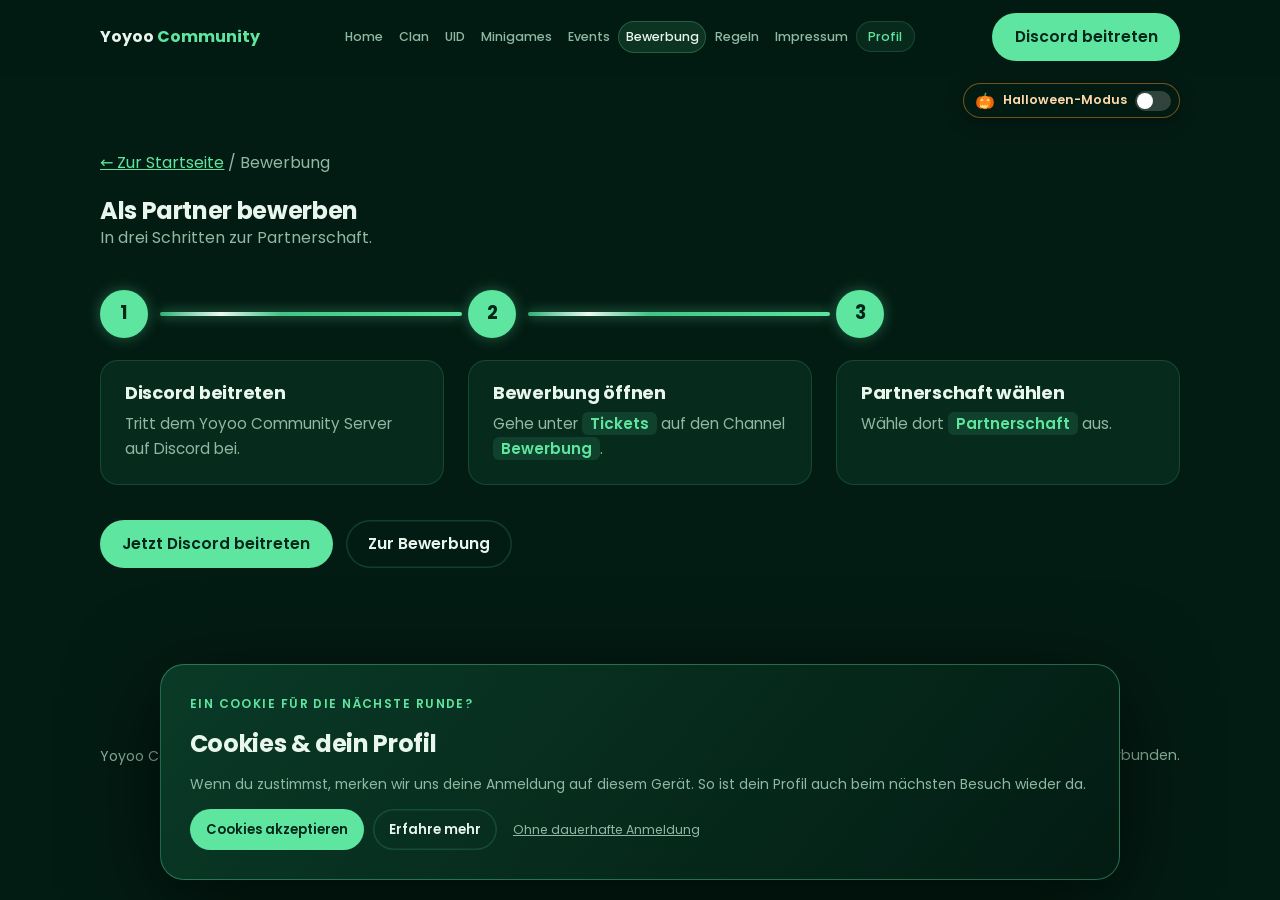
==== bewerbung.html @ ca68e42a "Add files via upload" ====
<!DOCTYPE html>
<html lang="de">
<head>
<meta charset="utf-8">
<meta name="viewport" content="width=device-width, initial-scale=1, viewport-fit=cover">
<title>Bewerbung – Yoyoo Community</title>
<meta name="description" content="Die deutsche Call of Duty: Mobile Community auf Discord. Spielersuche, Spieleabende, Events, Yoyoo Bot, VIP und Premium.">
<link rel="icon" type="image/png" sizes="32x32" href="[data-uri]">
<link rel="icon" type="image/png" sizes="64x64" href="[data-uri]">
<link rel="icon" type="image/png" sizes="192x192" href="[data-uri]">
<link rel="shortcut icon" type="image/x-icon" href="[data-uri]">
<link rel="apple-touch-icon" sizes="180x180" href="[data-uri]">
<meta name="theme-color" content="#031c13">
<script>
  document.documentElement.className = "js";
  /* Failsafe: Läuft das Skript nicht sauber durch, bleiben alle Inhalte sichtbar. */
  setTimeout(function () { if (!window.__ready) document.documentElement.classList.remove("js"); }, 2500);
</script>
<link rel="preconnect" href="https://fonts.googleapis.com">
<link rel="preconnect" href="https://fonts.gstatic.com" crossorigin>
<link href="https://fonts.googleapis.com/css2?family=Poppins:wght@400;500;600;700&display=swap" rel="stylesheet">
<link rel="stylesheet" href="website.css?v=20261025-cookie-mobile-1">
<style id="compact-header-critical">@media(max-width:1119px){header.nav .brand,header.nav .discord-link,header.nav .site-legal{display:none!important}header.nav .wrap{padding-block:.45rem!important;gap:0!important}header.nav .wrap>nav{flex:1 1 100%;order:0;min-width:0}header.nav ul{display:flex!important;margin:0;padding:.1rem 0;gap:.2rem;overflow-x:auto}header.nav ul a,header.nav ul .account-nav{white-space:nowrap;font-size:.8rem;padding:.4rem .6rem}}.season-control{position:relative!important;display:flex;justify-content:flex-end;align-items:center;padding:.6rem 0;margin-block:0;min-height:52px;z-index:16}.season-control #hwToggle{position:static!important;inset:auto!important;margin:0!important;transform:none!important;translate:none!important;opacity:1!important;pointer-events:auto!important;max-width:100%}</style><link rel="stylesheet" href="uid.css"></head><body><div class="progress" id="progress" aria-hidden="true"></div><header class="nav"><div class="wrap"><a class="brand" href="index.html">Yoyoo <b>Community</b></a><nav aria-label="Hauptnavigation"><ul><li><a href="index.html">Home</a></li><li><a href="clan.html">Clan</a></li><li><a href="uid.html">UID</a></li><li><a href="minigames.html">Minigames</a></li><li><a href="events.html">Events</a></li><li><a href="bewerbung.html" class="on" aria-current="page">Bewerbung</a></li><li><a href="regeln.html">Regeln</a></li><li><a href="impressum.html">Impressum</a></li><li><button type="button" class="account-nav" id="account-open" aria-haspopup="dialog" aria-controls="account-dialog">Profil</button></li></ul></nav><a class="btn discord-link" href="https://discord.gg/yoyoo-codm" target="_blank" rel="noopener">Discord beitreten</a></div></header><div class="season-control wrap" aria-label="Halloween-Special"><button type="button" class="hw-toggle" id="hwToggle" role="switch" aria-checked="false" hidden><svg viewBox="0 0 120 110" aria-hidden="true"><path d="M56 22c0-9 3-15 9-19l5 6c-4 3-5 7-5 13z" fill="#6aa83a"/><ellipse cx="34" cy="64" rx="28" ry="38" fill="#e8650a"/><ellipse cx="86" cy="64" rx="28" ry="38" fill="#e8650a"/><ellipse cx="60" cy="64" rx="34" ry="42" fill="#ff8a1f"/><path d="M30 55l11-17 11 17zM68 55l11-17 11 17z" fill="#ffe27a"/><path d="M28 74l10 11 8-8 7 10 7-10 8 8 10-11-3 17q-22 12-44 0z" fill="#ffe27a"/></svg><span>Halloween-Modus</span><span class="hw-sw" aria-hidden="true"><i></i></span></button></div><main id="top"><div class="subpage-intro wrap"><p><a href="index.html">← Zur Startseite</a> / Bewerbung</p></div><section id="bewerbung"><div class="wrap"><div class="how-head">
        <h1 class="rv" data-rv="blur">Als Partner bewerben</h1>
        <p class="rv" style="--d:100ms">In drei Schritten zur Partnerschaft.</p>
      </div>
      <div class="partner-steps" id="steps">
        <div class="st">
          <span class="node">1</span>
          <span class="line" aria-hidden="true"><i></i></span>
          <div class="box spot"><h4>Discord beitreten</h4><p>Tritt dem Yoyoo Community Server auf Discord bei.</p></div>
        </div>
        <div class="st">
          <span class="node">2</span>
          <span class="line" aria-hidden="true"><i></i></span>
          <div class="box spot"><h4>Bewerbung öffnen</h4><p>Gehe unter <em class="ch">Tickets</em> auf den Channel <a class="ch" href="https://discord.com/channels/1466880593013772339/1500163504689119354" target="_blank" rel="noopener">Bewerbung</a>.</p></div>
        </div>
        <div class="st">
          <span class="node">3</span>
          <span class="line" aria-hidden="true"><i></i></span>
          <div class="box spot"><h4>Partnerschaft wählen</h4><p>Wähle dort <em class="ch">Partnerschaft</em> aus.</p></div>
        </div>
      </div>
      <div class="how-cta rv" data-rv="scale"><a class="btn discord-link" href="https://discord.gg/yoyoo-codm" target="_blank" rel="noopener">Jetzt Discord beitreten</a> <a class="btn ghost" href="https://discord.com/channels/1466880593013772339/1500163504689119354" target="_blank" rel="noopener">Zur Bewerbung</a></div>
    </div>
  </section></main><footer><div class="wrap"><span>Yoyoo Community · <a href="index.html">Home</a> · <a href="impressum.html">Impressum</a> · <button class="cookie-settings" type="button">Cookie-Einstellungen</button></span><span>Nicht mit Activision oder Call of Duty: Mobile verbunden.</span></div></footer><script src="website.js" defer></script><script src="halloween.js" defer></script><dialog class="account-dialog" id="account-dialog" aria-labelledby="account-title">
<button class="account-close" type="button" id="account-close" aria-label="Schließen">×</button>
<h2 id="account-title">Dein Community-Profil</h2>
<div id="account-entry"><h3 class="profile-entry-title">Account erstellen / anmelden</h3><p>Neu dabei? Mit deiner bestätigten E-Mail-Adresse wird dein Konto aktiviert. Du hast schon eines? Melde dich genauso per Code an – ganz ohne Passwort.</p>
<button class="btn" type="button" id="account-discord-login">Mit Discord registrieren / anmelden</button><p>Oder nutze deine E-Mail-Adresse:</p><form id="account-email-form"><label for="account-email">E-Mail-Adresse</label><input id="account-email" type="email" autocomplete="email" maxlength="254" required placeholder="du@beispiel.de"><button class="btn" type="submit">Anmelden per E-Mail-Code</button><p class="account-mail-hint">Keine E-Mail erhalten? Schau bitte auch in deinem Spam-Ordner nach.</p></form></div>
<form id="account-code-form" hidden><p>Prüfe dein Postfach und den Spam-Ordner. Gib den Code aus der E-Mail ein.</p><label for="account-code">Bestätigungscode</label><input id="account-code" type="text" inputmode="numeric" autocomplete="one-time-code" pattern="[0-9]{6,10}" minlength="6" maxlength="10" required><button class="btn" type="submit">Code bestätigen</button><button class="btn ghost" type="button" id="account-resend">Code erneut senden</button><button class="btn ghost" type="button" id="account-change">E-Mail ändern</button></form>
<div id="account-profile" hidden><h3 id="account-greeting">Willkommen in deinem Profil!</h3><form id="account-username-form"><label for="account-username">Benutzername</label><input id="account-username" autocomplete="nickname" minlength="3" maxlength="24" required aria-describedby="username-hint"><p id="username-hint">3–24 Zeichen. Dein Anzeigename muss nicht einzigartig sein.</p><button class="btn" type="submit">Benutzernamen speichern</button></form><p>Du bist angemeldet als <strong id="account-email-display"></strong>.</p><p id="account-discord-status"></p><button class="btn" type="button" id="account-discord-link">Discord verbinden</button><p><a href="uid.html">Meine CODM-UID verwalten</a></p><button class="btn ghost" type="button" id="account-logout">Abmelden</button><p id="account-delete-note">Das Löschen entfernt dein Konto und deinen UID-Eintrag dauerhaft.</p><button class="btn ghost account-delete-btn" type="button" id="account-delete" aria-describedby="account-delete-note">Konto dauerhaft löschen</button></div>
<p id="account-status" role="status" aria-live="polite"></p>
</dialog><script src="cookies.js"></script><script src="account-config.js"></script><script src="supabase.min.js"></script><script src="account.js?v=discord-role-20261025"></script><aside class="cookie-banner" id="cookie-banner" aria-labelledby="cookie-heading" hidden><img src="cookie-soldat.png" alt="Ein Soldat hält einen Teller mit Cookies" class="cookie-character" width="1024" height="1536"><div class="cookie-copy"><span class="community-eyebrow">Ein Cookie für die nächste Runde?</span><h2 id="cookie-heading">Cookies &amp; dein Profil</h2><p>Wenn du zustimmst, merken wir uns deine Anmeldung auf diesem Gerät. So ist dein Profil auch beim nächsten Besuch wieder da.</p><div class="cookie-buttons"><button type="button" class="btn" id="cookie-accept">Cookies akzeptieren</button><button type="button" class="btn ghost" id="cookie-more" aria-controls="cookie-details" aria-expanded="false">Erfahre mehr</button><button type="button" class="cookie-session-only" id="cookie-decline">Ohne dauerhafte Anmeldung</button></div><div id="cookie-details" hidden><h3>Welche Daten speichern wir?</h3><p>Ein Cookie merkt sich deine Auswahl für 180 Tage. Nach deiner Zustimmung speichern wir die Anmeldeschlüssel und deren Ablaufzeit im lokalen Browserspeicher (Local Storage), damit deine Sitzung erneuert werden kann. Deine E-Mail-Adresse und dein Benutzername werden als Teil des Profils zwischengespeichert. Es wird kein Passwort gespeichert.</p><p>Dein Benutzername wird außerdem in deinem Supabase-Konto gespeichert. Ohne Zustimmung bleibt die Anmeldung nur in diesem Tab bis zum Schließen des Tabs erhalten. Für die Discord-Anmeldung werden kurzlebige PKCE-Zwischendaten im Tab-Speicher und lokalen Browserspeicher sowie als SameSite-Cookie auf yoyoo-community.com abgelegt. Die Cookie-Kopie läuft nach fünf Minuten ab und wird nach dem Rücksprung entfernt. Nach Verknüpfung wird auch deine Discord-Identität im Profil angezeigt. Bei Veröffentlichung deiner UID werden Discord-Benutzername und UID öffentlich in der UID-Liste gespeichert. Die Website verwendet hierfür keine Werbe- oder Tracking-Cookies. Der Halloween-Modus und gefangene Geister werden für diesen Browser-Tab im Sitzungsspeicher gemerkt. Für die dreistündige Spielpause wird außerdem der Abschlusszeitpunkt lokal gespeichert.</p><p>Über „Cookie-Einstellungen“ im Footer kannst du deine Auswahl jederzeit ändern. Beim Abmelden löschen wir die gespeicherte Anmeldung auf diesem Gerät. Bei einem Widerruf wird die dauerhafte Speicherung gelöscht; die aktuelle Sitzung bleibt bis zum Neuladen bestehen. Nach dem Schließen des Tabs oder auf anderen Geräten ist eine neue Anmeldung nötig.</p><a href="impressum.html">Kontakt &amp; Impressum</a></div></div></aside><script src="profile-uid.js?v=profile-options-1"></script><script src="minigames.js?v=20261026-boardfx-3" defer></script></body></html>
---- website.css ----
:root {
    color-scheme: dark;
    --bg: #031c13;
    --bg-2: #062a1c;
    --bg-3: #0a3a27;
    --line: rgba(94,230,160,.16);
    --mint: #5ee6a0;
    --mint-d: #2fae78;
    --text: #e8f6ee;
    --muted: #8fb9a3;
    --gold: #e6bd45;
    --warn: #f0b429;
    --orange: #ff9650;
    --danger: #ff6b6b;
    --font: "Poppins", "Segoe UI", system-ui, -apple-system, Arial, sans-serif;
    --ease: cubic-bezier(.22,.8,.24,1);
    --ease-b: cubic-bezier(.3,1.5,.5,1);
    box-sizing: border-box;
    padding-top: env(safe-area-inset-top, 0px);
    padding-bottom: env(safe-area-inset-bottom, 0px);
  }
  html { scroll-padding-top: calc(env(safe-area-inset-top, 0px) + 4.5rem); scroll-behavior: smooth; }
  *, *::before, *::after { box-sizing: border-box; }
  body { margin: 0; background: var(--bg); color: var(--text); font-family: var(--font); font-size: 1rem; line-height: 1.65; overflow-x: hidden; }
  main { overflow-x: clip; }
  a { color: inherit; }
  :focus-visible { outline: 3px solid var(--mint); outline-offset: 3px; }
  .wrap { width: min(1080px, 100% - 2.5rem); margin-inline: auto; }
  h1, h2, h3, h4 { font-weight: 700; line-height: 1.1; margin: 0; letter-spacing: -.015em; }
  .sr { position: absolute; width: 1px; height: 1px; overflow: hidden; clip: rect(0 0 0 0); white-space: nowrap; }

  /* ===== Scroll-Fortschritt ===== */
  .progress { position: fixed; top: 0; left: 0; right: 0; height: 3px; z-index: 30; background: linear-gradient(90deg, var(--mint-d), var(--mint)); transform-origin: 0 50%; transform: scaleX(0); box-shadow: 0 0 12px var(--mint); pointer-events: none; }

  /* ===== Navigation ===== */
  header.nav { position: sticky; top: env(safe-area-inset-top, 0px); z-index: 20; background: rgba(3,28,19,.78); backdrop-filter: blur(10px); -webkit-backdrop-filter: blur(10px); animation: dropIn .8s var(--ease) both; }
  .nav .wrap { display: flex; align-items: center; justify-content: space-between; gap: 1rem; padding-block: .8rem; }
  .brand { font-weight: 700; font-size: 1.1rem; text-decoration: none; }
  .brand b { color: var(--mint); font-weight: 700; }
  .nav ul { display: flex; gap: .4rem; list-style: none; margin: 0; padding: 0; }
  .nav ul a { display: block; text-decoration: none; color: var(--muted); font-size: .92rem; font-weight: 500; padding: .35rem .8rem; border-radius: 99px; transition: color .25s, background .25s, box-shadow .25s; }
  .nav ul a.on { color: var(--text); background: rgba(94,230,160,.12); box-shadow: inset 0 0 0 1px rgba(94,230,160,.25); }
  .nav ul { gap: .1rem; }
  .nav ul a { font-size: .82rem; padding: .35rem .55rem; white-space: nowrap; }
  /* Mobile/Tablet: obere Leiste aus, Inhaltsverzeichnis unter dem Hero sichtbar */
  @media (max-width: 1100px) { .nav ul { display: none; } }
  /* Desktop: nur die obere Leiste, kein zweites Inhaltsverzeichnis */
  @media (min-width: 1101px) { .chapters { display: none; } }
  .nav .wrap > .btn { flex: none; white-space: nowrap; }
  .brand { min-width: 0; white-space: nowrap; overflow: hidden; text-overflow: ellipsis; }
  @media (max-width: 520px) { .nav .wrap { gap: .6rem; } .brand { font-size: .98rem; } .nav .btn { padding: .55rem 1rem; font-size: .86rem; } }
  @media (max-width: 400px) { .brand { font-size: .88rem; } .nav .btn { padding: .5rem .85rem; font-size: .8rem; } }

  /* ===== Buttons ===== */
  .btn { position: relative; display: inline-block; text-decoration: none; cursor: pointer; font-family: var(--font); font-weight: 600; font-size: .98rem; background: var(--mint); color: #03271a; padding: .7rem 1.4rem; border-radius: 99px; border: 0; overflow: hidden; transition: transform .25s var(--ease), box-shadow .3s, background .3s, color .3s; -webkit-tap-highlight-color: transparent; }
  .btn::after { content: ""; position: absolute; top: 0; bottom: 0; width: 40%; left: -60%; background: linear-gradient(100deg, transparent, rgba(255,255,255,.55), transparent); transform: skewX(-20deg); animation: shine 4.2s ease-in-out infinite; pointer-events: none; }
  .btn:active { transform: scale(.95); transition-duration: .1s; }
  .btn:focus-visible { outline: none; box-shadow: 0 0 0 3px var(--bg), 0 0 0 6px var(--mint), 0 0 24px rgba(94,230,160,.5); }
  .btn.big { font-size: 1.1rem; padding: 1rem 2.1rem; }
  .btn.ghost { background: transparent; color: var(--text); box-shadow: inset 0 0 0 1.5px var(--line); }
  .btn.ghost::after { display: none; }
  .ripple { position: absolute; width: 20px; height: 20px; margin: -10px 0 0 -10px; border-radius: 50%; background: rgba(255,255,255,.5); transform: scale(0); animation: ripple .6s ease-out forwards; pointer-events: none; }
  .btn.ghost .ripple { background: rgba(94,230,160,.35); }
  @media (hover: hover) and (pointer: fine) {
    .btn:hover { transform: translateY(-2px) scale(1.03); box-shadow: 0 8px 30px rgba(94,230,160,.45); }
    .btn:active { transform: scale(.95); }
    .btn.ghost:hover { box-shadow: inset 0 0 0 1.5px var(--mint), 0 8px 26px rgba(94,230,160,.2); }
  }

  /* ===== Reveal-System (beide Scrollrichtungen, nur mit JS aktiv) =====
     Reveals nutzen die Einzel-Eigenschaften translate/scale/rotate, damit sie nicht mit Hover-"transform" kollidieren. */
  .js .rv { opacity: 0; translate: 0 30px; transition: opacity .45s ease, translate .45s ease, scale .45s ease, rotate .45s ease, filter .45s ease, transform .3s var(--ease), border-color .3s, box-shadow .3s; }
  .js .rv[data-rv="blur"]  { translate: 0 18px; filter: blur(10px); }
  .js .rv[data-rv="left"]  { translate: -46px 0; }
  .js .rv[data-rv="right"] { translate: 46px 0; }
  .js .rv[data-rv="scale"] { translate: none; scale: .86; }
  .js .rv[data-rv="pop"]   { translate: 0 36px; scale: .55; }
  .js .rv[data-rv="rot"]   { translate: 0 28px; rotate: -3deg; scale: .96; }
  .js .rv.in { opacity: 1; translate: none; scale: none; rotate: none; filter: none;
    transition: opacity .9s var(--d, 0ms) var(--ease), translate .9s var(--d, 0ms) var(--ease), scale .9s var(--d, 0ms) var(--ease), rotate .9s var(--d, 0ms) var(--ease), filter .9s var(--d, 0ms) var(--ease), transform .3s var(--ease), border-color .3s, box-shadow .3s; }

  /* ===== Hero ===== */
  .hero { position: relative; overflow: hidden; background: radial-gradient(70% 90% at 82% 95%, #1f9164 0%, #076a42 30%, #035838 55%, #012d1e 80%, #021a11 100%); }
  .hero::after { content: ""; position: absolute; left: 0; right: 0; bottom: 0; height: 110px; background: linear-gradient(to bottom, rgba(3,28,19,0), rgba(3,28,19,.92)); pointer-events: none; z-index: 2; }
  .hero canvas { position: absolute; inset: 0; width: 100%; height: 100%; pointer-events: none; }
  .hero .grid-bg { position: absolute; inset: -60px 0 0; pointer-events: none; background-image: linear-gradient(rgba(94,230,160,.06) 1px, transparent 1px), linear-gradient(90deg, rgba(94,230,160,.06) 1px, transparent 1px); background-size: 56px 56px; -webkit-mask-image: radial-gradient(60% 70% at 70% 70%, #000, transparent 75%); mask-image: radial-gradient(60% 70% at 70% 70%, #000, transparent 75%); animation: gridMove 14s linear infinite; translate: 0 var(--py, 0px); }
  .hero .wrap { position: relative; display: grid; grid-template-columns: 1.05fr .95fr; gap: 1rem; align-items: end; min-height: min(740px, 92vh); }
  .copy { align-self: center; padding: 4rem 0; }
  .dash { display: block; width: 0; height: 3px; background: var(--mint); border-radius: 2px; margin-bottom: 1.2rem; box-shadow: 0 0 12px var(--mint); animation: grow .9s .2s var(--ease) forwards; }
  .hero h1 { font-size: clamp(2.5rem, 7.4vw, 5rem); line-height: 1.02; margin-bottom: 1.2rem; }
  .hero h1 .l { display: block; overflow: hidden; padding-bottom: .08em; }
  .hero h1 .l > span { display: inline-block; transform: translateY(110%); animation: rise .9s var(--ease) forwards; }
  .hero h1 .l:nth-child(1) > span { animation-delay: .3s; }
  .hero h1 .l:nth-child(2) > span { animation-delay: .5s; }
  .hero h1 .l > .shim { background: linear-gradient(100deg, #e6fff3 20%, #5ee6a0 45%, #e6fff3 70%); background-size: 220% 100%; -webkit-background-clip: text; background-clip: text; color: transparent; animation-name: rise, shimmer; animation-duration: .9s, 5s; animation-timing-function: var(--ease), linear; animation-iteration-count: 1, infinite; animation-fill-mode: forwards, none; }
  .badge { display: inline-block; font-weight: 700; font-size: .78rem; letter-spacing: .04em; background: #3fdc97; color: #03271a; padding: .2rem .7rem; border-radius: 6px; margin-bottom: 1.4rem; animation: pop .6s .9s var(--ease-b) both; }
  .lead { max-width: 31rem; color: #cfeadc; font-size: 1.1rem; margin: 0 0 2rem; animation: fadeUp .8s 1.05s both; }
  .actions { display: flex; flex-wrap: wrap; gap: .9rem; align-items: center; animation: fadeUp .8s 1.2s both; }
  .hero .btn.big { animation: pulse 2.8s 2.2s ease-out 3; }

  .stage { position: relative; align-self: end; display: flex; justify-content: center; }
  .ring { position: absolute; left: 50%; bottom: 10%; width: min(105%, 470px); aspect-ratio: 1; transform: translateX(-50%); animation: spin 38s linear infinite; opacity: .9; translate: calc(var(--hx, 0) * -8px) var(--py, 0px); transition: translate .6s ease-out; }
  .ring.r2 { width: min(80%, 360px); animation-duration: 26s; animation-direction: reverse; opacity: .7; translate: calc(var(--hx, 0) * -14px) var(--py, 0px); }
  .glow { position: absolute; left: 50%; bottom: 16%; width: 70%; aspect-ratio: 1; transform: translateX(-50%); border-radius: 50%; background: radial-gradient(closest-side, rgba(94,230,160,.55), transparent); filter: blur(10px); animation: breathe 5s ease-in-out infinite; translate: 0 var(--py, 0px); }
  .soldier-wrap { position: relative; margin-bottom: -90px; width: min(100%, 380px); animation: soldierIn 1.2s .5s var(--ease) both; translate: calc(var(--hx, 0) * 16px) calc(var(--hy, 0) * 9px + var(--py, 0px)); transition: translate .6s ease-out; }
  .soldier { display: block; width: 100%; height: auto; filter: drop-shadow(0 18px 30px rgba(0,0,0,.55)); animation: floaty 7s ease-in-out infinite; }
  .tag { position: absolute; font-size: .72rem; font-weight: 600; background: rgba(3,28,19,.7); border: 1px solid var(--line); padding: .25rem .7rem; border-radius: 99px; backdrop-filter: blur(6px); -webkit-backdrop-filter: blur(6px); white-space: nowrap; animation: floaty 5s ease-in-out infinite, fadeUp .8s both; z-index: 1; }
  .tag i { display: inline-block; width: 7px; height: 7px; border-radius: 50%; background: var(--mint); margin-right: .45rem; box-shadow: 0 0 8px var(--mint); animation: blink 2s infinite; }
  .tag.t1 { top: 18%; left: -2%; animation-delay: .3s, 1.6s; }
  .tag.t2 { top: 42%; right: -4%; animation-delay: 1.2s, 1.9s; }
  .tag.t3 { bottom: 20%; left: -6%; animation-delay: 2s, 2.2s; }
  @media (max-width: 860px) {
    .hero .wrap { grid-template-columns: 1fr; min-height: 0; }
    .copy { padding: 3rem 0 1rem; }
    .soldier-wrap { width: min(62%, 280px); }
    .tag.t1 { left: 4%; } .tag.t2 { right: 2%; } .tag.t3 { left: 0; }
  }

  /* ===== Ticker ===== */
  .ticker { background: var(--mint); color: #03271a; overflow: hidden; white-space: nowrap; }
  .ticker .track { display: inline-flex; animation: marquee 30s linear infinite; }
  .ticker span { font-weight: 700; font-size: .95rem; padding: .6rem 1.4rem; }
  .ticker span::after { content: "◆"; margin-left: 2.8rem; opacity: .5; font-size: .7rem; }
  @media (hover: hover) { .ticker:hover .track { animation-play-state: paused; } }

  /* ===== Sektionen ===== */
  section { padding: clamp(4rem, 9vw, 7rem) 0; position: relative; }
  h2 { font-size: clamp(1.9rem, 4.4vw, 2.9rem); margin-bottom: .8rem; }
  .intro { color: var(--muted); max-width: 36rem; margin: 0 0 2.75rem; }
  .alt { background: linear-gradient(180deg, var(--bg) 0, var(--bg-2) 6rem, var(--bg-2) calc(100% - 6rem), var(--bg) 100%); }

  /* ===== Karten mit mitlaufendem Licht ===== */
  .spot { position: relative; background: var(--bg-2); border: 1px solid var(--line); border-radius: 18px; overflow: hidden; transition: transform .35s var(--ease), border-color .3s, box-shadow .35s; }
  .spot::before { content: ""; position: absolute; inset: 0; background: radial-gradient(260px circle at var(--mx, 50%) var(--my, 0%), rgba(94,230,160,.17), transparent 70%); opacity: 0; transition: opacity .3s; pointer-events: none; }
  .alt .spot { background: var(--bg); }
  @media (hover: hover) and (pointer: fine) {
    .spot:hover { transform: translateY(-5px) scale(1.012); border-color: rgba(94,230,160,.5); box-shadow: 0 18px 40px -18px rgba(94,230,160,.35), 0 0 0 1px rgba(94,230,160,.08); }
    .spot:hover::before { opacity: 1; }
  }

  /* Features */
  .features { display: grid; grid-template-columns: repeat(3, 1fr); gap: 1.1rem; }
  .feature { padding: 1.8rem; }
  .feature .ic { width: 46px; height: 46px; border-radius: 14px; display: grid; place-items: center; background: rgba(94,230,160,.12); margin-bottom: 1.1rem; transition: rotate .45s var(--ease-b), scale .45s var(--ease-b), box-shadow .4s, background .3s; }
  @media (hover: hover) and (pointer: fine) { .feature:hover .ic { rotate: -8deg; scale: 1.14; background: rgba(94,230,160,.2); box-shadow: 0 0 24px rgba(94,230,160,.4); } }
  .feature .ic svg { width: 24px; height: 24px; stroke: var(--mint); fill: none; stroke-width: 1.8; stroke-linecap: round; stroke-linejoin: round; }
  .feature h3 { font-size: 1.2rem; margin-bottom: .45rem; }
  .feature p { margin: 0; color: var(--muted); font-size: .96rem; }
  @media (max-width: 860px) { .features { grid-template-columns: 1fr 1fr; } }
  @media (max-width: 560px) { .features { grid-template-columns: 1fr; } }

  /* Events */
  .events-lead { font-size: clamp(1.5rem, 3.4vw, 2.1rem); font-weight: 600; max-width: 26rem; line-height: 1.2; margin: 0 0 2rem; }
  .chips { display: flex; flex-wrap: wrap; gap: .75rem; }
  .chip { font-weight: 500; padding: .65rem 1.2rem; border-radius: 99px; background: var(--bg); border: 1px solid var(--line); }
  @media (hover: hover) and (pointer: fine) { .chip:hover { background: var(--mint); color: #03271a; transform: scale(1.08) rotate(-2deg); box-shadow: 0 8px 24px rgba(94,230,160,.3); } }

  /* VIP / Premium */
  .tiers { display: grid; grid-template-columns: 1fr 1fr; gap: 1.1rem; }
  .tier { padding: 2rem; }
  .tier::after { content: ""; position: absolute; top: -40%; bottom: -40%; left: -60%; width: 40%; background: linear-gradient(100deg, transparent, rgba(var(--tc), .16), transparent); transform: skewX(-18deg); animation: sheen 9s ease-in-out infinite; pointer-events: none; }
  .tier.premium::after { animation-delay: 3.5s; }
  .tier h3 { font-size: 1.7rem; margin-bottom: .2rem; }
  .tier .how { color: var(--muted); margin: 0 0 1.25rem; font-size: .95rem; }
  .tier.vip { --tc: 230,189,69; border-color: rgba(230,189,69,.4); box-shadow: 0 0 46px -22px rgba(230,189,69,.4); }
  .tier.premium { --tc: 94,230,160; box-shadow: 0 0 46px -22px rgba(94,230,160,.4); }
  .tier.vip h3 { color: var(--gold); }
  .tier.premium h3 { color: var(--mint); }
  .tier ul { margin: 0; padding: 0; list-style: none; }
  .tier li { padding: .3rem 0 .3rem 1.5rem; position: relative; }
  .tier li::before { content: ""; position: absolute; left: 0; top: .85rem; width: 8px; height: 8px; border-radius: 50%; background: currentColor; opacity: .8; }
  .tier.vip li::before { color: var(--gold); } .tier.premium li::before { color: var(--mint); }
  .tier h4 { margin: 1.2rem 0 .3rem; font-size: .95rem; color: var(--muted); font-weight: 600; }
  @media (hover: hover) and (pointer: fine) {
    .tier.vip:hover { border-color: rgba(230,189,69,.75); box-shadow: 0 22px 46px -18px rgba(230,189,69,.4); }
    .tier.vip::before { background: radial-gradient(260px circle at var(--mx, 50%) var(--my, 0%), rgba(230,189,69,.16), transparent 70%); }
  }
  @media (max-width: 760px) { .tiers { grid-template-columns: 1fr; } }

  /* Regeln */
  .js .rule.rv.in { transition: opacity .45s var(--d, 0ms) ease, translate .8s var(--d, 0ms) var(--ease-b), scale .8s var(--d, 0ms) var(--ease-b), transform .3s var(--ease), border-color .3s, box-shadow .3s; }
  .rules { display: grid; grid-template-columns: repeat(3, 1fr); gap: 1rem; }
  .rule { padding: 1.6rem 1.5rem 1.4rem; display: flex; flex-direction: column; }
  .rule::after { content: ""; position: absolute; left: 0; top: 0; height: 3px; width: 100%; background: linear-gradient(90deg, var(--mint), transparent); transform: scaleX(0); transform-origin: left; }
  .js .rule.in::after { animation: barIn 1s calc(var(--d, 0ms) + .5s) var(--ease) forwards; }
  html:not(.js) .rule::after { transform: none; }
  .rule .num { position: absolute; top: .55rem; right: 1rem; font-size: 3.4rem; font-weight: 700; color: rgba(94,230,160,.18); line-height: 1; transition: color .3s, scale .4s var(--ease-b); }
  .js .rule.in .num { animation: dropNum 1.1s calc(var(--d, 0ms) + .3s) var(--ease-b) both; }
  @media (hover: hover) and (pointer: fine) { .rule:hover .num { color: rgba(94,230,160,.4); scale: 1.18; } }
  .rule h3 { font-size: 1.06rem; margin-bottom: .5rem; padding-right: 2.6rem; position: relative; }
  .rule p { margin: 0 0 1.1rem; color: var(--muted); font-size: .92rem; flex: 1; position: relative; }
  .pen { align-self: flex-start; font-size: .76rem; font-weight: 600; padding: .25rem .75rem; border-radius: 99px; position: relative; }
  .pen.w1 { background: rgba(240,180,41,.14); color: var(--warn); }
  .pen.w2 { background: rgba(255,150,80,.15); color: var(--orange); }
  .pen.ban { background: rgba(255,107,107,.16); color: var(--danger); }
  .pen.var { background: rgba(143,185,163,.15); color: var(--muted); }
  @media (max-width: 900px) { .rules { grid-template-columns: 1fr 1fr; } }
  @media (max-width: 580px) { .rules { grid-template-columns: 1fr; } }

  .penalties { margin-top: 4rem; }
  .penalties h2 { font-size: clamp(1.6rem, 3.4vw, 2.2rem); }
  .chain { display: flex; flex-wrap: wrap; align-items: center; gap: .7rem; margin: 1.6rem 0 1.4rem; }
  .step { font-weight: 600; padding: .7rem 1.2rem; border-radius: 14px; background: var(--bg-2); border: 1px solid var(--line); }
  .arrow { color: var(--mint); font-weight: 700; }
  .js .chain .step, .js .chain .arrow { opacity: .22; }
  .js .chain.in .step, .js .chain.in .arrow { animation: lightUp .7s forwards; }
  .js .chain.in .step { animation-name: lightUp, stepGlow; animation-duration: .7s, 1.2s; animation-fill-mode: forwards, none; }
  .chain.in > :nth-child(1) { animation-delay: .15s; } .chain.in > :nth-child(2) { animation-delay: .45s; } .chain.in > :nth-child(3) { animation-delay: .75s; } .chain.in > :nth-child(4) { animation-delay: 1.05s; } .chain.in > :nth-child(5) { animation-delay: 1.35s; } .chain.in > :nth-child(6) { animation-delay: 1.65s; } .chain.in > :nth-child(7) { animation-delay: 1.95s; }
  .step.last { background: rgba(255,107,107,.14); border-color: rgba(255,107,107,.5); color: var(--danger); }
  .penalties p { color: var(--muted); max-width: 40rem; margin: 0 0 .7rem; }
  .accept { margin-top: 1.6rem; font-weight: 600; }

  /* Partner */
  .partners { display: grid; grid-template-columns: 1fr 1fr; gap: 1.1rem; }
  .partner { padding: 2rem; display: flex; flex-direction: column; }
  .partner .kicker { font-size: .78rem; font-weight: 600; color: var(--mint); margin-bottom: .6rem; }
  .partner h3 { font-size: 1.45rem; margin-bottom: .8rem; }
  .partner p { margin: 0 0 1rem; color: var(--muted); font-size: .95rem; }
  .partner ul { list-style: none; margin: 0 0 1.1rem; padding: 0; }
  .partner li { padding: .25rem 0 .25rem 1.4rem; position: relative; font-size: .95rem; }
  .partner li::before { content: "✓"; position: absolute; left: 0; color: var(--mint); font-weight: 700; }
  .partner .note { font-size: .86rem; background: rgba(94,230,160,.08); border-radius: 12px; padding: .7rem .9rem; color: var(--text); }
  .partner .slogan { font-weight: 600; color: var(--text); }
  .partner .links { margin-top: auto; padding-top: 1.2rem; display: flex; flex-wrap: wrap; gap: .6rem; }
  .partner .btn { font-size: .88rem; padding: .55rem 1.1rem; }
  @media (max-width: 860px) { .partners { grid-template-columns: 1fr; } }

  /* Schrittleiste "Wie werde ich Partner?" – scrollgesteuert (JS setzt .on und --f) */
  .how-head { margin: 5rem 0 2.4rem; }
  .how-head h3 { font-size: clamp(1.7rem, 3.6vw, 2.4rem); margin-bottom: .6rem; }
  .how-head p { margin: 0; color: var(--muted); max-width: 34rem; }
  .partner-steps { display: grid; grid-template-columns: repeat(3, 1fr); gap: 1.5rem; }
  .st { position: relative; padding-top: 4.4rem; display: flex; flex-direction: column; }
  .st .node { position: absolute; top: 0; left: 0; width: 48px; height: 48px; border-radius: 50%; display: grid; place-items: center; font-weight: 700; font-size: 1.15rem; background: var(--mint); color: #03271a; z-index: 1; box-shadow: 0 0 14px rgba(94,230,160,.35); }
  .js .st .node { opacity: 0; scale: .2; transition: opacity .25s, scale .25s; }
  .js .st.on .node { opacity: 1; scale: 1; transition: opacity .3s, scale .7s var(--ease-b); animation: nodeGlow 1.1s ease-out, ringPulse 2.6s 1.1s ease-out 2; }
  .line { position: absolute; top: 22px; left: 60px; right: -1.1rem; height: 4px; border-radius: 4px; background: var(--line); }
  .line i { display: block; position: relative; height: 100%; border-radius: 4px; overflow: hidden; background: linear-gradient(90deg, var(--mint-d), var(--mint)); transform-origin: left; transform: scaleX(var(--f, 0)); }
  .line i::after { content: ""; position: absolute; top: 0; bottom: 0; left: 0; width: 40%; background: linear-gradient(90deg, transparent, rgba(255,255,255,.9), transparent); opacity: 0; }
  .st.on .line { filter: drop-shadow(0 0 6px rgba(94,230,160,.6)); }
  .st.on .line i::after { opacity: 1; animation: lineShine 2.4s linear infinite; }
  .st:last-child .line { display: none; }
  .st .box { padding: 1.4rem 1.5rem; flex: 1; }
  .js .st .box { opacity: 0; translate: 0 26px; scale: .95; transition: opacity .3s, translate .3s, scale .3s, transform .35s var(--ease), border-color .3s, box-shadow .35s; }
  .js .st.on .box { opacity: 1; translate: none; scale: none; transition: opacity .8s .2s var(--ease), translate .8s .2s var(--ease), scale .8s .2s var(--ease), transform .35s var(--ease), border-color .3s, box-shadow .35s; }
  .st .box h4 { margin: 0 0 .5rem; font-size: 1.12rem; }
  .st .box p { margin: 0; color: var(--muted); font-size: .95rem; }
  .flink { color: var(--mint); font-weight: 600; text-underline-offset: 4px; transition: color .2s; }
  .flink:hover { color: #b8ffd9; }
  a.ch { text-decoration: none; transition: background .25s, color .25s; }
  a.ch:hover { background: var(--mint); color: #03271a; }
  .how-cta { display: flex; flex-wrap: wrap; gap: .8rem; }
  .ch { font-style: normal; font-weight: 600; color: var(--mint); background: rgba(94,230,160,.12); padding: .05rem .5rem; border-radius: 6px; white-space: nowrap; }
  .how-cta { margin-top: 2.2rem; }
  @media (max-width: 760px) {
    .partner-steps { grid-template-columns: 1fr; gap: 0; }
    .st { padding: 0 0 2rem 4.2rem; }
    .st:last-child { padding-bottom: 0; }
    .line { top: 54px; bottom: -6px; left: 22px; right: auto; width: 4px; height: auto; }
    .line i { transform-origin: top; transform: scaleY(var(--f, 0)); }
    .line i::after { left: 0; right: 0; top: 0; bottom: auto; width: auto; height: 40%; background: linear-gradient(180deg, transparent, rgba(255,255,255,.9), transparent); }
    .st.on .line i::after { animation-name: lineShineY; }
  }

  /* Abschluss */
  .join { overflow: hidden; text-align: center; padding-block: clamp(5rem, 11vw, 8rem); background: linear-gradient(to bottom, var(--bg) 0%, rgba(3,28,19,0) 28%, rgba(3,28,19,0) 62%, var(--bg) 100%), radial-gradient(70% 80% at 50% 55%, #1f9164 0%, #076a42 38%, #031c13 82%); -webkit-mask-image: linear-gradient(to bottom, transparent 0, #000 14%, #000 86%, transparent 100%); mask-image: linear-gradient(to bottom, transparent 0, #000 14%, #000 86%, transparent 100%); }
  .join h2 { font-size: clamp(2rem, 5.4vw, 3.4rem); margin-bottom: 1rem; }
  .join p { color: #cfeadc; max-width: 28rem; margin: 0 auto 2rem; }
  .join .wrap { position: relative; z-index: 1; }
  .orb { position: absolute; border-radius: 50%; background: radial-gradient(closest-side, rgba(94,230,160,.35), transparent); filter: blur(6px); animation: drift 14s ease-in-out infinite; pointer-events: none; translate: 0 var(--py, 0px); }
  .orb.o1 { width: 300px; height: 300px; left: 3%; top: 16%; }
  .orb.o2 { width: 240px; height: 240px; right: 4%; bottom: 20%; animation-delay: -6s; }

  /* Kapitel-Leiste */
  .chapters { padding: 1.1rem 1.25rem; border-bottom: 1px solid var(--line); }
  .chapters h2 { margin: 0 0 .45rem; text-align: center; font-size: .72rem; font-weight: 600; letter-spacing: .16em; text-transform: uppercase; color: var(--mint); }
  .chapters ul { display: flex; flex-wrap: wrap; justify-content: center; gap: .25rem 1.25rem; list-style: none; margin: 0; padding: 0; }
  .chapters a { position: relative; display: inline-block; padding: .3rem 0; font-size: .76rem; font-weight: 500; letter-spacing: .08em; text-transform: uppercase; text-decoration: none; color: var(--muted); transition: color .25s; }
  .chapters a::after { content: ""; position: absolute; left: 0; right: 0; bottom: 0; height: 1px; background: var(--mint); transform: scaleX(0); transform-origin: left; transition: transform .35s var(--ease); }
  .chapters a:hover, .chapters a:focus-visible { color: var(--text); }
  .chapters a:hover::after, .chapters a:focus-visible::after { transform: scaleX(1); }

  /* Info-Bereich unter dem Hero */
  /* Clan */
  .clan-sec { text-align: center; }
  .clan-sec .intro { margin-inline: auto; margin-bottom: 2rem; max-width: 30rem; }
  section.compact { padding: clamp(2.5rem, 5vw, 4rem) 0; }
  .infobox { display: flex; align-items: center; gap: 1.6rem; padding: 1.8rem 2rem; border-color: rgba(94,230,160,.35); background: linear-gradient(120deg, var(--bg-3), var(--bg-2)); box-shadow: 0 0 46px -24px rgba(94,230,160,.5); }
  .ib-ic { flex: none; width: 60px; height: 60px; border-radius: 18px; display: grid; place-items: center; background: rgba(94,230,160,.14); box-shadow: 0 0 24px rgba(94,230,160,.25); }
  .ib-ic svg { width: 30px; height: 30px; stroke: var(--mint); fill: none; stroke-width: 1.8; stroke-linecap: round; stroke-linejoin: round; }
  .ib-tx { flex: 1; min-width: 0; }
  .ib-tx h2 { font-size: clamp(1.3rem, 2.8vw, 1.8rem); margin: 0 0 .35rem; }
  .ib-tx p { margin: 0; color: var(--muted); }
  .infobox .btn { flex: none; }
  @media (max-width: 720px) { .infobox { flex-direction: column; align-items: flex-start; gap: 1.1rem; padding: 1.5rem; } }

  /* Social Media */
  .socials { display: grid; grid-template-columns: repeat(3, 1fr); gap: 1.1rem; }
  .soc { display: flex; align-items: center; gap: 1rem; padding: 1.4rem 1.5rem; text-decoration: none; }
  .soc-ic { flex: none; width: 54px; height: 54px; border-radius: 16px; display: grid; place-items: center; background: rgba(94,230,160,.12); transition: rotate .45s var(--ease-b), scale .45s var(--ease-b), box-shadow .4s; }
  .soc-ic svg { width: 28px; height: 28px; stroke: var(--mint); fill: none; stroke-width: 1.8; stroke-linecap: round; stroke-linejoin: round; }
  .soc-tx { flex: 1; display: flex; flex-direction: column; line-height: 1.3; }
  .soc-tx b { font-size: 1.25rem; font-weight: 700; }
  .soc-tx em { font-style: normal; color: var(--muted); }
  .soc-go { font-size: 1.5rem; color: var(--mint); transition: translate .3s var(--ease); }
  @media (hover: hover) and (pointer: fine) {
    .soc:hover .soc-ic { rotate: -8deg; scale: 1.12; box-shadow: 0 0 24px rgba(94,230,160,.4); }
    .soc:hover .soc-go { translate: 6px 0; }
  }
  @media (max-width: 900px) { .socials { grid-template-columns: 1fr; } }

  /* Danke */
  .thanks { text-align: center; }
  .thanks .intro { margin-inline: auto; margin-bottom: 1.8rem; }
  .heart { display: inline-grid; place-items: center; width: 64px; height: 64px; border-radius: 50%; background: rgba(94,230,160,.12); margin-bottom: 1.2rem; box-shadow: 0 0 30px rgba(94,230,160,.25); }
  .heart svg { width: 30px; height: 30px; fill: var(--mint); stroke: none; }
  .js .heart.in svg { animation: heartbeat 1.4s .8s ease-in-out 3; }
  .names { display: flex; flex-wrap: wrap; justify-content: center; gap: .8rem; }
  .nm { display: inline-block; padding: .7rem 1.4rem; border-radius: 99px; background: var(--bg-2); border: 1px solid var(--line); font-weight: 600; font-size: 1.05rem; }
  .nm.team { margin-top: .3rem; padding: .85rem 1.8rem; font-size: 1.2rem; border-color: rgba(94,230,160,.55); background: linear-gradient(120deg, var(--bg-3), var(--bg-2)); box-shadow: 0 0 36px -14px rgba(94,230,160,.6); }
  .and { color: var(--muted); margin: 1.3rem 0 .8rem; }
  @media (hover: hover) and (pointer: fine) { .nm:hover { background: var(--mint); color: #03271a; transform: translateY(-3px) scale(1.06); box-shadow: 0 10px 26px rgba(94,230,160,.35); } }

  /* Impressum */
  .imp { display: grid; grid-template-columns: 1fr 1fr; gap: 1.1rem; }
  .imp-card { padding: 1.8rem; }
  .imp-card.wide { grid-column: 1 / -1; }
  .imp-card h3 { font-size: 1.15rem; color: var(--mint); margin-bottom: .8rem; }
  .imp-card p { margin: 0 0 .8rem; color: var(--muted); }
  .imp-card p:last-child { margin-bottom: 0; }
  .imp-card .name { color: var(--text); font-size: 1.25rem; font-weight: 600; }
  .imp-card address { font-style: normal; color: var(--muted); }
  .imp-card address strong { display: block; color: var(--text); font-size: 1.25rem; font-weight: 600; margin-bottom: .25rem; }
  .imp-card a:not(.btn) { color: var(--mint); text-underline-offset: 4px; font-weight: 600; transition: color .2s; }
  .imp-card a:not(.btn):hover { color: #b8ffd9; }
  .imp-card .btn { margin-top: .4rem; }
  @media (max-width: 760px) { .imp { grid-template-columns: 1fr; } .imp-card.wide { grid-column: auto; } }

  footer { padding: 2rem 0 2.4rem; color: var(--muted); font-size: .88rem; }
  footer .wrap { display: flex; justify-content: space-between; flex-wrap: wrap; gap: .5rem 1.5rem; }
  footer a { color: var(--muted); text-underline-offset: 4px; transition: color .2s; }
  footer a:hover { color: var(--mint); }

  /* ===== Keyframes ===== */
  @keyframes dropIn { from { transform: translateY(-100%); opacity: 0; } to { transform: none; opacity: 1; } }
  @keyframes rise { to { transform: translateY(0); } }
  @keyframes grow { to { width: 38px; } }
  @keyframes fadeUp { from { opacity: 0; transform: translateY(20px); } to { opacity: 1; transform: none; } }
  @keyframes pop { from { opacity: 0; transform: scale(.3); } to { opacity: 1; transform: scale(1); } }
  @keyframes shimmer { to { background-position: -220% 0; } }
  @keyframes shine { 0%, 55% { left: -60%; } 100% { left: 130%; } }
  @keyframes pulse { 0% { box-shadow: 0 0 0 0 rgba(94,230,160,.55); } 70%, 100% { box-shadow: 0 0 0 20px rgba(94,230,160,0); } }
  @keyframes spin { to { transform: translateX(-50%) rotate(360deg); } }
  @keyframes breathe { 0%, 100% { opacity: .55; transform: translateX(-50%) scale(.94); } 50% { opacity: 1; transform: translateX(-50%) scale(1.06); } }
  @keyframes floaty { 0%, 100% { transform: translateY(0); } 50% { transform: translateY(-12px); } }
  @keyframes soldierIn { from { opacity: 0; transform: translateX(80px) scale(.92); } to { opacity: 1; transform: none; } }
  @keyframes blink { 50% { opacity: .25; } }
  @keyframes gridMove { to { background-position: 56px 56px, 56px 56px; } }
  @keyframes marquee { to { transform: translateX(-50%); } }
  @keyframes lightUp { to { opacity: 1; } }
  @keyframes stepGlow { 0% { box-shadow: 0 0 0 0 rgba(94,230,160,0); } 40% { box-shadow: 0 0 22px 2px rgba(94,230,160,.45); } 100% { box-shadow: 0 0 0 0 rgba(94,230,160,0); } }
  @keyframes drift { 0%, 100% { transform: translate(0, 0); } 50% { transform: translate(40px, 30px); } }
  @keyframes dropNum {
    0% { opacity: 0; transform: translateY(-170%) scale(.8); }
    50% { opacity: 1; transform: translateY(6%) scale(1.14); color: rgba(94,230,160,.95); text-shadow: 0 0 24px rgba(94,230,160,.9); }
    72% { transform: translateY(-3%) scale(1); }
    100% { opacity: 1; transform: none; }
  }
  @keyframes barIn { to { transform: scaleX(1); } }
  @keyframes nodeGlow { 0% { box-shadow: 0 0 0 0 rgba(94,230,160,.9); } 35% { box-shadow: 0 0 36px 10px rgba(94,230,160,.75); } 100% { box-shadow: 0 0 14px rgba(94,230,160,.35); } }
  @keyframes ringPulse { 0% { box-shadow: 0 0 0 0 rgba(94,230,160,.5); } 70%, 100% { box-shadow: 0 0 0 16px rgba(94,230,160,0); } }
  @keyframes lineShine { from { translate: -100% 0; } to { translate: 320% 0; } }
  @keyframes lineShineY { from { translate: 0 -100%; } to { translate: 0 320%; } }
  @keyframes sheen { 0%, 62% { translate: 0 0; } 100% { translate: 520% 0; } }
  @keyframes heartbeat { 0%, 40%, 100% { transform: scale(1); } 15% { transform: scale(1.25); } 30% { transform: scale(1.08); } }
  @keyframes ripple { to { transform: scale(14); opacity: 0; } }

  /* ===== Reduzierte Bewegung ===== */
  @media (prefers-reduced-motion: reduce) {
    *, *::before, *::after { animation: none !important; transition: none !important; scroll-behavior: auto !important; }
    .js .rv, .js .rv.in { opacity: 1 !important; translate: none !important; scale: none !important; rotate: none !important; filter: none !important; }
    .hero h1 .l > span, .hero h1 .l > .shim { transform: none !important; }
    .dash { width: 38px; }
    .soldier-wrap, .badge, .lead, .actions, .tag { opacity: 1 !important; }
    .js .chain .step, .js .chain .arrow { opacity: 1 !important; }
    .js .rule::after { transform: none; }
    .js .st .node, .js .st .box { opacity: 1 !important; scale: none !important; translate: none !important; }
    .hero canvas { display: none; }
  }

/* Gemeinsame Navigation und Unterseiten */
.mobile-pages{display:none}.mobile-pages summary{cursor:pointer;color:var(--mint);font-weight:600}.mobile-pages ul{list-style:none;padding:0;display:grid;grid-template-columns:repeat(2,minmax(0,1fr));gap:.5rem}.mobile-pages a{display:block;padding:.5rem;border-radius:8px;text-decoration:none}.mobile-pages a[aria-current="page"]{background:var(--bg-3);color:var(--mint)}.site-legal{color:var(--muted);font-size:.8rem;white-space:nowrap}.subpage-intro{padding:3rem 0 0}.subpage-intro p{color:var(--muted)}.subpage-intro a{color:var(--mint)}body:not(.home) main{min-height:65vh}footer{opacity:1!important;translate:none!important}footer a{color:var(--mint)}
@media(max-width:1119px){.mobile-pages{display:block;padding:.6rem 0}.nav .wrap{flex-wrap:wrap}.nav .site-legal{margin-left:auto}.nav .btn{font-size:.75rem;padding:.5rem .8rem}}
@media(min-width:1120px){.nav ul a{font-size:.78rem;padding:.35rem .45rem}.brand{font-size:1rem}.nav .wrap{gap:.6rem}}

/* Direkte Navigation auf allen Bildschirmgrößen, ohne zusätzliches Menü. */
@media(max-width:1119px){.nav .wrap>nav{order:4;flex:0 0 100%;min-width:0}.nav ul{display:flex;gap:.25rem;overflow-x:auto;overscroll-behavior-inline:contain;padding:.2rem 0 .5rem;scrollbar-width:thin;scrollbar-color:var(--mint-d) transparent}.nav ul li{flex:none}.nav ul a{white-space:nowrap;font-size:.8rem;padding:.4rem .65rem}.nav .wrap{gap:.45rem .7rem}.subpage-intro{padding-top:1.75rem}}
.rules-notice{padding:1.4rem 1.6rem;margin:1.5rem 0 2rem;border:1px solid var(--line);border-left:3px solid var(--mint);border-radius:16px;background:var(--bg-2)}.rules-notice h3{font-size:1.1rem}.rules-notice p{color:var(--muted);margin:.8rem 0 0}
/* Zusätzliche Bewegung auf Home und allen Unterseiten. */
@media(prefers-reduced-motion:no-preference){
main{animation:pageArrive .65s cubic-bezier(.22,.8,.24,1) both}.subpage-intro{animation:breadcrumbArrive .7s ease both}.nav ul a{transition:background .25s,color .25s,translate .25s,box-shadow .25s}.nav ul a:hover{translate:0 -2px;box-shadow:inset 0 -2px var(--mint)}.site-legal{transition:color .25s,text-shadow .25s}.site-legal:hover{color:var(--mint);text-shadow:0 0 15px #5ee6a066}.subpage-intro a{display:inline-block;transition:translate .25s}.subpage-intro a:hover{translate:-4px 0}footer a{display:inline-block;transition:color .25s,translate .25s}footer a:hover{translate:0 -2px;color:var(--text)}.rules-notice{animation:noticeGlow 6s ease-in-out infinite}.subpage-intro+section h2::after{content:"";display:block;width:48px;height:3px;background:var(--mint);border-radius:5px;margin-top:.8rem;transform-origin:left;animation:headingLine .9s .15s both}.spot{transition:transform .35s,border-color .35s,box-shadow .35s}
}
@keyframes pageArrive{from{opacity:0;transform:translateY(14px)}to{opacity:1;transform:none}}@keyframes breadcrumbArrive{from{opacity:0;translate:-12px 0}to{opacity:1;translate:0 0}}@keyframes headingLine{from{transform:scaleX(0)}to{transform:scaleX(1)}}@keyframes noticeGlow{0%,100%{box-shadow:0 0 0 transparent}50%{box-shadow:0 0 24px #5ee6a012}}
@media(prefers-reduced-motion:reduce){main,.subpage-intro,.rules-notice{animation:none!important}.nav ul a,.subpage-intro a,footer a{transition:none!important}}


.account-actions{display:flex;gap:.5rem;align-items:center}.account-actions .btn{font-size:.8rem;padding:.6rem .9rem}.account-dialog{width:min(460px,calc(100% - 2rem));max-height:90dvh;overflow:auto;background:var(--bg-2);color:var(--text);border:1px solid var(--line);border-radius:24px;padding:2rem;box-shadow:0 24px 100px #0009}.account-dialog::backdrop{background:#00170dcc;backdrop-filter:blur(8px)}.account-dialog h2{font-size:1.6rem;margin-bottom:1rem}.account-dialog p{color:var(--muted)}.account-dialog label{display:block;margin:.9rem 0 .35rem}.account-dialog input{display:block;width:100%;padding:.85rem 1rem;border:1px solid var(--line);border-radius:12px;background:var(--bg);color:var(--text);font:inherit}.account-dialog input:focus{outline:2px solid var(--mint)}.account-dialog .btn{margin-top:1rem}.account-dialog .account-close{float:right;background:transparent;color:var(--text);border:0;font-size:1.5rem;cursor:pointer}.account-dialog button:disabled{opacity:.55;cursor:wait}.account-dialog [hidden]{display:none!important}#account-status{min-height:1.5em;overflow-wrap:anywhere}#account-status.error{color:var(--danger)}#account-email-display{overflow-wrap:anywhere}@media(max-width:520px){.account-actions{gap:.3rem}.account-actions .btn{font-size:.7rem;padding:.5rem .6rem}.account-dialog{padding:1.4rem}.account-actions .discord-link{display:none}}

.nav ul .account-nav{display:block;border:1px solid var(--line);background:rgba(94,230,160,.08);color:var(--mint);font:500 .78rem var(--font);padding:.35rem .7rem;border-radius:99px;cursor:pointer;white-space:nowrap;transition:background .25s,box-shadow .25s}.nav ul .account-nav:hover{background:rgba(94,230,160,.2);box-shadow:0 0 18px #5ee6a026}@media(max-width:1119px){.nav ul .account-nav{font-size:.8rem;padding:.4rem .7rem}}@media(prefers-reduced-motion:no-preference){.account-dialog[open]{animation:accountAppear .25s ease both}@keyframes accountAppear{from{opacity:0;transform:translateY(12px) scale(.98)}to{opacity:1;transform:none}}}

.community-eyebrow{display:block;color:var(--mint);font-size:.75rem;font-weight:600;letter-spacing:.12em;text-transform:uppercase;margin-bottom:1rem}.community-feature-grid{display:grid;grid-template-columns:repeat(3,minmax(0,1fr));gap:1.1rem;margin:2rem 0}.community-feature{padding:1.6rem;text-align:left;background:var(--bg-2);border:1px solid var(--line);border-radius:20px}.community-feature h3{font-size:1.2rem;line-height:1.3;margin:.7rem 0}.community-feature p{color:var(--muted);font-size:.92rem}.community-feature-kicker{color:var(--mint);font-size:.73rem;font-weight:600;letter-spacing:.1em;text-transform:uppercase}.event-feature-grid{grid-template-columns:repeat(2,minmax(0,1fr));margin-top:2.5rem}.event-submit{border-color:rgba(94,230,160,.4);background:linear-gradient(135deg,var(--bg-3),var(--bg-2))}.community-smallprint{font-size:.76rem!important}.profile-entry-title{font-size:1rem;line-height:1.4;color:var(--mint)}@media(max-width:760px){.community-feature-grid{grid-template-columns:1fr}.community-feature{padding:1.3rem}}
/* Cookie-Hinweis mit eigenem Community-Motiv */
.cookie-banner[hidden],#cookie-details[hidden]{display:none!important}.cookie-banner{position:fixed;z-index:90;bottom:20px;left:50%;transform:translateX(-50%);width:min(960px,calc(100% - 32px));max-height:85dvh;overflow:auto;display:grid;grid-template-columns:200px 1fr;gap:1.5rem;padding:1.8rem;background:linear-gradient(130deg,#0a3a27,#031c13);border:1px solid #5ee6a05e;border-radius:24px;box-shadow:0 20px 90px #000a;color:var(--text)}.cookie-character{width:100%;height:280px;object-fit:contain;object-position:bottom;align-self:center}.cookie-copy h2{font-size:1.5rem;line-height:1.2}.cookie-copy p{color:var(--muted);font-size:.87rem;line-height:1.65}.cookie-buttons{display:flex;flex-wrap:wrap;gap:.6rem;align-items:center}.cookie-buttons .btn{font-size:.82rem;padding:.65rem 1rem}.cookie-session-only,.cookie-settings{background:none;border:0;color:var(--muted);font:inherit;text-decoration:underline;cursor:pointer}.cookie-session-only{font-size:.78rem}.cookie-settings{font-size:inherit}#cookie-details{margin-top:1.3rem;padding-top:1rem;border-top:1px solid var(--line)}#cookie-details h3{font-size:1rem}#cookie-details a{color:var(--mint)}#username-hint{font-size:.75rem}#account-greeting{color:var(--mint);font-size:1.1rem;line-height:1.4;margin-bottom:.8rem}.account-dialog{z-index:100}@media(max-width:640px){.cookie-banner{bottom:10px;grid-template-columns:76px 1fr;gap:.8rem;padding:1.1rem;width:calc(100% - 20px)}.cookie-character{height:140px;align-self:start}.cookie-copy h2{font-size:1.2rem}.cookie-copy .community-eyebrow{font-size:.6rem;letter-spacing:.04em}.cookie-buttons{flex-direction:column;align-items:stretch}.cookie-buttons .btn{text-align:center}}@media(prefers-reduced-motion:no-preference){.cookie-banner{animation:cookieSlide .5s ease both}@keyframes cookieSlide{from{opacity:0;translate:0 25px}to{opacity:1;translate:0 0}}}

/* Clan-Motiv: unbeschnitten, mit dezentem grünem Hintergrundlicht. */
.clan-showcase{display:grid;grid-template-columns:minmax(0,1.2fr) minmax(0,.8fr);gap:2rem;align-items:center;text-align:left;margin-bottom:1rem}.clan-showcase-copy .intro{text-align:left;margin-inline:0}.clan-showcase-art{position:relative;isolation:isolate;margin:0;display:flex;align-items:flex-end;justify-content:center;min-width:0}.clan-showcase-art::before{content:"";position:absolute;inset:14% -4% 5%;z-index:-1;background:radial-gradient(ellipse,rgba(94,230,160,.19),transparent 68%);border-radius:50%}.clan-showcase-art img{display:block;width:100%;height:auto;max-height:520px;object-fit:contain;filter:drop-shadow(0 16px 24px #0005)}@media(max-width:700px){.clan-showcase{grid-template-columns:1fr;gap:1rem}.clan-showcase-art{max-width:290px;width:75%;margin-inline:auto}.clan-showcase-art img{max-height:350px}}@media(prefers-reduced-motion:no-preference){.clan-showcase-art img{animation:none}@keyframes clanCharacterFloat{0%,100%{transform:translateY(0)}50%{transform:translateY(-9px)}}}

.home-greeting{font-size:clamp(1rem,2.2vw,1.4rem);font-weight:600;color:var(--mint);margin:.9rem 0 .6rem;line-height:1.5;overflow-wrap:anywhere}.home-greeting[hidden]{display:none!important}

/* Die Figur endet bündig an der Oberkante der grünen Karten. */
#clan .clan-showcase{align-items:end;margin-bottom:0;gap:0 2rem}
#clan .clan-showcase-copy{padding-bottom:2rem}
#clan .clan-showcase-art{align-self:end;margin:0;overflow:hidden;translate:none!important;transform:none!important;scale:none!important;filter:none!important}
#clan .clan-showcase-art img{animation:none!important;transform:none!important;translate:none!important;filter:none;margin-bottom:-1px}
#clan .clan-showcase+.community-feature-grid{margin-top:0;position:relative}
@media(max-width:700px){#clan .clan-showcase{gap:0}#clan .clan-showcase-art{margin:0 auto}#clan .clan-showcase-copy{padding-bottom:1.25rem}}

/* Kompakter Einstieg: Text oben, Figur weiterhin bündig auf den Karten. */
.subpage-intro:has(+ #clan){padding-top:1.25rem}
.subpage-intro:has(+ #clan) p{margin:.5rem 0}
#clan{padding-top:1.25rem}
#clan .clan-showcase-copy{align-self:start;padding-top:.75rem;padding-bottom:1.5rem}
#clan .clan-showcase-copy .community-eyebrow{margin-bottom:.7rem}
#clan .clan-showcase-art img{max-height:400px;width:auto;max-width:100%}
@media(max-width:700px){#clan{padding-top:.75rem}#clan .clan-showcase-copy{padding-top:0}#clan .clan-showcase-art img{max-height:300px}}

/* Kompakte Abstände auf Bewerbung, Regeln und Impressum. */
.subpage-intro:has(+ #bewerbung),.subpage-intro:has(+ #regeln),.subpage-intro:has(+ #impressum){padding-top:1rem}
.subpage-intro:has(+ #bewerbung) p,.subpage-intro:has(+ #regeln) p,.subpage-intro:has(+ #impressum) p{margin:.4rem 0}
#bewerbung,#regeln,#impressum{padding-top:1rem;padding-bottom:2.5rem}
#bewerbung .how-head{margin-top:0;padding-top:0}
#bewerbung .how-head h1{margin-top:0}
#regeln>.wrap>h2,#impressum>.wrap>h2{margin-top:0}
@media(max-width:600px){#bewerbung,#regeln,#impressum{padding-top:.75rem}}

/* ===== Halloween-Modus ===== */
.nav .wrap { position: relative; }
.hw-toggle { position: relative; right: auto; top: auto; z-index: 21; display: inline-flex; align-items: center; gap: .5rem; padding: .38rem .5rem .38rem .7rem; border-radius: 99px; border: 1px solid rgba(255,150,40,.45); background: rgba(3,28,19,.88); color: #ffd9a8; font: 600 .78rem/1 var(--font); cursor: pointer; -webkit-tap-highlight-color: transparent; touch-action: manipulation; transition: opacity .35s, transform .35s, box-shadow .3s, background .3s; box-shadow: 0 4px 18px rgba(0,0,0,.35); }
.hw-toggle[hidden] { display: none; }
.hw-toggle svg { width: 20px; height: 18px; flex: none; }
.hw-toggle .hw-sw { position: relative; width: 36px; height: 20px; border-radius: 99px; background: rgba(255,255,255,.18); transition: background .3s; flex: none; }
.hw-toggle .hw-sw i { position: absolute; top: 2px; left: 2px; width: 16px; height: 16px; border-radius: 50%; background: #fff; transition: transform .3s cubic-bezier(.3,1.5,.5,1); }
.hw-toggle[aria-checked="true"] { background: rgba(40,16,0,.92); box-shadow: 0 0 0 1px rgba(255,160,40,.6), 0 0 22px rgba(255,140,20,.55); }
.hw-toggle[aria-checked="true"] .hw-sw { background: linear-gradient(90deg,#ff7a00,#ffc02e); }
.hw-toggle[aria-checked="true"] .hw-sw i { transform: translateX(16px); }
.hw-toggle.away { opacity: 0; pointer-events: none; transform: translateY(-8px); }
.hw-toggle:focus-visible { outline: 2px solid #ffc02e; outline-offset: 2px; }
@media (max-width: 400px) { .hw-toggle { font-size: .72rem; padding: .34rem .42rem .34rem .6rem; gap: .4rem; } }

/* Farbwelt: grün -> orange/braun (Farbfilter auf den Seiteninhalt, Variablen vorkompensiert) */
html.hw { --gold: #63d7c5; --orange: #55c387; --danger: #54a148; --warn: #4ad7bb; }
html.hw body { background: #251400; }
html.hw main, html.hw footer, html.hw .progress, html.hw .nav .wrap > :not(.hw-toggle) { filter: hue-rotate(-114deg) saturate(1.4); }
html.hw header.nav { background: rgba(32,14,0,.82); }
html.hw .soldier { filter: drop-shadow(0 0 26px rgba(255,130,20,.35)); }

.hw-vignette { position: fixed; inset: 0; z-index: 12; pointer-events: none; display: none; background: radial-gradient(ellipse at 50% 40%, rgba(0,0,0,0) 45%, rgba(40,0,60,.38) 100%), linear-gradient(to top, rgba(255,120,0,.16), rgba(255,120,0,0) 28%); }
html.hw .hw-vignette { display: block; animation: hwFade .8s ease both; }
@keyframes hwFade { from { opacity: 0 } to { opacity: 1 } }

.hw-flash { position: fixed; inset: 0; z-index: 600; pointer-events: none; opacity: 0; background: radial-gradient(circle at 50% 45%, #fff3b0 0%, #ffd23f 24%, #ff9a1f 56%, #ff6a00 100%); }
.hw-flash.go { animation: hwFlash 1.8s ease-out forwards; }
@keyframes hwFlash { 0% { opacity: 0 } 16% { opacity: 1 } 38% { opacity: 1 } 100% { opacity: 0 } }

/* Ebene für Kürbisse und Geister (über dem Inhalt, unter dem Header) */
.hw-layer { position: absolute; left: 0; top: 0; width: 100%; height: 0; overflow: hidden; pointer-events: none; z-index: 15; display: none; }
html.hw .hw-layer { display: block; }
.hw-pump { position: absolute; width: var(--s); height: calc(var(--s) * .92); pointer-events: none; filter: drop-shadow(0 0 14px rgba(255,140,20,.65)); animation: hwPop .7s cubic-bezier(.3,1.5,.5,1) var(--d,0s) both, hwFlick 3.2s ease-in-out calc(var(--d,0s) + .7s) infinite; }
.hw-pump svg { width: 100%; height: 100%; display: block; }
@keyframes hwPop { from { transform: scale(0) rotate(var(--r)); } to { transform: scale(1) rotate(var(--r)); } }
@keyframes hwFlick { 0%,100% { filter: drop-shadow(0 0 12px rgba(255,140,20,.55)); } 45% { filter: drop-shadow(0 0 22px rgba(255,190,40,.95)); } 60% { filter: drop-shadow(0 0 14px rgba(255,140,20,.6)); } }

.hw-ghost { position: absolute; left: calc(var(--x) * 1%); top: calc(var(--y) * 1%); width: var(--s); height: calc(var(--s) * 1.2); margin: 0; padding: 0; border: 0; background: none; cursor: pointer; pointer-events: auto; opacity: var(--op, .85); color: var(--gc, #eaf2ff); touch-action: manipulation; -webkit-tap-highlight-color: transparent; filter: drop-shadow(0 0 10px rgba(190,230,255,.8)) drop-shadow(0 0 24px rgba(150,110,255,.5)); animation: hwFly var(--dur) ease-in-out var(--dl) infinite; }
.hw-ghost::before { content: ""; position: absolute; inset: -16px; }
.hw-ghost svg { width: 100%; height: 100%; display: block; transform-origin: 50% 20%; animation: hwWave .8s ease-in-out infinite alternate; }
.hw-ghost:hover { opacity: 1; }
.hw-ghost:focus-visible { outline: 2px solid #ffc02e; outline-offset: 4px; border-radius: 12px; }
@keyframes hwFly { 0% { transform: translate(0,0) rotate(-5deg); } 25% { transform: translate(var(--dx), calc(var(--dy) * -1)) rotate(4deg); } 50% { transform: translate(calc(var(--dx) * 2), var(--dy)) rotate(-3deg); } 75% { transform: translate(var(--dx), calc(var(--dy) * 1.6)) rotate(5deg); } 100% { transform: translate(0,0) rotate(-5deg); } }
@keyframes hwWave { from { transform: scaleX(.95) skewX(3deg); } to { transform: scaleX(1.04) skewX(-3deg); } }
.hw-ghost.caught { animation: none; pointer-events: none; }
.hw-ghost.caught svg { animation: hwPoof .55s ease-out forwards; }
@keyframes hwPoof { 0% { transform: scale(1); opacity: 1; } 35% { transform: scale(1.6) rotate(12deg); opacity: 1; } 100% { transform: scale(.1) rotate(-50deg); opacity: 0; } }

/* Zähler und Hinweis */
.hw-hud { position: fixed; left: 50%; bottom: calc(14px + env(safe-area-inset-bottom, 0px)); transform: translate(-50%, 0); z-index: 60; display: none; align-items: center; gap: .55rem; padding: .5rem 1rem; border-radius: 99px; background: rgba(24,10,0,.9); border: 1px solid rgba(255,160,40,.55); color: #ffe2b8; font: 700 .9rem/1 var(--font); box-shadow: 0 6px 26px rgba(0,0,0,.5), 0 0 22px rgba(255,130,20,.3); white-space: nowrap; }
html.hw .hw-hud { display: inline-flex; animation: hwHud .6s cubic-bezier(.3,1.5,.5,1) .5s both; }
@keyframes hwHud { from { opacity: 0; transform: translate(-50%, 30px); } to { opacity: 1; transform: translate(-50%, 0); } }
.hw-hud svg { width: 18px; height: 21px; }
.hw-hud.bump { animation: hwBump .35s ease; }
@keyframes hwBump { 50% { transform: translate(-50%, -6px) scale(1.12); } }
.hw-toast { position: fixed; left: 50%; bottom: calc(66px + env(safe-area-inset-bottom, 0px)); transform: translate(-50%, 10px); z-index: 60; max-width: min(92vw, 380px); text-align: center; padding: .6rem 1rem; border-radius: 16px; background: rgba(24,10,0,.92); border: 1px solid rgba(255,160,40,.5); color: #ffe2b8; font: 500 .88rem/1.4 var(--font); opacity: 0; pointer-events: none; transition: opacity .4s, transform .4s; }
.hw-toast.on { opacity: 1; transform: translate(-50%, 0); }

/* Jumpscare */
.hw-scare { position: fixed; inset: 0; z-index: 500; display: none; place-items: center; background: radial-gradient(circle at 50% 50%, #3a0000 0%, #000 70%); overflow: hidden; }
.hw-scare.on { display: grid; animation: hwScareBg 1.3s ease-out forwards; }
.hw-scare svg { width: min(88vw, 60vh); height: auto; filter: drop-shadow(0 0 40px rgba(255,255,255,.6)); animation: hwScareFace 1.3s cubic-bezier(.1,.9,.2,1) forwards; }
@keyframes hwScareBg { 0% { opacity: 0 } 6% { opacity: 1 } 80% { opacity: 1 } 100% { opacity: 0 } }
@keyframes hwScareFace { 0% { transform: scale(.15); } 12% { transform: scale(1.1) translate(-6px, 4px); } 20% { transform: scale(1.18) translate(7px, -5px); } 30% { transform: scale(1.12) translate(-5px, -3px); } 45% { transform: scale(1.2) translate(4px, 5px); } 100% { transform: scale(1.4); } }

/* Abschluss-Popup */
.hw-modal { position: fixed; inset: 0; z-index: 400; display: none; place-items: center; padding: 1rem; background: rgba(10,3,0,.78); backdrop-filter: blur(6px); -webkit-backdrop-filter: blur(6px); overflow-y: auto; }
.hw-modal.on { display: grid; animation: hwFade .35s ease both; }
.hw-card { position: relative; width: min(460px, 100%); padding: 1.8rem 1.4rem 1.5rem; border-radius: 24px; text-align: center; color: #fff1dc; background: linear-gradient(160deg, #2a1200, #170a00); border: 1px solid rgba(255,160,40,.55); box-shadow: 0 0 60px rgba(255,130,20,.35), 0 20px 60px rgba(0,0,0,.6); animation: hwCard .6s cubic-bezier(.3,1.4,.5,1) both; }
@keyframes hwCard { from { opacity: 0; transform: translateY(30px) scale(.9); } to { opacity: 1; transform: none; } }
.hw-card .hw-big { width: 84px; margin: -4.2rem auto .6rem; filter: drop-shadow(0 0 22px rgba(255,150,30,.8)); animation: hwFlick 2.4s ease-in-out infinite; }
.hw-card .hw-big svg { width: 100%; display: block; }
.hw-card h2 { margin: 0 0 .4rem; font-size: 1.55rem; line-height: 1.2; color: #ffb347; }
.hw-card p { margin: .4rem 0; color: #f3d9b8; font-size: .96rem; }
.hw-code { display: flex; align-items: center; gap: .5rem; margin: 1rem 0 1.1rem; padding: .5rem .5rem .5rem .9rem; border-radius: 14px; background: #0d0500; border: 1px dashed rgba(255,170,50,.6); }
.hw-code code { flex: 1; min-width: 0; text-align: left; font: 600 1rem/1.3 ui-monospace, SFMono-Regular, Menlo, Consolas, monospace; color: #ffd27a; word-break: break-all; user-select: all; -webkit-user-select: all; }
.hw-b { display: inline-block; text-decoration: none; cursor: pointer; font: 700 .92rem/1 var(--font); padding: .75rem 1.2rem; border-radius: 99px; border: 0; color: #2a1000; background: linear-gradient(135deg, #ffc02e, #ff8a00); box-shadow: 0 6px 22px rgba(255,130,0,.4); transition: transform .2s, box-shadow .2s; -webkit-tap-highlight-color: transparent; }
.hw-b:hover { transform: translateY(-2px) scale(1.03); }
.hw-b.ghost { background: transparent; color: #ffd9a8; box-shadow: inset 0 0 0 1px rgba(255,170,50,.5); }
.hw-code .hw-b { padding: .6rem .9rem; font-size: .82rem; flex: none; }
.hw-actions { display: flex; flex-wrap: wrap; gap: .6rem; justify-content: center; }

@media (prefers-reduced-motion: reduce) {
  .hw-ghost, .hw-ghost svg, .hw-pump { animation: none !important; }
  .hw-scare svg { animation: none !important; transform: scale(1.1); }
}


/* Der Schalter sitzt im normalen Kopfbereich und verdeckt keinen Inhalt. */
.nav .wrap{flex-wrap:wrap}.nav .hw-toggle{position:relative;top:auto;right:auto;flex:none;order:5;margin-left:auto}.hw-toggle.away{opacity:1;pointer-events:auto;transform:none}
html.hw .community-feature,html.hw .rules-notice,html.hw .account-dialog{border-color:rgba(255,160,40,.4)}
html.hw .account-dialog{background:#221000;color:#fff1dc;--mint:#ffb347;--muted:#d4b48f;--bg:#170a00;--line:rgba(255,160,40,.3);--danger:#ff8888}
html.hw .cookie-banner{background:linear-gradient(130deg,#3a1b00,#170a00);border-color:#ff9d3a80;--mint:#ffb347;--muted:#d4b48f;--line:rgba(255,160,40,.3)}
@media(max-width:600px){.nav .hw-toggle{font-size:.72rem;padding:.35rem .5rem}}

/* Seitenwechsel ohne Intro-Blitz; sanftes Ausschalten. */
html.hw-restored .hw-flash{display:none!important}html.hw-restored .hw-vignette,html.hw-restored .hw-hud{animation:none!important}
.hw-layer,.hw-vignette,.hw-hud{opacity:1;transition:opacity .65s ease}
html.hw-exiting .hw-layer,html.hw-exiting .hw-vignette,html.hw-exiting .hw-hud{opacity:0;pointer-events:none;animation:none!important}
body,header.nav{transition:background-color .7s ease}
main,footer,.progress,.nav .wrap>:not(.hw-toggle){transition:filter .7s ease}
@media(prefers-reduced-motion:reduce){.hw-layer,.hw-vignette,.hw-hud,body,header.nav,main,footer,.progress,.nav .wrap>:not(.hw-toggle){transition:none!important}}

.signup-card[hidden]{display:none!important}.signup-card{display:flex;align-items:center;justify-content:space-between;gap:1.5rem;margin:1.5rem 0 0;padding:1.6rem 1.8rem;border:1px solid var(--line);border-radius:20px;background:linear-gradient(135deg,var(--bg-3),var(--bg-2))}.signup-card h2{font-size:clamp(1.2rem,3vw,1.65rem);line-height:1.3;margin:.5rem 0}.signup-card p{color:var(--muted);margin:.5rem 0 0;max-width:40rem;font-size:.9rem}.signup-card>.btn{flex:none;text-align:center}.profile-page{padding-top:1.5rem}.profile-page p{color:var(--muted);max-width:42rem}.profile-page h1{font-size:clamp(1.8rem,5vw,3rem)}@media(max-width:700px){.signup-card{flex-direction:column;align-items:stretch;padding:1.25rem}.signup-card>.btn{align-self:flex-start}}

/* Kompakte Handy-Navigation: nur die Seitenlinks, keine zusätzliche Marken-/Discord-Zeile. */
@media(max-width:700px){
 header.nav .brand,header.nav .discord-link,header.nav .site-legal{display:none!important}
 header.nav .wrap{padding-block:.45rem;gap:0}
 header.nav .wrap>nav{order:0;flex:1 1 100%;width:100%;min-width:0}
 header.nav ul{margin:0;padding:.1rem 0;gap:.2rem;align-items:center}
 header.nav ul a,header.nav ul .account-nav{font-size:.8rem;padding:.4rem .6rem}
}

/* Saison-Schalter außerhalb der angehefteten Navigation. */
.season-control{display:flex;justify-content:flex-end;padding-block:.7rem;position:relative;z-index:16}
.season-control .hw-toggle{position:relative;inset:auto;margin:0;order:0;flex:none}
.season-control .hw-toggle.away{opacity:1;pointer-events:auto;transform:none}
@media(max-width:700px){.season-control{padding-block:.6rem}.season-control .hw-toggle{font-size:.75rem;padding:.45rem .65rem}}

/* Kompakter Event-Einstieg mit bündigem Charakterbild. */
.subpage-intro:has(+ #events){padding-top:1.25rem}.subpage-intro:has(+ #events) p{margin:.5rem 0}
#events{padding-top:1rem}
.events-showcase{display:grid;grid-template-columns:minmax(0,1fr) minmax(0,.8fr);gap:1.5rem;align-items:end;overflow:hidden;border-bottom:1px solid var(--line);margin-bottom:1.2rem}
.events-showcase-copy{align-self:start;text-align:left;padding:1.5rem 0}
.events-short-intro{font-size:clamp(1.05rem,2.2vw,1.35rem);font-weight:500;line-height:1.6;color:var(--muted);max-width:28rem;margin:1rem 0}
.events-showcase-art{margin:0;align-self:end;display:flex;justify-content:center;align-items:flex-end;overflow:hidden;background:radial-gradient(ellipse at bottom,#5ee6a018,transparent 68%)}
.events-showcase-art img{display:block;width:auto;max-width:100%;height:auto;max-height:380px;object-fit:contain;animation:none!important;transform:none!important;margin-bottom:-1px}
@media(max-width:700px){.events-showcase{grid-template-columns:1fr;gap:0}.events-showcase-copy{padding:.5rem 0 .8rem}.events-short-intro{font-size:1.05rem;max-width:26rem;margin:.65rem 0}.events-showcase-art{width:min(280px,80%);margin:0 auto}.events-showcase-art img{max-height:310px}}

/* Cookie banner and mobile legal layout, 2026-10-25. */
.cookie-banner { grid-template-columns: minmax(0, 1fr); }
.cookie-character { display: none; }
.cookie-copy { min-width: 0; }
#impressum .wrap, #datenschutz .wrap { min-width: 0; }
#impressum h2, #datenschutz h2 { overflow-wrap: anywhere; hyphens: auto; }
#impressum .spot, #datenschutz .spot { min-width: 0; overflow-wrap: anywhere; }
@media (max-width: 640px) {
  #impressum h2, #datenschutz h2 { font-size: clamp(1.45rem, 6vw, 1.9rem); line-height: 1.2; }
  #impressum h3, #datenschutz h3 { overflow-wrap: anywhere; hyphens: auto; }
  .cookie-banner { grid-template-columns: minmax(0, 1fr); }
}
---- uid.css ----
.uid-main{padding:60px 0;min-height:70vh}.uid-main h1{font-size:clamp(2.5rem,7vw,4rem);color:var(--mint)}.uid-lead{max-width:660px;color:var(--muted);margin:22px 0 32px}.uid-panel{padding:26px;background:var(--bg-2);border:1px solid var(--line);border-radius:18px;margin:25px 0}.uid-panel h2{font-size:1.4rem}.uid-panel .btn{margin:8px 8px 8px 0}.uid-panel label{display:block;margin:12px 0}.uid-panel input{display:block;width:100%;max-width:440px;padding:13px;border:1px solid var(--line);border-radius:9px;background:var(--bg);color:var(--text);font:inherit}.uid-scroll{overflow:auto}.uid-table{border-collapse:collapse;width:100%;text-align:left}.uid-table th,.uid-table td{padding:17px;border-bottom:1px solid var(--line)}.uid-table td:last-child{font-family:monospace;font-size:1rem}.uid-status{color:var(--mint);min-height:1.7em}.uid-panel small{color:var(--muted)}#account-discord-login,#account-discord-link{background:#5865f2;color:white;border-color:#5865f2;margin-block:12px}#account-discord-status{color:var(--mint)}[hidden]{display:none!important}

.profile-uid-panel{margin:24px 0;padding:22px 0;border-top:1px solid var(--line);border-bottom:1px solid var(--line)}.profile-uid-panel h3{margin-bottom:16px}.profile-uid-panel form p{font-size:.85rem;color:var(--muted)}#profile-login-method,#profile-signup-method{font-weight:600;color:var(--mint)}#profile-uid-current{overflow-wrap:anywhere}

.uid-discord-profile{color:var(--mint);text-decoration:underline;text-underline-offset:.2em}.uid-discord-profile:hover{color:var(--text)}.uid-discord-profile:focus-visible{outline:2px solid var(--mint);outline-offset:4px;border-radius:2px}

.uid-main .uid-list{padding-block:0}.uid-status:empty{display:none}

.uid-main h1::after{content:"";display:block;width:48px;height:3px;background:var(--mint);border-radius:5px;margin-top:.8rem;transform-origin:left}@media(prefers-reduced-motion:no-preference){.uid-main h1.rv.in::after{animation:headingLine .9s .15s both}}

.uid-search{display:flex;align-items:center;gap:.75rem;width:100%;margin:1.25rem 0;padding:.9rem 1rem;background:var(--bg-2);border:1px solid var(--line);border-radius:12px;color:var(--muted)}.uid-search svg{width:21px;height:21px;flex:none}.uid-search input{flex:1;min-width:0;width:100%;padding:0;border:0;outline:none;background:transparent;color:var(--text);font:inherit}.uid-search input::placeholder{color:var(--muted);opacity:1}.uid-search:focus-within{border-color:var(--mint);box-shadow:0 0 0 2px rgba(94,230,160,.15)}

.uid-notice{display:flex;flex-wrap:wrap;align-items:center;gap:.65rem 1rem;margin:20px 0;padding:12px 16px;border:1px solid var(--line);border-radius:12px;background:var(--bg-2)}.uid-notice p{flex:1 1 210px;margin:0;color:var(--muted);font-size:.85rem;line-height:1.5}.uid-notice .btn{margin:0;padding:.5rem .85rem;font-size:.8rem}

/* Kleiner UID-Hinweis auf der Startseite; Dekoration bleibt am Rand. */
.home-uid-notice[hidden]{display:none!important}
.home-uid-notice{position:relative;isolation:isolate;display:flex;align-items:center;justify-content:space-between;flex-wrap:wrap;gap:.65rem 1rem;margin:1.25rem 0 0;padding:.8rem 1rem;border:1px solid rgba(94,230,160,.3);border-radius:14px;background:var(--bg-2)}
.home-uid-notice>p{position:relative;z-index:1;flex:1 1 220px;margin:0;font-size:.9rem;font-weight:600;line-height:1.5;color:var(--text)}
.home-uid-notice>.btn{position:relative;z-index:1;flex:none;margin:0;padding:.5rem .85rem;font-size:.8rem}
.home-uid-particles{position:absolute;inset:-5px;z-index:0;overflow:hidden;border-radius:19px;pointer-events:none}
.home-uid-particles>span{position:absolute;inset:5px;pointer-events:none}
.home-uid-particles>span::before{content:"";position:absolute;left:0;top:0;width:2px;height:2px;border-radius:50%;background:var(--mint);box-shadow:0 0 4px rgba(94,230,160,.65);opacity:.65;transform:translate(-50%,-50%)}
.home-uid-particles>span:nth-child(3n)::before{width:3px;height:3px}
.home-uid-particles>span:nth-child(4n)::before{width:4px;height:4px;border-radius:0;clip-path:polygon(50% 0,62% 38%,100% 50%,62% 62%,50% 100%,38% 62%,0 50%,38% 38%)}
@media(prefers-reduced-motion:no-preference){
.home-uid-particles>span{animation:homeUidOrbit 22s linear infinite;animation-delay:calc(var(--i)*-.611111s)}
.home-uid-particles>span::before{animation:homeUidTwinkle 2.6s ease-in-out infinite;animation-delay:calc(var(--i)*-.19s)}
}
@keyframes homeUidOrbit{
0%{transform:translate(14px,0)}
38%{transform:translate(calc(100% - 14px),0)}
40%{transform:translate(100%,14px)}
48%{transform:translate(100%,calc(100% - 14px))}
50%{transform:translate(calc(100% - 14px),100%)}
88%{transform:translate(14px,100%)}
90%{transform:translate(0,calc(100% - 14px))}
98%{transform:translate(0,14px)}
100%{transform:translate(14px,0)}
}
@keyframes homeUidTwinkle{0%,100%{opacity:.35}50%{opacity:.95}}
@media(prefers-reduced-motion:reduce){.home-uid-particles{display:none}}
/* Kompakter Discord-Link neben dem UID-Einleitungstext. */
.uid-intro{display:flex;align-items:center;flex-wrap:wrap;gap:1rem 1.5rem;margin:22px 0 32px}
.uid-intro .uid-lead{flex:1 1 360px;min-width:0;margin:0}
.uid-intro .uid-server-link{flex:none;display:inline-flex;align-items:center;justify-content:center;max-width:100%;margin:0;padding:.65rem 1rem;border:1px solid #8992ff;border-radius:10px;background:#5865f2;color:#fff;font-size:.85rem;font-weight:700;line-height:1.4;text-align:center;text-decoration:none;box-shadow:0 4px 16px #5865f233}
.uid-intro .uid-server-link:hover{background:#4752c4;border-color:#a5acff;color:#fff}
.uid-intro .uid-server-link:focus-visible{outline:3px solid var(--text);outline-offset:4px}
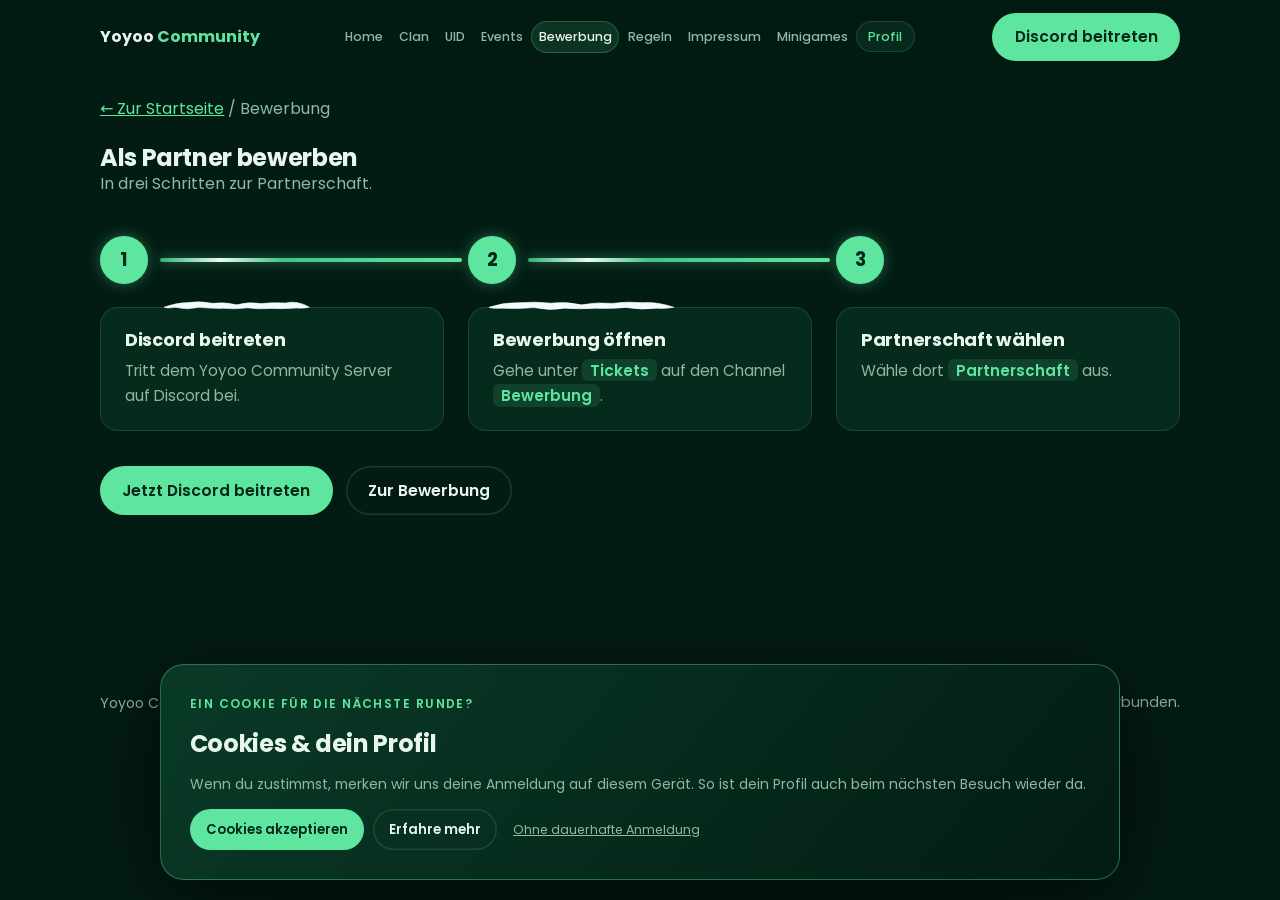
==== commit 2aa78fd0: "Add files via upload" ====
--- a/bewerbung.html
+++ b/bewerbung.html
@@ -20,7 +20,7 @@
 <link rel="preconnect" href="https://fonts.gstatic.com" crossorigin>
 <link href="https://fonts.googleapis.com/css2?family=Poppins:wght@400;500;600;700&display=swap" rel="stylesheet">
 <link rel="stylesheet" href="website.css?v=20261025-cookie-mobile-1">
-<style id="compact-header-critical">@media(max-width:1119px){header.nav .brand,header.nav .discord-link,header.nav .site-legal{display:none!important}header.nav .wrap{padding-block:.45rem!important;gap:0!important}header.nav .wrap>nav{flex:1 1 100%;order:0;min-width:0}header.nav ul{display:flex!important;margin:0;padding:.1rem 0;gap:.2rem;overflow-x:auto}header.nav ul a,header.nav ul .account-nav{white-space:nowrap;font-size:.8rem;padding:.4rem .6rem}}.season-control{position:relative!important;display:flex;justify-content:flex-end;align-items:center;padding:.6rem 0;margin-block:0;min-height:52px;z-index:16}.season-control #hwToggle{position:static!important;inset:auto!important;margin:0!important;transform:none!important;translate:none!important;opacity:1!important;pointer-events:auto!important;max-width:100%}</style><link rel="stylesheet" href="uid.css"></head><body><div class="progress" id="progress" aria-hidden="true"></div><header class="nav"><div class="wrap"><a class="brand" href="index.html">Yoyoo <b>Community</b></a><nav aria-label="Hauptnavigation"><ul><li><a href="index.html">Home</a></li><li><a href="clan.html">Clan</a></li><li><a href="uid.html">UID</a></li><li><a href="minigames.html">Minigames</a></li><li><a href="events.html">Events</a></li><li><a href="bewerbung.html" class="on" aria-current="page">Bewerbung</a></li><li><a href="regeln.html">Regeln</a></li><li><a href="impressum.html">Impressum</a></li><li><button type="button" class="account-nav" id="account-open" aria-haspopup="dialog" aria-controls="account-dialog">Profil</button></li></ul></nav><a class="btn discord-link" href="https://discord.gg/yoyoo-codm" target="_blank" rel="noopener">Discord beitreten</a></div></header><div class="season-control wrap" aria-label="Halloween-Special"><button type="button" class="hw-toggle" id="hwToggle" role="switch" aria-checked="false" hidden><svg viewBox="0 0 120 110" aria-hidden="true"><path d="M56 22c0-9 3-15 9-19l5 6c-4 3-5 7-5 13z" fill="#6aa83a"/><ellipse cx="34" cy="64" rx="28" ry="38" fill="#e8650a"/><ellipse cx="86" cy="64" rx="28" ry="38" fill="#e8650a"/><ellipse cx="60" cy="64" rx="34" ry="42" fill="#ff8a1f"/><path d="M30 55l11-17 11 17zM68 55l11-17 11 17z" fill="#ffe27a"/><path d="M28 74l10 11 8-8 7 10 7-10 8 8 10-11-3 17q-22 12-44 0z" fill="#ffe27a"/></svg><span>Halloween-Modus</span><span class="hw-sw" aria-hidden="true"><i></i></span></button></div><main id="top"><div class="subpage-intro wrap"><p><a href="index.html">← Zur Startseite</a> / Bewerbung</p></div><section id="bewerbung"><div class="wrap"><div class="how-head">
+<style id="compact-header-critical">@media(max-width:1119px){header.nav .brand,header.nav .discord-link,header.nav .site-legal{display:none!important}header.nav .wrap{padding-block:.45rem!important;gap:0!important}header.nav .wrap>nav{flex:1 1 100%;order:0;min-width:0}header.nav ul{display:flex!important;margin:0;padding:.1rem 0;gap:.2rem;overflow-x:auto}header.nav ul a,header.nav ul .account-nav{white-space:nowrap;font-size:.8rem;padding:.4rem .6rem}}.season-control{position:relative!important;display:flex;justify-content:flex-end;align-items:center;padding:.6rem 0;margin-block:0;min-height:52px;z-index:16}.season-control #hwToggle{position:static!important;inset:auto!important;margin:0!important;transform:none!important;translate:none!important;opacity:1!important;pointer-events:auto!important;max-width:100%}</style><link rel="stylesheet" href="uid.css"><link rel="stylesheet" href="winter.css?v=20261031-3"><script src="winter.js?v=20261031-3" defer></script></head><body><div class="progress" id="progress" aria-hidden="true"></div><header class="nav"><div class="wrap"><a class="brand" href="index.html">Yoyoo <b>Community</b></a><nav aria-label="Hauptnavigation"><ul><li><a href="index.html">Home</a></li><li><a href="clan.html">Clan</a></li><li><a href="uid.html">UID</a></li><li><a href="events.html">Events</a></li><li><a href="bewerbung.html" class="on" aria-current="page">Bewerbung</a></li><li><a href="regeln.html">Regeln</a></li><li><a href="impressum.html">Impressum</a></li><li><a href="minigames.html">Minigames</a></li><li><button type="button" class="account-nav" id="account-open" aria-haspopup="dialog" aria-controls="account-dialog">Profil</button></li></ul></nav><a class="btn discord-link" href="https://discord.gg/yoyoo-codm" target="_blank" rel="noopener">Discord beitreten</a></div></header><main id="top"><div class="subpage-intro wrap"><p><a href="index.html">← Zur Startseite</a> / Bewerbung</p></div><section id="bewerbung"><div class="wrap"><div class="how-head">
         <h1 class="rv" data-rv="blur">Als Partner bewerben</h1>
         <p class="rv" style="--d:100ms">In drei Schritten zur Partnerschaft.</p>
       </div>
@@ -43,7 +43,7 @@
       </div>
       <div class="how-cta rv" data-rv="scale"><a class="btn discord-link" href="https://discord.gg/yoyoo-codm" target="_blank" rel="noopener">Jetzt Discord beitreten</a> <a class="btn ghost" href="https://discord.com/channels/1466880593013772339/1500163504689119354" target="_blank" rel="noopener">Zur Bewerbung</a></div>
     </div>
-  </section></main><footer><div class="wrap"><span>Yoyoo Community · <a href="index.html">Home</a> · <a href="impressum.html">Impressum</a> · <button class="cookie-settings" type="button">Cookie-Einstellungen</button></span><span>Nicht mit Activision oder Call of Duty: Mobile verbunden.</span></div></footer><script src="website.js" defer></script><script src="halloween.js" defer></script><dialog class="account-dialog" id="account-dialog" aria-labelledby="account-title">
+  </section></main><footer><div class="wrap"><span>Yoyoo Community · <a href="index.html">Home</a> · <a href="impressum.html">Impressum</a> · <button class="cookie-settings" type="button">Cookie-Einstellungen</button></span><span>Nicht mit Activision oder Call of Duty: Mobile verbunden.</span></div></footer><script src="website.js" defer></script><dialog class="account-dialog" id="account-dialog" aria-labelledby="account-title">
 <button class="account-close" type="button" id="account-close" aria-label="Schließen">×</button>
 <h2 id="account-title">Dein Community-Profil</h2>
 <div id="account-entry"><h3 class="profile-entry-title">Account erstellen / anmelden</h3><p>Neu dabei? Mit deiner bestätigten E-Mail-Adresse wird dein Konto aktiviert. Du hast schon eines? Melde dich genauso per Code an – ganz ohne Passwort.</p>
@@ -51,4 +51,4 @@
 <form id="account-code-form" hidden><p>Prüfe dein Postfach und den Spam-Ordner. Gib den Code aus der E-Mail ein.</p><label for="account-code">Bestätigungscode</label><input id="account-code" type="text" inputmode="numeric" autocomplete="one-time-code" pattern="[0-9]{6,10}" minlength="6" maxlength="10" required><button class="btn" type="submit">Code bestätigen</button><button class="btn ghost" type="button" id="account-resend">Code erneut senden</button><button class="btn ghost" type="button" id="account-change">E-Mail ändern</button></form>
 <div id="account-profile" hidden><h3 id="account-greeting">Willkommen in deinem Profil!</h3><form id="account-username-form"><label for="account-username">Benutzername</label><input id="account-username" autocomplete="nickname" minlength="3" maxlength="24" required aria-describedby="username-hint"><p id="username-hint">3–24 Zeichen. Dein Anzeigename muss nicht einzigartig sein.</p><button class="btn" type="submit">Benutzernamen speichern</button></form><p>Du bist angemeldet als <strong id="account-email-display"></strong>.</p><p id="account-discord-status"></p><button class="btn" type="button" id="account-discord-link">Discord verbinden</button><p><a href="uid.html">Meine CODM-UID verwalten</a></p><button class="btn ghost" type="button" id="account-logout">Abmelden</button><p id="account-delete-note">Das Löschen entfernt dein Konto und deinen UID-Eintrag dauerhaft.</p><button class="btn ghost account-delete-btn" type="button" id="account-delete" aria-describedby="account-delete-note">Konto dauerhaft löschen</button></div>
 <p id="account-status" role="status" aria-live="polite"></p>
-</dialog><script src="cookies.js"></script><script src="account-config.js"></script><script src="supabase.min.js"></script><script src="account.js?v=discord-role-20261025"></script><aside class="cookie-banner" id="cookie-banner" aria-labelledby="cookie-heading" hidden><img src="cookie-soldat.png" alt="Ein Soldat hält einen Teller mit Cookies" class="cookie-character" width="1024" height="1536"><div class="cookie-copy"><span class="community-eyebrow">Ein Cookie für die nächste Runde?</span><h2 id="cookie-heading">Cookies &amp; dein Profil</h2><p>Wenn du zustimmst, merken wir uns deine Anmeldung auf diesem Gerät. So ist dein Profil auch beim nächsten Besuch wieder da.</p><div class="cookie-buttons"><button type="button" class="btn" id="cookie-accept">Cookies akzeptieren</button><button type="button" class="btn ghost" id="cookie-more" aria-controls="cookie-details" aria-expanded="false">Erfahre mehr</button><button type="button" class="cookie-session-only" id="cookie-decline">Ohne dauerhafte Anmeldung</button></div><div id="cookie-details" hidden><h3>Welche Daten speichern wir?</h3><p>Ein Cookie merkt sich deine Auswahl für 180 Tage. Nach deiner Zustimmung speichern wir die Anmeldeschlüssel und deren Ablaufzeit im lokalen Browserspeicher (Local Storage), damit deine Sitzung erneuert werden kann. Deine E-Mail-Adresse und dein Benutzername werden als Teil des Profils zwischengespeichert. Es wird kein Passwort gespeichert.</p><p>Dein Benutzername wird außerdem in deinem Supabase-Konto gespeichert. Ohne Zustimmung bleibt die Anmeldung nur in diesem Tab bis zum Schließen des Tabs erhalten. Für die Discord-Anmeldung werden kurzlebige PKCE-Zwischendaten im Tab-Speicher und lokalen Browserspeicher sowie als SameSite-Cookie auf yoyoo-community.com abgelegt. Die Cookie-Kopie läuft nach fünf Minuten ab und wird nach dem Rücksprung entfernt. Nach Verknüpfung wird auch deine Discord-Identität im Profil angezeigt. Bei Veröffentlichung deiner UID werden Discord-Benutzername und UID öffentlich in der UID-Liste gespeichert. Die Website verwendet hierfür keine Werbe- oder Tracking-Cookies. Der Halloween-Modus und gefangene Geister werden für diesen Browser-Tab im Sitzungsspeicher gemerkt. Für die dreistündige Spielpause wird außerdem der Abschlusszeitpunkt lokal gespeichert.</p><p>Über „Cookie-Einstellungen“ im Footer kannst du deine Auswahl jederzeit ändern. Beim Abmelden löschen wir die gespeicherte Anmeldung auf diesem Gerät. Bei einem Widerruf wird die dauerhafte Speicherung gelöscht; die aktuelle Sitzung bleibt bis zum Neuladen bestehen. Nach dem Schließen des Tabs oder auf anderen Geräten ist eine neue Anmeldung nötig.</p><a href="impressum.html">Kontakt &amp; Impressum</a></div></div></aside><script src="profile-uid.js?v=profile-options-1"></script><script src="minigames.js?v=20261026-boardfx-3" defer></script></body></html>+</dialog><script src="cookies.js"></script><script src="account-config.js"></script><script src="supabase.min.js"></script><script src="account.js?v=discord-role-20261025"></script><aside class="cookie-banner" id="cookie-banner" aria-labelledby="cookie-heading" hidden><img src="cookie-soldat.png" alt="Ein Soldat hält einen Teller mit Cookies" class="cookie-character" width="1024" height="1536"><div class="cookie-copy"><span class="community-eyebrow">Ein Cookie für die nächste Runde?</span><h2 id="cookie-heading">Cookies &amp; dein Profil</h2><p>Wenn du zustimmst, merken wir uns deine Anmeldung auf diesem Gerät. So ist dein Profil auch beim nächsten Besuch wieder da.</p><div class="cookie-buttons"><button type="button" class="btn" id="cookie-accept">Cookies akzeptieren</button><button type="button" class="btn ghost" id="cookie-more" aria-controls="cookie-details" aria-expanded="false">Erfahre mehr</button><button type="button" class="cookie-session-only" id="cookie-decline">Ohne dauerhafte Anmeldung</button></div><div id="cookie-details" hidden><h3>Welche Daten speichern wir?</h3><p>Ein Cookie merkt sich deine Auswahl für 180 Tage. Nach deiner Zustimmung speichern wir die Anmeldeschlüssel und deren Ablaufzeit im lokalen Browserspeicher (Local Storage), damit deine Sitzung erneuert werden kann. Deine E-Mail-Adresse und dein Benutzername werden als Teil des Profils zwischengespeichert. Es wird kein Passwort gespeichert.</p><p>Dein Benutzername wird außerdem in deinem Supabase-Konto gespeichert. Ohne Zustimmung bleibt die Anmeldung nur in diesem Tab bis zum Schließen des Tabs erhalten. Für die Discord-Anmeldung werden kurzlebige PKCE-Zwischendaten im Tab-Speicher und lokalen Browserspeicher sowie als SameSite-Cookie auf yoyoo-community.com abgelegt. Die Cookie-Kopie läuft nach fünf Minuten ab und wird nach dem Rücksprung entfernt. Nach Verknüpfung wird auch deine Discord-Identität im Profil angezeigt. Bei Veröffentlichung deiner UID werden Discord-Benutzername und UID öffentlich in der UID-Liste gespeichert. Die Website verwendet hierfür keine Werbe- oder Tracking-Cookies.</p><p>Über „Cookie-Einstellungen“ im Footer kannst du deine Auswahl jederzeit ändern. Beim Abmelden löschen wir die gespeicherte Anmeldung auf diesem Gerät. Bei einem Widerruf wird die dauerhafte Speicherung gelöscht; die aktuelle Sitzung bleibt bis zum Neuladen bestehen. Nach dem Schließen des Tabs oder auf anderen Geräten ist eine neue Anmeldung nötig.</p><a href="impressum.html">Kontakt &amp; Impressum</a></div></div></aside><script src="profile-uid.js?v=profile-options-1"></script><script src="minigames.js?v=20261026-boardfx-3" defer></script></body></html>
--- a/website.css
+++ b/website.css
@@ -444,109 +444,6 @@
 #regeln>.wrap>h2,#impressum>.wrap>h2{margin-top:0}
 @media(max-width:600px){#bewerbung,#regeln,#impressum{padding-top:.75rem}}
 
-/* ===== Halloween-Modus ===== */
-.nav .wrap { position: relative; }
-.hw-toggle { position: relative; right: auto; top: auto; z-index: 21; display: inline-flex; align-items: center; gap: .5rem; padding: .38rem .5rem .38rem .7rem; border-radius: 99px; border: 1px solid rgba(255,150,40,.45); background: rgba(3,28,19,.88); color: #ffd9a8; font: 600 .78rem/1 var(--font); cursor: pointer; -webkit-tap-highlight-color: transparent; touch-action: manipulation; transition: opacity .35s, transform .35s, box-shadow .3s, background .3s; box-shadow: 0 4px 18px rgba(0,0,0,.35); }
-.hw-toggle[hidden] { display: none; }
-.hw-toggle svg { width: 20px; height: 18px; flex: none; }
-.hw-toggle .hw-sw { position: relative; width: 36px; height: 20px; border-radius: 99px; background: rgba(255,255,255,.18); transition: background .3s; flex: none; }
-.hw-toggle .hw-sw i { position: absolute; top: 2px; left: 2px; width: 16px; height: 16px; border-radius: 50%; background: #fff; transition: transform .3s cubic-bezier(.3,1.5,.5,1); }
-.hw-toggle[aria-checked="true"] { background: rgba(40,16,0,.92); box-shadow: 0 0 0 1px rgba(255,160,40,.6), 0 0 22px rgba(255,140,20,.55); }
-.hw-toggle[aria-checked="true"] .hw-sw { background: linear-gradient(90deg,#ff7a00,#ffc02e); }
-.hw-toggle[aria-checked="true"] .hw-sw i { transform: translateX(16px); }
-.hw-toggle.away { opacity: 0; pointer-events: none; transform: translateY(-8px); }
-.hw-toggle:focus-visible { outline: 2px solid #ffc02e; outline-offset: 2px; }
-@media (max-width: 400px) { .hw-toggle { font-size: .72rem; padding: .34rem .42rem .34rem .6rem; gap: .4rem; } }
-
-/* Farbwelt: grün -> orange/braun (Farbfilter auf den Seiteninhalt, Variablen vorkompensiert) */
-html.hw { --gold: #63d7c5; --orange: #55c387; --danger: #54a148; --warn: #4ad7bb; }
-html.hw body { background: #251400; }
-html.hw main, html.hw footer, html.hw .progress, html.hw .nav .wrap > :not(.hw-toggle) { filter: hue-rotate(-114deg) saturate(1.4); }
-html.hw header.nav { background: rgba(32,14,0,.82); }
-html.hw .soldier { filter: drop-shadow(0 0 26px rgba(255,130,20,.35)); }
-
-.hw-vignette { position: fixed; inset: 0; z-index: 12; pointer-events: none; display: none; background: radial-gradient(ellipse at 50% 40%, rgba(0,0,0,0) 45%, rgba(40,0,60,.38) 100%), linear-gradient(to top, rgba(255,120,0,.16), rgba(255,120,0,0) 28%); }
-html.hw .hw-vignette { display: block; animation: hwFade .8s ease both; }
-@keyframes hwFade { from { opacity: 0 } to { opacity: 1 } }
-
-.hw-flash { position: fixed; inset: 0; z-index: 600; pointer-events: none; opacity: 0; background: radial-gradient(circle at 50% 45%, #fff3b0 0%, #ffd23f 24%, #ff9a1f 56%, #ff6a00 100%); }
-.hw-flash.go { animation: hwFlash 1.8s ease-out forwards; }
-@keyframes hwFlash { 0% { opacity: 0 } 16% { opacity: 1 } 38% { opacity: 1 } 100% { opacity: 0 } }
-
-/* Ebene für Kürbisse und Geister (über dem Inhalt, unter dem Header) */
-.hw-layer { position: absolute; left: 0; top: 0; width: 100%; height: 0; overflow: hidden; pointer-events: none; z-index: 15; display: none; }
-html.hw .hw-layer { display: block; }
-.hw-pump { position: absolute; width: var(--s); height: calc(var(--s) * .92); pointer-events: none; filter: drop-shadow(0 0 14px rgba(255,140,20,.65)); animation: hwPop .7s cubic-bezier(.3,1.5,.5,1) var(--d,0s) both, hwFlick 3.2s ease-in-out calc(var(--d,0s) + .7s) infinite; }
-.hw-pump svg { width: 100%; height: 100%; display: block; }
-@keyframes hwPop { from { transform: scale(0) rotate(var(--r)); } to { transform: scale(1) rotate(var(--r)); } }
-@keyframes hwFlick { 0%,100% { filter: drop-shadow(0 0 12px rgba(255,140,20,.55)); } 45% { filter: drop-shadow(0 0 22px rgba(255,190,40,.95)); } 60% { filter: drop-shadow(0 0 14px rgba(255,140,20,.6)); } }
-
-.hw-ghost { position: absolute; left: calc(var(--x) * 1%); top: calc(var(--y) * 1%); width: var(--s); height: calc(var(--s) * 1.2); margin: 0; padding: 0; border: 0; background: none; cursor: pointer; pointer-events: auto; opacity: var(--op, .85); color: var(--gc, #eaf2ff); touch-action: manipulation; -webkit-tap-highlight-color: transparent; filter: drop-shadow(0 0 10px rgba(190,230,255,.8)) drop-shadow(0 0 24px rgba(150,110,255,.5)); animation: hwFly var(--dur) ease-in-out var(--dl) infinite; }
-.hw-ghost::before { content: ""; position: absolute; inset: -16px; }
-.hw-ghost svg { width: 100%; height: 100%; display: block; transform-origin: 50% 20%; animation: hwWave .8s ease-in-out infinite alternate; }
-.hw-ghost:hover { opacity: 1; }
-.hw-ghost:focus-visible { outline: 2px solid #ffc02e; outline-offset: 4px; border-radius: 12px; }
-@keyframes hwFly { 0% { transform: translate(0,0) rotate(-5deg); } 25% { transform: translate(var(--dx), calc(var(--dy) * -1)) rotate(4deg); } 50% { transform: translate(calc(var(--dx) * 2), var(--dy)) rotate(-3deg); } 75% { transform: translate(var(--dx), calc(var(--dy) * 1.6)) rotate(5deg); } 100% { transform: translate(0,0) rotate(-5deg); } }
-@keyframes hwWave { from { transform: scaleX(.95) skewX(3deg); } to { transform: scaleX(1.04) skewX(-3deg); } }
-.hw-ghost.caught { animation: none; pointer-events: none; }
-.hw-ghost.caught svg { animation: hwPoof .55s ease-out forwards; }
-@keyframes hwPoof { 0% { transform: scale(1); opacity: 1; } 35% { transform: scale(1.6) rotate(12deg); opacity: 1; } 100% { transform: scale(.1) rotate(-50deg); opacity: 0; } }
-
-/* Zähler und Hinweis */
-.hw-hud { position: fixed; left: 50%; bottom: calc(14px + env(safe-area-inset-bottom, 0px)); transform: translate(-50%, 0); z-index: 60; display: none; align-items: center; gap: .55rem; padding: .5rem 1rem; border-radius: 99px; background: rgba(24,10,0,.9); border: 1px solid rgba(255,160,40,.55); color: #ffe2b8; font: 700 .9rem/1 var(--font); box-shadow: 0 6px 26px rgba(0,0,0,.5), 0 0 22px rgba(255,130,20,.3); white-space: nowrap; }
-html.hw .hw-hud { display: inline-flex; animation: hwHud .6s cubic-bezier(.3,1.5,.5,1) .5s both; }
-@keyframes hwHud { from { opacity: 0; transform: translate(-50%, 30px); } to { opacity: 1; transform: translate(-50%, 0); } }
-.hw-hud svg { width: 18px; height: 21px; }
-.hw-hud.bump { animation: hwBump .35s ease; }
-@keyframes hwBump { 50% { transform: translate(-50%, -6px) scale(1.12); } }
-.hw-toast { position: fixed; left: 50%; bottom: calc(66px + env(safe-area-inset-bottom, 0px)); transform: translate(-50%, 10px); z-index: 60; max-width: min(92vw, 380px); text-align: center; padding: .6rem 1rem; border-radius: 16px; background: rgba(24,10,0,.92); border: 1px solid rgba(255,160,40,.5); color: #ffe2b8; font: 500 .88rem/1.4 var(--font); opacity: 0; pointer-events: none; transition: opacity .4s, transform .4s; }
-.hw-toast.on { opacity: 1; transform: translate(-50%, 0); }
-
-/* Jumpscare */
-.hw-scare { position: fixed; inset: 0; z-index: 500; display: none; place-items: center; background: radial-gradient(circle at 50% 50%, #3a0000 0%, #000 70%); overflow: hidden; }
-.hw-scare.on { display: grid; animation: hwScareBg 1.3s ease-out forwards; }
-.hw-scare svg { width: min(88vw, 60vh); height: auto; filter: drop-shadow(0 0 40px rgba(255,255,255,.6)); animation: hwScareFace 1.3s cubic-bezier(.1,.9,.2,1) forwards; }
-@keyframes hwScareBg { 0% { opacity: 0 } 6% { opacity: 1 } 80% { opacity: 1 } 100% { opacity: 0 } }
-@keyframes hwScareFace { 0% { transform: scale(.15); } 12% { transform: scale(1.1) translate(-6px, 4px); } 20% { transform: scale(1.18) translate(7px, -5px); } 30% { transform: scale(1.12) translate(-5px, -3px); } 45% { transform: scale(1.2) translate(4px, 5px); } 100% { transform: scale(1.4); } }
-
-/* Abschluss-Popup */
-.hw-modal { position: fixed; inset: 0; z-index: 400; display: none; place-items: center; padding: 1rem; background: rgba(10,3,0,.78); backdrop-filter: blur(6px); -webkit-backdrop-filter: blur(6px); overflow-y: auto; }
-.hw-modal.on { display: grid; animation: hwFade .35s ease both; }
-.hw-card { position: relative; width: min(460px, 100%); padding: 1.8rem 1.4rem 1.5rem; border-radius: 24px; text-align: center; color: #fff1dc; background: linear-gradient(160deg, #2a1200, #170a00); border: 1px solid rgba(255,160,40,.55); box-shadow: 0 0 60px rgba(255,130,20,.35), 0 20px 60px rgba(0,0,0,.6); animation: hwCard .6s cubic-bezier(.3,1.4,.5,1) both; }
-@keyframes hwCard { from { opacity: 0; transform: translateY(30px) scale(.9); } to { opacity: 1; transform: none; } }
-.hw-card .hw-big { width: 84px; margin: -4.2rem auto .6rem; filter: drop-shadow(0 0 22px rgba(255,150,30,.8)); animation: hwFlick 2.4s ease-in-out infinite; }
-.hw-card .hw-big svg { width: 100%; display: block; }
-.hw-card h2 { margin: 0 0 .4rem; font-size: 1.55rem; line-height: 1.2; color: #ffb347; }
-.hw-card p { margin: .4rem 0; color: #f3d9b8; font-size: .96rem; }
-.hw-code { display: flex; align-items: center; gap: .5rem; margin: 1rem 0 1.1rem; padding: .5rem .5rem .5rem .9rem; border-radius: 14px; background: #0d0500; border: 1px dashed rgba(255,170,50,.6); }
-.hw-code code { flex: 1; min-width: 0; text-align: left; font: 600 1rem/1.3 ui-monospace, SFMono-Regular, Menlo, Consolas, monospace; color: #ffd27a; word-break: break-all; user-select: all; -webkit-user-select: all; }
-.hw-b { display: inline-block; text-decoration: none; cursor: pointer; font: 700 .92rem/1 var(--font); padding: .75rem 1.2rem; border-radius: 99px; border: 0; color: #2a1000; background: linear-gradient(135deg, #ffc02e, #ff8a00); box-shadow: 0 6px 22px rgba(255,130,0,.4); transition: transform .2s, box-shadow .2s; -webkit-tap-highlight-color: transparent; }
-.hw-b:hover { transform: translateY(-2px) scale(1.03); }
-.hw-b.ghost { background: transparent; color: #ffd9a8; box-shadow: inset 0 0 0 1px rgba(255,170,50,.5); }
-.hw-code .hw-b { padding: .6rem .9rem; font-size: .82rem; flex: none; }
-.hw-actions { display: flex; flex-wrap: wrap; gap: .6rem; justify-content: center; }
-
-@media (prefers-reduced-motion: reduce) {
-  .hw-ghost, .hw-ghost svg, .hw-pump { animation: none !important; }
-  .hw-scare svg { animation: none !important; transform: scale(1.1); }
-}
-
-
-/* Der Schalter sitzt im normalen Kopfbereich und verdeckt keinen Inhalt. */
-.nav .wrap{flex-wrap:wrap}.nav .hw-toggle{position:relative;top:auto;right:auto;flex:none;order:5;margin-left:auto}.hw-toggle.away{opacity:1;pointer-events:auto;transform:none}
-html.hw .community-feature,html.hw .rules-notice,html.hw .account-dialog{border-color:rgba(255,160,40,.4)}
-html.hw .account-dialog{background:#221000;color:#fff1dc;--mint:#ffb347;--muted:#d4b48f;--bg:#170a00;--line:rgba(255,160,40,.3);--danger:#ff8888}
-html.hw .cookie-banner{background:linear-gradient(130deg,#3a1b00,#170a00);border-color:#ff9d3a80;--mint:#ffb347;--muted:#d4b48f;--line:rgba(255,160,40,.3)}
-@media(max-width:600px){.nav .hw-toggle{font-size:.72rem;padding:.35rem .5rem}}
-
-/* Seitenwechsel ohne Intro-Blitz; sanftes Ausschalten. */
-html.hw-restored .hw-flash{display:none!important}html.hw-restored .hw-vignette,html.hw-restored .hw-hud{animation:none!important}
-.hw-layer,.hw-vignette,.hw-hud{opacity:1;transition:opacity .65s ease}
-html.hw-exiting .hw-layer,html.hw-exiting .hw-vignette,html.hw-exiting .hw-hud{opacity:0;pointer-events:none;animation:none!important}
-body,header.nav{transition:background-color .7s ease}
-main,footer,.progress,.nav .wrap>:not(.hw-toggle){transition:filter .7s ease}
-@media(prefers-reduced-motion:reduce){.hw-layer,.hw-vignette,.hw-hud,body,header.nav,main,footer,.progress,.nav .wrap>:not(.hw-toggle){transition:none!important}}
-
 .signup-card[hidden]{display:none!important}.signup-card{display:flex;align-items:center;justify-content:space-between;gap:1.5rem;margin:1.5rem 0 0;padding:1.6rem 1.8rem;border:1px solid var(--line);border-radius:20px;background:linear-gradient(135deg,var(--bg-3),var(--bg-2))}.signup-card h2{font-size:clamp(1.2rem,3vw,1.65rem);line-height:1.3;margin:.5rem 0}.signup-card p{color:var(--muted);margin:.5rem 0 0;max-width:40rem;font-size:.9rem}.signup-card>.btn{flex:none;text-align:center}.profile-page{padding-top:1.5rem}.profile-page p{color:var(--muted);max-width:42rem}.profile-page h1{font-size:clamp(1.8rem,5vw,3rem)}@media(max-width:700px){.signup-card{flex-direction:column;align-items:stretch;padding:1.25rem}.signup-card>.btn{align-self:flex-start}}
 
 /* Kompakte Handy-Navigation: nur die Seitenlinks, keine zusätzliche Marken-/Discord-Zeile. */
@@ -557,12 +454,6 @@
  header.nav ul{margin:0;padding:.1rem 0;gap:.2rem;align-items:center}
  header.nav ul a,header.nav ul .account-nav{font-size:.8rem;padding:.4rem .6rem}
 }
-
-/* Saison-Schalter außerhalb der angehefteten Navigation. */
-.season-control{display:flex;justify-content:flex-end;padding-block:.7rem;position:relative;z-index:16}
-.season-control .hw-toggle{position:relative;inset:auto;margin:0;order:0;flex:none}
-.season-control .hw-toggle.away{opacity:1;pointer-events:auto;transform:none}
-@media(max-width:700px){.season-control{padding-block:.6rem}.season-control .hw-toggle{font-size:.75rem;padding:.45rem .65rem}}
 
 /* Kompakter Event-Einstieg mit bündigem Charakterbild. */
 .subpage-intro:has(+ #events){padding-top:1.25rem}.subpage-intro:has(+ #events) p{margin:.5rem 0}
--- a/winter.css
+++ b/winter.css
@@ -0,0 +1,71 @@
+/* Winter decorations stay separate from the standard theme. */
+.winter-snow {
+  position: fixed;
+  inset: 0;
+  top: var(--winter-header-height, 64px);
+  z-index: 18;
+  overflow: hidden;
+  pointer-events: none;
+  user-select: none;
+}
+.winter-flake {
+  position: absolute;
+  top: -12px;
+  left: var(--left);
+  width: var(--size);
+  height: var(--size);
+  border-radius: 50%;
+  background: #effaff;
+  opacity: var(--opacity);
+  animation: winter-fall var(--duration) var(--delay) linear infinite;
+}
+@keyframes winter-fall {
+  from { transform: translate3d(0, -12px, 0); }
+  to { transform: translate3d(var(--drift), calc(100dvh + 24px), 0); }
+}
+/* The caps use their own element so the existing hover glow is preserved. */
+.winter-capped { position: relative; }
+.spot.winter-capped { overflow: visible; }
+.spot.winter-capped::before { border-radius: inherit; }
+/* Clip only the moving sheen, leaving the snow above the card visible. */
+.tier.winter-capped::after { content: none; }
+.winter-card-effects {
+  position: absolute;
+  inset: 0;
+  border-radius: inherit;
+  overflow: hidden;
+  pointer-events: none;
+}
+.winter-card-effects::after {
+  content: "";
+  position: absolute;
+  top: -40%;
+  bottom: -40%;
+  left: -60%;
+  width: 40%;
+  background: linear-gradient(100deg, transparent, rgba(var(--tc), .16), transparent);
+  transform: skewX(-18deg);
+  animation: sheen 9s ease-in-out infinite;
+}
+.premium > .winter-card-effects::after { animation-delay: 3.5s; }
+.winter-cap {
+  position: absolute;
+  z-index: 3;
+  top: calc(var(--cap-height) * -.65);
+  left: var(--cap-left);
+  width: var(--cap-width);
+  max-width: 360px;
+  height: var(--cap-height);
+  filter: drop-shadow(0 1px 1px #001d1926);
+  pointer-events: none;
+}
+.winter-cap svg { display: block; width: 100%; height: 100%; overflow: visible; }
+@media (max-width: 640px) {
+  .winter-flake:nth-child(n + 43) { display: none; }
+}
+@media (prefers-reduced-motion: reduce) {
+  .winter-snow { display: none; }
+}
+@media print {
+  .winter-snow, .winter-cap { display: none; }
+}
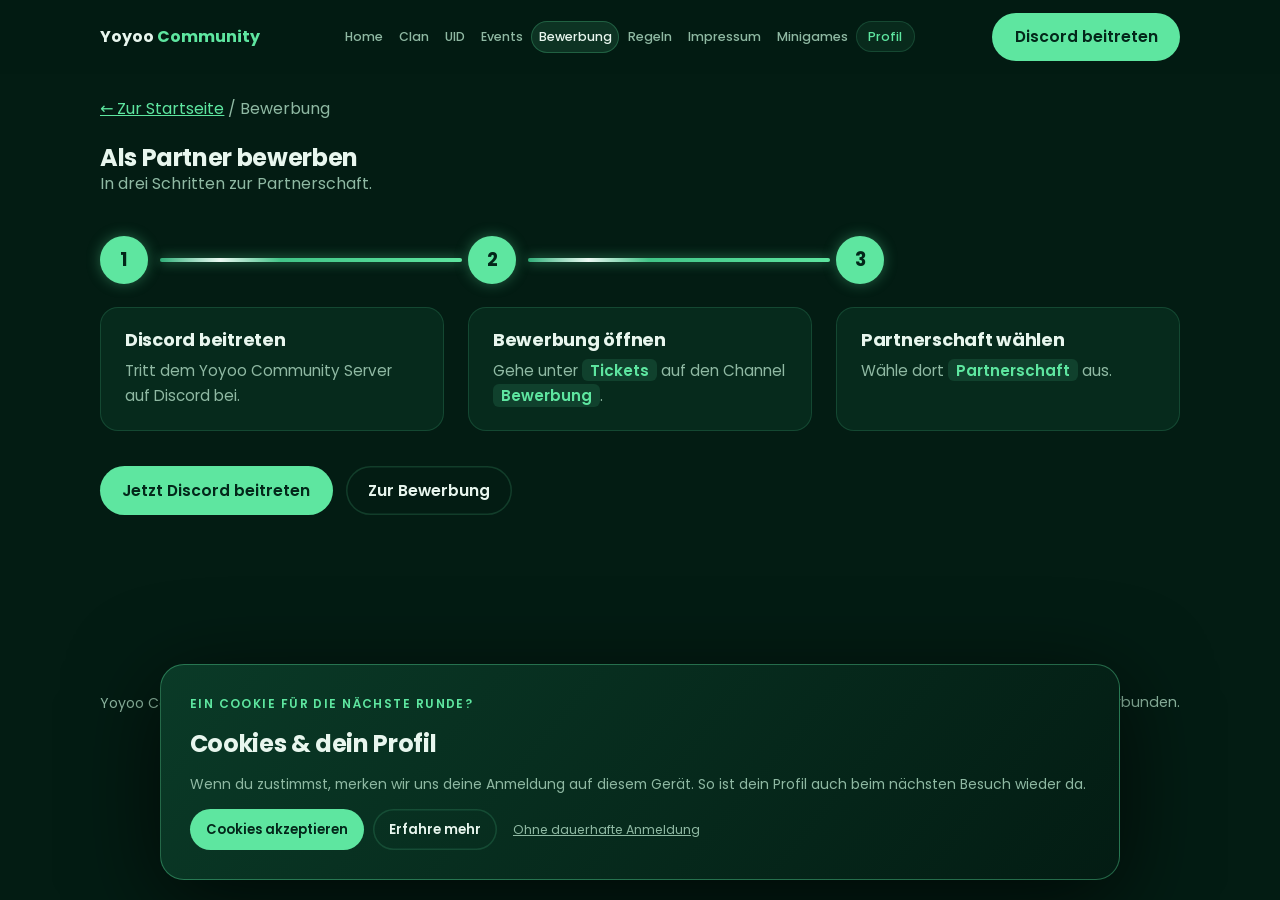
==== commit 4130624b: "Add files via upload" ====
--- a/bewerbung.html
+++ b/bewerbung.html
@@ -51,4 +51,4 @@
 <form id="account-code-form" hidden><p>Prüfe dein Postfach und den Spam-Ordner. Gib den Code aus der E-Mail ein.</p><label for="account-code">Bestätigungscode</label><input id="account-code" type="text" inputmode="numeric" autocomplete="one-time-code" pattern="[0-9]{6,10}" minlength="6" maxlength="10" required><button class="btn" type="submit">Code bestätigen</button><button class="btn ghost" type="button" id="account-resend">Code erneut senden</button><button class="btn ghost" type="button" id="account-change">E-Mail ändern</button></form>
 <div id="account-profile" hidden><h3 id="account-greeting">Willkommen in deinem Profil!</h3><form id="account-username-form"><label for="account-username">Benutzername</label><input id="account-username" autocomplete="nickname" minlength="3" maxlength="24" required aria-describedby="username-hint"><p id="username-hint">3–24 Zeichen. Dein Anzeigename muss nicht einzigartig sein.</p><button class="btn" type="submit">Benutzernamen speichern</button></form><p>Du bist angemeldet als <strong id="account-email-display"></strong>.</p><p id="account-discord-status"></p><button class="btn" type="button" id="account-discord-link">Discord verbinden</button><p><a href="uid.html">Meine CODM-UID verwalten</a></p><button class="btn ghost" type="button" id="account-logout">Abmelden</button><p id="account-delete-note">Das Löschen entfernt dein Konto und deinen UID-Eintrag dauerhaft.</p><button class="btn ghost account-delete-btn" type="button" id="account-delete" aria-describedby="account-delete-note">Konto dauerhaft löschen</button></div>
 <p id="account-status" role="status" aria-live="polite"></p>
-</dialog><script src="cookies.js"></script><script src="account-config.js"></script><script src="supabase.min.js"></script><script src="account.js?v=discord-role-20261025"></script><aside class="cookie-banner" id="cookie-banner" aria-labelledby="cookie-heading" hidden><img src="cookie-soldat.png" alt="Ein Soldat hält einen Teller mit Cookies" class="cookie-character" width="1024" height="1536"><div class="cookie-copy"><span class="community-eyebrow">Ein Cookie für die nächste Runde?</span><h2 id="cookie-heading">Cookies &amp; dein Profil</h2><p>Wenn du zustimmst, merken wir uns deine Anmeldung auf diesem Gerät. So ist dein Profil auch beim nächsten Besuch wieder da.</p><div class="cookie-buttons"><button type="button" class="btn" id="cookie-accept">Cookies akzeptieren</button><button type="button" class="btn ghost" id="cookie-more" aria-controls="cookie-details" aria-expanded="false">Erfahre mehr</button><button type="button" class="cookie-session-only" id="cookie-decline">Ohne dauerhafte Anmeldung</button></div><div id="cookie-details" hidden><h3>Welche Daten speichern wir?</h3><p>Ein Cookie merkt sich deine Auswahl für 180 Tage. Nach deiner Zustimmung speichern wir die Anmeldeschlüssel und deren Ablaufzeit im lokalen Browserspeicher (Local Storage), damit deine Sitzung erneuert werden kann. Deine E-Mail-Adresse und dein Benutzername werden als Teil des Profils zwischengespeichert. Es wird kein Passwort gespeichert.</p><p>Dein Benutzername wird außerdem in deinem Supabase-Konto gespeichert. Ohne Zustimmung bleibt die Anmeldung nur in diesem Tab bis zum Schließen des Tabs erhalten. Für die Discord-Anmeldung werden kurzlebige PKCE-Zwischendaten im Tab-Speicher und lokalen Browserspeicher sowie als SameSite-Cookie auf yoyoo-community.com abgelegt. Die Cookie-Kopie läuft nach fünf Minuten ab und wird nach dem Rücksprung entfernt. Nach Verknüpfung wird auch deine Discord-Identität im Profil angezeigt. Bei Veröffentlichung deiner UID werden Discord-Benutzername und UID öffentlich in der UID-Liste gespeichert. Die Website verwendet hierfür keine Werbe- oder Tracking-Cookies.</p><p>Über „Cookie-Einstellungen“ im Footer kannst du deine Auswahl jederzeit ändern. Beim Abmelden löschen wir die gespeicherte Anmeldung auf diesem Gerät. Bei einem Widerruf wird die dauerhafte Speicherung gelöscht; die aktuelle Sitzung bleibt bis zum Neuladen bestehen. Nach dem Schließen des Tabs oder auf anderen Geräten ist eine neue Anmeldung nötig.</p><a href="impressum.html">Kontakt &amp; Impressum</a></div></div></aside><script src="profile-uid.js?v=profile-options-1"></script><script src="minigames.js?v=20261026-boardfx-3" defer></script></body></html>+</dialog><script src="cookies.js"></script><script src="account-config.js"></script><script src="supabase.min.js"></script><script src="account.js?v=20261031-verifiziert-1"></script><aside class="cookie-banner" id="cookie-banner" aria-labelledby="cookie-heading" hidden><img src="cookie-soldat.png" alt="Ein Soldat hält einen Teller mit Cookies" class="cookie-character" width="1024" height="1536"><div class="cookie-copy"><span class="community-eyebrow">Ein Cookie für die nächste Runde?</span><h2 id="cookie-heading">Cookies &amp; dein Profil</h2><p>Wenn du zustimmst, merken wir uns deine Anmeldung auf diesem Gerät. So ist dein Profil auch beim nächsten Besuch wieder da.</p><div class="cookie-buttons"><button type="button" class="btn" id="cookie-accept">Cookies akzeptieren</button><button type="button" class="btn ghost" id="cookie-more" aria-controls="cookie-details" aria-expanded="false">Erfahre mehr</button><button type="button" class="cookie-session-only" id="cookie-decline">Ohne dauerhafte Anmeldung</button></div><div id="cookie-details" hidden><h3>Welche Daten speichern wir?</h3><p>Ein Cookie merkt sich deine Auswahl für 180 Tage. Nach deiner Zustimmung speichern wir die Anmeldeschlüssel und deren Ablaufzeit im lokalen Browserspeicher (Local Storage), damit deine Sitzung erneuert werden kann. Deine E-Mail-Adresse und dein Benutzername werden als Teil des Profils zwischengespeichert. Es wird kein Passwort gespeichert.</p><p>Dein Benutzername wird außerdem in deinem Supabase-Konto gespeichert. Ohne Zustimmung bleibt die Anmeldung nur in diesem Tab bis zum Schließen des Tabs erhalten. Für die Discord-Anmeldung werden kurzlebige PKCE-Zwischendaten im Tab-Speicher und lokalen Browserspeicher sowie als SameSite-Cookie auf yoyoo-community.com abgelegt. Die Cookie-Kopie läuft nach fünf Minuten ab und wird nach dem Rücksprung entfernt. Nach Verknüpfung wird auch deine Discord-Identität im Profil angezeigt. Bei Veröffentlichung deiner UID werden Discord-Benutzername und UID öffentlich in der UID-Liste gespeichert. Die Website verwendet hierfür keine Werbe- oder Tracking-Cookies.</p><p>Über „Cookie-Einstellungen“ im Footer kannst du deine Auswahl jederzeit ändern. Beim Abmelden löschen wir die gespeicherte Anmeldung auf diesem Gerät. Bei einem Widerruf wird die dauerhafte Speicherung gelöscht; die aktuelle Sitzung bleibt bis zum Neuladen bestehen. Nach dem Schließen des Tabs oder auf anderen Geräten ist eine neue Anmeldung nötig.</p><a href="impressum.html">Kontakt &amp; Impressum</a></div></div></aside><script src="profile-uid.js?v=profile-options-1"></script><script src="minigames.js?v=20261026-boardfx-3" defer></script></body></html>
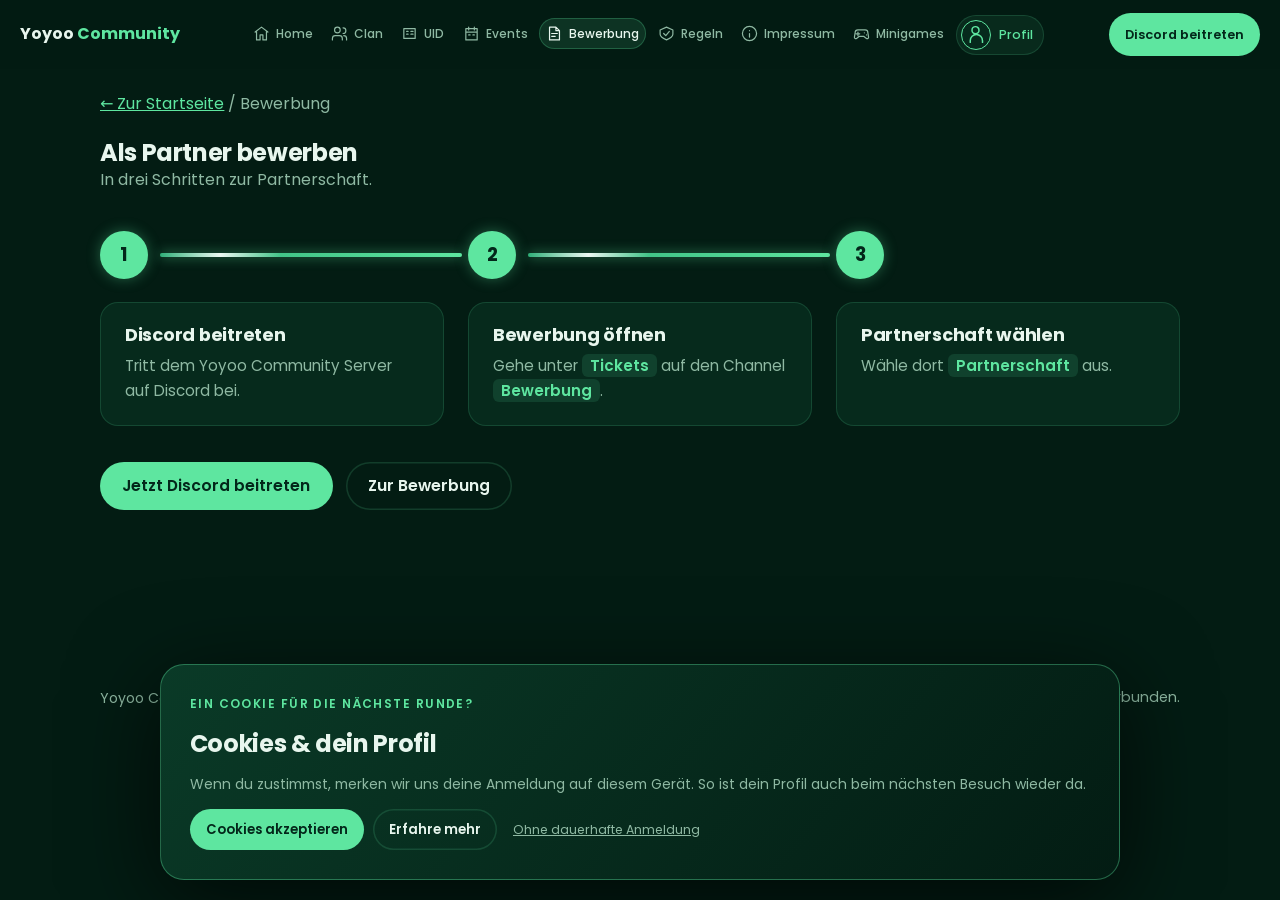
==== commit fe588bf9: "Add files via upload" ====
--- a/bewerbung.html
+++ b/bewerbung.html
@@ -1,54 +1,54 @@
-<!DOCTYPE html>
-<html lang="de">
-<head>
-<meta charset="utf-8">
-<meta name="viewport" content="width=device-width, initial-scale=1, viewport-fit=cover">
-<title>Bewerbung – Yoyoo Community</title>
-<meta name="description" content="Die deutsche Call of Duty: Mobile Community auf Discord. Spielersuche, Spieleabende, Events, Yoyoo Bot, VIP und Premium.">
-<link rel="icon" type="image/png" sizes="32x32" href="[data-uri]">
-<link rel="icon" type="image/png" sizes="64x64" href="[data-uri]">
-<link rel="icon" type="image/png" sizes="192x192" href="[data-uri]">
-<link rel="shortcut icon" type="image/x-icon" href="[data-uri]">
-<link rel="apple-touch-icon" sizes="180x180" href="[data-uri]">
-<meta name="theme-color" content="#031c13">
-<script>
-  document.documentElement.className = "js";
-  /* Failsafe: Läuft das Skript nicht sauber durch, bleiben alle Inhalte sichtbar. */
-  setTimeout(function () { if (!window.__ready) document.documentElement.classList.remove("js"); }, 2500);
-</script>
-<link rel="preconnect" href="https://fonts.googleapis.com">
-<link rel="preconnect" href="https://fonts.gstatic.com" crossorigin>
-<link href="https://fonts.googleapis.com/css2?family=Poppins:wght@400;500;600;700&display=swap" rel="stylesheet">
-<link rel="stylesheet" href="website.css?v=20261025-cookie-mobile-1">
-<style id="compact-header-critical">@media(max-width:1119px){header.nav .brand,header.nav .discord-link,header.nav .site-legal{display:none!important}header.nav .wrap{padding-block:.45rem!important;gap:0!important}header.nav .wrap>nav{flex:1 1 100%;order:0;min-width:0}header.nav ul{display:flex!important;margin:0;padding:.1rem 0;gap:.2rem;overflow-x:auto}header.nav ul a,header.nav ul .account-nav{white-space:nowrap;font-size:.8rem;padding:.4rem .6rem}}.season-control{position:relative!important;display:flex;justify-content:flex-end;align-items:center;padding:.6rem 0;margin-block:0;min-height:52px;z-index:16}.season-control #hwToggle{position:static!important;inset:auto!important;margin:0!important;transform:none!important;translate:none!important;opacity:1!important;pointer-events:auto!important;max-width:100%}</style><link rel="stylesheet" href="uid.css"><link rel="stylesheet" href="winter.css?v=20261031-3"><script src="winter.js?v=20261031-3" defer></script></head><body><div class="progress" id="progress" aria-hidden="true"></div><header class="nav"><div class="wrap"><a class="brand" href="index.html">Yoyoo <b>Community</b></a><nav aria-label="Hauptnavigation"><ul><li><a href="index.html">Home</a></li><li><a href="clan.html">Clan</a></li><li><a href="uid.html">UID</a></li><li><a href="events.html">Events</a></li><li><a href="bewerbung.html" class="on" aria-current="page">Bewerbung</a></li><li><a href="regeln.html">Regeln</a></li><li><a href="impressum.html">Impressum</a></li><li><a href="minigames.html">Minigames</a></li><li><button type="button" class="account-nav" id="account-open" aria-haspopup="dialog" aria-controls="account-dialog">Profil</button></li></ul></nav><a class="btn discord-link" href="https://discord.gg/yoyoo-codm" target="_blank" rel="noopener">Discord beitreten</a></div></header><main id="top"><div class="subpage-intro wrap"><p><a href="index.html">← Zur Startseite</a> / Bewerbung</p></div><section id="bewerbung"><div class="wrap"><div class="how-head">
-        <h1 class="rv" data-rv="blur">Als Partner bewerben</h1>
-        <p class="rv" style="--d:100ms">In drei Schritten zur Partnerschaft.</p>
-      </div>
-      <div class="partner-steps" id="steps">
-        <div class="st">
-          <span class="node">1</span>
-          <span class="line" aria-hidden="true"><i></i></span>
-          <div class="box spot"><h4>Discord beitreten</h4><p>Tritt dem Yoyoo Community Server auf Discord bei.</p></div>
-        </div>
-        <div class="st">
-          <span class="node">2</span>
-          <span class="line" aria-hidden="true"><i></i></span>
-          <div class="box spot"><h4>Bewerbung öffnen</h4><p>Gehe unter <em class="ch">Tickets</em> auf den Channel <a class="ch" href="https://discord.com/channels/1466880593013772339/1500163504689119354" target="_blank" rel="noopener">Bewerbung</a>.</p></div>
-        </div>
-        <div class="st">
-          <span class="node">3</span>
-          <span class="line" aria-hidden="true"><i></i></span>
-          <div class="box spot"><h4>Partnerschaft wählen</h4><p>Wähle dort <em class="ch">Partnerschaft</em> aus.</p></div>
-        </div>
-      </div>
-      <div class="how-cta rv" data-rv="scale"><a class="btn discord-link" href="https://discord.gg/yoyoo-codm" target="_blank" rel="noopener">Jetzt Discord beitreten</a> <a class="btn ghost" href="https://discord.com/channels/1466880593013772339/1500163504689119354" target="_blank" rel="noopener">Zur Bewerbung</a></div>
-    </div>
-  </section></main><footer><div class="wrap"><span>Yoyoo Community · <a href="index.html">Home</a> · <a href="impressum.html">Impressum</a> · <button class="cookie-settings" type="button">Cookie-Einstellungen</button></span><span>Nicht mit Activision oder Call of Duty: Mobile verbunden.</span></div></footer><script src="website.js" defer></script><dialog class="account-dialog" id="account-dialog" aria-labelledby="account-title">
-<button class="account-close" type="button" id="account-close" aria-label="Schließen">×</button>
-<h2 id="account-title">Dein Community-Profil</h2>
-<div id="account-entry"><h3 class="profile-entry-title">Account erstellen / anmelden</h3><p>Neu dabei? Mit deiner bestätigten E-Mail-Adresse wird dein Konto aktiviert. Du hast schon eines? Melde dich genauso per Code an – ganz ohne Passwort.</p>
-<button class="btn" type="button" id="account-discord-login">Mit Discord registrieren / anmelden</button><p>Oder nutze deine E-Mail-Adresse:</p><form id="account-email-form"><label for="account-email">E-Mail-Adresse</label><input id="account-email" type="email" autocomplete="email" maxlength="254" required placeholder="du@beispiel.de"><button class="btn" type="submit">Anmelden per E-Mail-Code</button><p class="account-mail-hint">Keine E-Mail erhalten? Schau bitte auch in deinem Spam-Ordner nach.</p></form></div>
-<form id="account-code-form" hidden><p>Prüfe dein Postfach und den Spam-Ordner. Gib den Code aus der E-Mail ein.</p><label for="account-code">Bestätigungscode</label><input id="account-code" type="text" inputmode="numeric" autocomplete="one-time-code" pattern="[0-9]{6,10}" minlength="6" maxlength="10" required><button class="btn" type="submit">Code bestätigen</button><button class="btn ghost" type="button" id="account-resend">Code erneut senden</button><button class="btn ghost" type="button" id="account-change">E-Mail ändern</button></form>
-<div id="account-profile" hidden><h3 id="account-greeting">Willkommen in deinem Profil!</h3><form id="account-username-form"><label for="account-username">Benutzername</label><input id="account-username" autocomplete="nickname" minlength="3" maxlength="24" required aria-describedby="username-hint"><p id="username-hint">3–24 Zeichen. Dein Anzeigename muss nicht einzigartig sein.</p><button class="btn" type="submit">Benutzernamen speichern</button></form><p>Du bist angemeldet als <strong id="account-email-display"></strong>.</p><p id="account-discord-status"></p><button class="btn" type="button" id="account-discord-link">Discord verbinden</button><p><a href="uid.html">Meine CODM-UID verwalten</a></p><button class="btn ghost" type="button" id="account-logout">Abmelden</button><p id="account-delete-note">Das Löschen entfernt dein Konto und deinen UID-Eintrag dauerhaft.</p><button class="btn ghost account-delete-btn" type="button" id="account-delete" aria-describedby="account-delete-note">Konto dauerhaft löschen</button></div>
-<p id="account-status" role="status" aria-live="polite"></p>
-</dialog><script src="cookies.js"></script><script src="account-config.js"></script><script src="supabase.min.js"></script><script src="account.js?v=20261031-verifiziert-1"></script><aside class="cookie-banner" id="cookie-banner" aria-labelledby="cookie-heading" hidden><img src="cookie-soldat.png" alt="Ein Soldat hält einen Teller mit Cookies" class="cookie-character" width="1024" height="1536"><div class="cookie-copy"><span class="community-eyebrow">Ein Cookie für die nächste Runde?</span><h2 id="cookie-heading">Cookies &amp; dein Profil</h2><p>Wenn du zustimmst, merken wir uns deine Anmeldung auf diesem Gerät. So ist dein Profil auch beim nächsten Besuch wieder da.</p><div class="cookie-buttons"><button type="button" class="btn" id="cookie-accept">Cookies akzeptieren</button><button type="button" class="btn ghost" id="cookie-more" aria-controls="cookie-details" aria-expanded="false">Erfahre mehr</button><button type="button" class="cookie-session-only" id="cookie-decline">Ohne dauerhafte Anmeldung</button></div><div id="cookie-details" hidden><h3>Welche Daten speichern wir?</h3><p>Ein Cookie merkt sich deine Auswahl für 180 Tage. Nach deiner Zustimmung speichern wir die Anmeldeschlüssel und deren Ablaufzeit im lokalen Browserspeicher (Local Storage), damit deine Sitzung erneuert werden kann. Deine E-Mail-Adresse und dein Benutzername werden als Teil des Profils zwischengespeichert. Es wird kein Passwort gespeichert.</p><p>Dein Benutzername wird außerdem in deinem Supabase-Konto gespeichert. Ohne Zustimmung bleibt die Anmeldung nur in diesem Tab bis zum Schließen des Tabs erhalten. Für die Discord-Anmeldung werden kurzlebige PKCE-Zwischendaten im Tab-Speicher und lokalen Browserspeicher sowie als SameSite-Cookie auf yoyoo-community.com abgelegt. Die Cookie-Kopie läuft nach fünf Minuten ab und wird nach dem Rücksprung entfernt. Nach Verknüpfung wird auch deine Discord-Identität im Profil angezeigt. Bei Veröffentlichung deiner UID werden Discord-Benutzername und UID öffentlich in der UID-Liste gespeichert. Die Website verwendet hierfür keine Werbe- oder Tracking-Cookies.</p><p>Über „Cookie-Einstellungen“ im Footer kannst du deine Auswahl jederzeit ändern. Beim Abmelden löschen wir die gespeicherte Anmeldung auf diesem Gerät. Bei einem Widerruf wird die dauerhafte Speicherung gelöscht; die aktuelle Sitzung bleibt bis zum Neuladen bestehen. Nach dem Schließen des Tabs oder auf anderen Geräten ist eine neue Anmeldung nötig.</p><a href="impressum.html">Kontakt &amp; Impressum</a></div></div></aside><script src="profile-uid.js?v=profile-options-1"></script><script src="minigames.js?v=20261026-boardfx-3" defer></script></body></html>+<!DOCTYPE html>
+<html lang="de">
+<head>
+<meta charset="utf-8">
+<meta name="viewport" content="width=device-width, initial-scale=1, viewport-fit=cover">
+<title>Bewerbung – Yoyoo Community</title>
+<meta name="description" content="Die deutsche Call of Duty: Mobile Community auf Discord. Spielersuche, Spieleabende, Events, Yoyoo Bot, VIP und Premium.">
+<link rel="icon" type="image/png" sizes="32x32" href="[data-uri]">
+<link rel="icon" type="image/png" sizes="64x64" href="[data-uri]">
+<link rel="icon" type="image/png" sizes="192x192" href="[data-uri]">
+<link rel="shortcut icon" type="image/x-icon" href="[data-uri]">
+<link rel="apple-touch-icon" sizes="180x180" href="[data-uri]">
+<meta name="theme-color" content="#031c13">
+<script>
+  document.documentElement.className = "js";
+  /* Failsafe: Läuft das Skript nicht sauber durch, bleiben alle Inhalte sichtbar. */
+  setTimeout(function () { if (!window.__ready) document.documentElement.classList.remove("js"); }, 2500);
+</script>
+<link rel="preconnect" href="https://fonts.googleapis.com">
+<link rel="preconnect" href="https://fonts.gstatic.com" crossorigin>
+<link href="https://fonts.googleapis.com/css2?family=Poppins:wght@400;500;600;700&display=swap" rel="stylesheet">
+<link rel="stylesheet" href="website.css?v=20261025-cookie-mobile-1">
+<style id="compact-header-critical">@media(max-width:1119px){header.nav .brand,header.nav .discord-link,header.nav .site-legal{display:none!important}header.nav .wrap{padding-block:.45rem!important;gap:0!important}header.nav .wrap>nav{flex:1 1 100%;order:0;min-width:0}header.nav ul{display:flex!important;margin:0;padding:.1rem 0;gap:.2rem;overflow-x:auto}header.nav ul a,header.nav ul .account-nav{white-space:nowrap;font-size:.8rem;padding:.4rem .6rem}}.season-control{position:relative!important;display:flex;justify-content:flex-end;align-items:center;padding:.6rem 0;margin-block:0;min-height:52px;z-index:16}.season-control #hwToggle{position:static!important;inset:auto!important;margin:0!important;transform:none!important;translate:none!important;opacity:1!important;pointer-events:auto!important;max-width:100%}</style><link rel="stylesheet" href="uid.css"><link rel="stylesheet" href="winter.css?v=20261031-3"><script src="winter.js?v=20261031-3" defer></script><link rel="stylesheet" href="community-profile.css?v=20261101-header-fix-2"></head><body><div class="progress" id="progress" aria-hidden="true"></div><header class="nav"><div class="wrap"><a class="brand" href="index.html">Yoyoo <b>Community</b></a><nav aria-label="Hauptnavigation"><ul><li><a href="index.html">Home</a></li><li><a href="clan.html">Clan</a></li><li><a href="uid.html">UID</a></li><li><a href="events.html">Events</a></li><li><a href="bewerbung.html" class="on" aria-current="page">Bewerbung</a></li><li><a href="regeln.html">Regeln</a></li><li><a href="impressum.html">Impressum</a></li><li><a href="minigames.html">Minigames</a></li><li><button type="button" class="account-nav" id="account-open" aria-haspopup="dialog" aria-controls="account-dialog">Profil</button></li></ul></nav><a class="btn discord-link" href="https://discord.gg/yoyoo-codm" target="_blank" rel="noopener">Discord beitreten</a></div></header><main id="top"><div class="subpage-intro wrap"><p><a href="index.html">← Zur Startseite</a> / Bewerbung</p></div><section id="bewerbung"><div class="wrap"><div class="how-head">
+        <h1 class="rv" data-rv="blur">Als Partner bewerben</h1>
+        <p class="rv" style="--d:100ms">In drei Schritten zur Partnerschaft.</p>
+      </div>
+      <div class="partner-steps" id="steps">
+        <div class="st">
+          <span class="node">1</span>
+          <span class="line" aria-hidden="true"><i></i></span>
+          <div class="box spot"><h4>Discord beitreten</h4><p>Tritt dem Yoyoo Community Server auf Discord bei.</p></div>
+        </div>
+        <div class="st">
+          <span class="node">2</span>
+          <span class="line" aria-hidden="true"><i></i></span>
+          <div class="box spot"><h4>Bewerbung öffnen</h4><p>Gehe unter <em class="ch">Tickets</em> auf den Channel <a class="ch" href="https://discord.com/channels/1466880593013772339/1500163504689119354" target="_blank" rel="noopener">Bewerbung</a>.</p></div>
+        </div>
+        <div class="st">
+          <span class="node">3</span>
+          <span class="line" aria-hidden="true"><i></i></span>
+          <div class="box spot"><h4>Partnerschaft wählen</h4><p>Wähle dort <em class="ch">Partnerschaft</em> aus.</p></div>
+        </div>
+      </div>
+      <div class="how-cta rv" data-rv="scale"><a class="btn discord-link" href="https://discord.gg/yoyoo-codm" target="_blank" rel="noopener">Jetzt Discord beitreten</a> <a class="btn ghost" href="https://discord.com/channels/1466880593013772339/1500163504689119354" target="_blank" rel="noopener">Zur Bewerbung</a></div>
+    </div>
+  </section></main><footer><div class="wrap"><span>Yoyoo Community · <a href="index.html">Home</a> · <a href="impressum.html">Impressum</a> · <button class="cookie-settings" type="button">Cookie-Einstellungen</button></span><span>Nicht mit Activision oder Call of Duty: Mobile verbunden.</span></div></footer><script src="website.js" defer></script><dialog class="account-dialog" id="account-dialog" aria-labelledby="account-title">
+<button class="account-close" type="button" id="account-close" aria-label="Schließen">×</button>
+<h2 id="account-title">Dein Community-Profil</h2>
+<div id="account-entry"><h3 class="profile-entry-title">Account erstellen / anmelden</h3><p>Neu dabei? Mit deiner bestätigten E-Mail-Adresse wird dein Konto aktiviert. Du hast schon eines? Melde dich genauso per Code an – ganz ohne Passwort.</p>
+<button class="btn" type="button" id="account-discord-login">Mit Discord registrieren / anmelden</button><p>Oder nutze deine E-Mail-Adresse:</p><form id="account-email-form"><label for="account-email">E-Mail-Adresse</label><input id="account-email" type="email" autocomplete="email" maxlength="254" required placeholder="du@beispiel.de"><button class="btn" type="submit">Anmelden per E-Mail-Code</button><p class="account-mail-hint">Keine E-Mail erhalten? Schau bitte auch in deinem Spam-Ordner nach.</p></form></div>
+<form id="account-code-form" hidden><p>Prüfe dein Postfach und den Spam-Ordner. Gib den Code aus der E-Mail ein.</p><label for="account-code">Bestätigungscode</label><input id="account-code" type="text" inputmode="numeric" autocomplete="one-time-code" pattern="[0-9]{6,10}" minlength="6" maxlength="10" required><button class="btn" type="submit">Code bestätigen</button><button class="btn ghost" type="button" id="account-resend">Code erneut senden</button><button class="btn ghost" type="button" id="account-change">E-Mail ändern</button></form>
+<div id="account-profile" hidden><h3 id="account-greeting">Willkommen in deinem Profil!</h3><form id="account-username-form"><label for="account-username">Benutzername</label><input id="account-username" autocomplete="nickname" minlength="3" maxlength="24" required aria-describedby="username-hint"><p id="username-hint">3–24 Zeichen. Dein Anzeigename muss nicht einzigartig sein.</p><button class="btn" type="submit">Benutzernamen speichern</button></form><p>Du bist angemeldet als <strong id="account-email-display"></strong>.</p><p id="account-discord-status"></p><button class="btn" type="button" id="account-discord-link">Discord verbinden</button><p><a href="uid.html">Meine CODM-UID verwalten</a></p><button class="btn ghost" type="button" id="account-logout">Abmelden</button><p id="account-delete-note">Das Löschen entfernt dein Konto und deinen UID-Eintrag dauerhaft.</p><button class="btn ghost account-delete-btn" type="button" id="account-delete" aria-describedby="account-delete-note">Konto dauerhaft löschen</button></div>
+<p id="account-status" role="status" aria-live="polite"></p>
+</dialog><script src="cookies.js"></script><script src="account-config.js"></script><script src="supabase.min.js"></script><script src="account.js?v=20261101-profile-1"></script><aside class="cookie-banner" id="cookie-banner" aria-labelledby="cookie-heading" hidden><img src="cookie-soldat.png" alt="Ein Soldat hält einen Teller mit Cookies" class="cookie-character" width="1024" height="1536"><div class="cookie-copy"><span class="community-eyebrow">Ein Cookie für die nächste Runde?</span><h2 id="cookie-heading">Cookies &amp; dein Profil</h2><p>Wenn du zustimmst, merken wir uns deine Anmeldung auf diesem Gerät. So ist dein Profil auch beim nächsten Besuch wieder da.</p><div class="cookie-buttons"><button type="button" class="btn" id="cookie-accept">Cookies akzeptieren</button><button type="button" class="btn ghost" id="cookie-more" aria-controls="cookie-details" aria-expanded="false">Erfahre mehr</button><button type="button" class="cookie-session-only" id="cookie-decline">Ohne dauerhafte Anmeldung</button></div><div id="cookie-details" hidden><h3>Welche Daten speichern wir?</h3><p>Ein Cookie merkt sich deine Auswahl für 180 Tage. Nach deiner Zustimmung speichern wir die Anmeldeschlüssel und deren Ablaufzeit im lokalen Browserspeicher (Local Storage), damit deine Sitzung erneuert werden kann. Deine E-Mail-Adresse und dein Benutzername werden als Teil des Profils zwischengespeichert. Es wird kein Passwort gespeichert.</p><p>Dein Benutzername wird außerdem in deinem Supabase-Konto gespeichert. Ein hochgeladenes Profilbild wird verkleinert in deinem Konto gespeichert und bei der Kontolöschung entfernt. Ohne Zustimmung bleibt die Anmeldung nur in diesem Tab bis zum Schließen des Tabs erhalten. Für die Discord-Anmeldung werden kurzlebige PKCE-Zwischendaten im Tab-Speicher und lokalen Browserspeicher sowie als SameSite-Cookie auf yoyoo-community.com abgelegt. Die Cookie-Kopie läuft nach fünf Minuten ab und wird nach dem Rücksprung entfernt. Nach Verknüpfung wird auch deine Discord-Identität im Profil angezeigt. Bei Veröffentlichung deiner UID werden Discord-Benutzername und UID öffentlich in der UID-Liste gespeichert. Die Website verwendet hierfür keine Werbe- oder Tracking-Cookies.</p><p>Über „Cookie-Einstellungen“ im Footer kannst du deine Auswahl jederzeit ändern. Beim Abmelden löschen wir die gespeicherte Anmeldung auf diesem Gerät. Bei einem Widerruf wird die dauerhafte Speicherung gelöscht; die aktuelle Sitzung bleibt bis zum Neuladen bestehen. Nach dem Schließen des Tabs oder auf anderen Geräten ist eine neue Anmeldung nötig.</p><a href="impressum.html">Kontakt &amp; Impressum</a></div></div></aside><script src="profile-uid.js?v=profile-options-1"></script><script src="minigames.js?v=20261026-boardfx-3" defer></script><script src="community-profile.js?v=20261101-profile-1"></script></body></html>
--- a/community-profile.css
+++ b/community-profile.css
@@ -0,0 +1,21 @@
+.community-icon{width:21px;height:21px;flex:none;fill:none;stroke:currentColor;stroke-width:1.7;stroke-linecap:round;stroke-linejoin:round;vertical-align:middle}
+header.nav nav a{display:inline-flex;align-items:center;gap:6px}header.nav nav a .community-icon{width:17px;height:17px}
+header.nav .wrap{width:min(1480px,100% - 2.5rem);gap:16px}header.nav nav{min-width:0}header.nav ul{gap:4px}header.nav .brand{white-space:nowrap;font-size:1rem}header.nav .discord-link{font-size:.8rem;padding:.7rem 1rem;white-space:nowrap}
+header.nav ul #account-open{display:inline-flex;align-items:center;gap:8px;padding:4px 10px 4px 4px;max-width:195px}#account-open[aria-current=page]{box-shadow:0 0 0 1px var(--mint)}
+.nav-profile-name{overflow:hidden;text-overflow:ellipsis;max-width:120px}.nav-avatar{width:30px;height:30px;border:1px solid var(--mint);border-radius:50%;display:grid;place-items:center;overflow:hidden;background:var(--bg-2);flex:none}.nav-avatar img,.profile-avatar-preview img{width:100%;height:100%;object-fit:cover}
+.community-profile-page{background:radial-gradient(ellipse at 50% 5%,color-mix(in srgb,var(--mint) 7%,transparent),transparent 65%),var(--bg)}
+.profile-shell{max-width:1180px;padding-block:32px 64px}.profile-heading{text-align:center;margin-bottom:24px}.profile-heading>.community-icon{width:42px;height:42px;padding:8px;color:var(--mint);border:1px solid var(--mint);border-radius:12px}.profile-heading h1{font-size:clamp(1.6rem,3vw,2.2rem);line-height:1.25;margin:12px 0 6px}.profile-heading p{color:var(--muted);margin:0}
+.account-dialog.profile-inline{position:static;inset:auto;width:100%;max-width:none;max-height:none;margin:0;padding:0;overflow:visible;border:0;border-radius:0;background:none;box-shadow:none;animation:none;color:var(--text)}
+.profile-inline [hidden],.profile-inline #account-close,.profile-inline #account-title{display:none!important}
+.profile-inline #account-entry,.profile-inline #account-code-form{max-width:600px;margin:0 auto;padding:28px;border:1px solid var(--line);border-radius:16px;background:var(--bg-2)}
+.community-card{min-width:0;border:1px solid color-mix(in srgb,var(--mint) 35%,transparent);border-radius:12px;background:linear-gradient(120deg,color-mix(in srgb,var(--bg-2) 60%,transparent),color-mix(in srgb,var(--bg) 90%,transparent));padding:22px 26px;margin-bottom:14px}
+.community-card-heading{display:flex;align-items:flex-start;gap:16px;margin-bottom:16px}.community-card-heading>.community-icon{color:var(--mint);width:36px;height:36px;border:1px solid var(--mint);padding:6px;border-radius:9px}.community-card-heading h2,.profile-uid-panel h3{font-size:1.1rem;line-height:1.3;margin:0;font-weight:700}.community-card-heading p{margin:3px 0 0;font-size:.82rem;color:var(--muted)}
+.profile-inline .community-card p{margin-block:6px;font-size:.82rem}.profile-inline .btn{margin-top:6px;font-size:.8rem;padding:8px 18px;min-height:40px;gap:8px;display:inline-flex;justify-content:center;align-items:center;white-space:normal}.profile-inline input{border-radius:8px;padding:10px 12px;min-width:0}.profile-inline label{font-size:.82rem;font-weight:600;margin:0 0 5px}
+.profile-avatar-editor{display:flex;align-items:center;gap:20px;padding-bottom:20px;margin-bottom:18px;border-bottom:1px solid var(--line)}.profile-avatar-editor>div{min-width:0;flex:1}.profile-avatar-preview{width:80px;height:80px;flex:none;border-radius:50%;border:2px solid var(--mint);overflow:hidden;display:grid;place-items:center;background:var(--bg-2)}.profile-avatar-preview>.community-icon{width:40px;height:40px;color:var(--mint)}.profile-inline input[type=file]{width:100%;max-width:400px;padding:8px;font-size:.8rem;margin-right:10px}.profile-inline input[type=file]::file-selector-button{background:var(--mint);color:var(--bg);border:0;border-radius:5px;padding:8px;cursor:pointer;margin-right:12px}
+#account-username-form{display:grid;grid-template-columns:minmax(0,1fr) auto;gap:5px 24px;align-items:center}#account-username-form label{grid-column:1/-1}#account-username-form input{grid-column:1}#account-username-form .btn{grid-column:2;grid-row:2;margin:0}#account-username-form #username-hint{grid-column:1/-1;margin:0;font-size:.72rem}
+.profile-connections{display:grid;grid-template-columns:1fr 1fr;gap:14px}.profile-connections .community-card{height:auto}.profile-uid-panel{margin-top:0}.profile-uid-panel h3{display:flex;gap:12px;align-items:center;color:var(--text)}.profile-uid-panel h3 .community-icon{color:var(--mint)}.profile-inline #profile-uid-current{border:1px solid var(--line);border-radius:7px;background:color-mix(in srgb,var(--mint) 6%,transparent);padding:8px 12px;color:var(--mint);font-weight:600;overflow-wrap:anywhere;margin-block:14px}.profile-inline #profile-uid-form{margin-top:12px}.profile-inline #profile-uid-form .btn{margin-right:10px}.profile-inline #profile-uid-status:empty,.profile-inline #profile-avatar-status:empty{display:none}
+.profile-action-row{display:grid;grid-template-columns:auto minmax(0,1fr) minmax(0,1fr);align-items:start;gap:24px}.profile-action-row>div{border-left:1px solid var(--line);padding-left:24px}.profile-inline #account-delete-note{font-size:.72rem;color:var(--muted)}.profile-inline #profile-session{padding:10px 14px;border:1px solid var(--line);border-radius:8px;margin-top:6px}.profile-inline #account-status{margin:12px 0;max-width:100%}.profile-inline #account-delete{border-color:var(--danger);color:var(--danger)}.profile-inline #account-email-display{color:var(--mint)}.profile-inline button:focus-visible,.profile-inline input:focus-visible{outline:2px solid var(--mint);outline-offset:3px}
+@media(min-width:1120px){header.nav .wrap{display:grid;grid-template-columns:auto minmax(0,1fr) auto}header.nav .brand{overflow:visible;text-overflow:clip}header.nav nav ul{flex-wrap:wrap;align-items:center;justify-content:center;row-gap:8px}header.nav nav ul li{flex:0 0 auto}}
+@media(min-width:1120px) and (max-width:1380px){header.nav ul a{font-size:.75rem;padding:.35rem .45rem}}
+@media(max-width:1119px){header.nav .wrap>nav ul{flex-wrap:wrap!important;overflow-x:visible!important;justify-content:center;row-gap:5px!important}header.nav ul a{font-size:.75rem!important;padding:.4rem .5rem!important}header.nav nav a .community-icon{width:16px;height:16px}header.nav .wrap{padding-inline:10px}.profile-shell{padding-top:24px}}
+@media(max-width:680px){.profile-shell{padding:22px 14px 40px;width:100%}.profile-heading{margin-bottom:20px}.profile-heading p{font-size:.85rem}.community-card{padding:18px 16px;border-radius:12px}.community-card-heading{gap:12px}.profile-connections{grid-template-columns:1fr;gap:0}.profile-avatar-editor{align-items:flex-start;gap:14px}.profile-avatar-preview{width:60px;height:60px}#account-username-form{grid-template-columns:1fr;gap:6px}#account-username-form .btn{grid-column:1;grid-row:4;justify-self:stretch;margin-top:8px}#account-username-form #username-hint{grid-row:3}.profile-action-row{grid-template-columns:1fr;gap:14px}.profile-action-row>div{border-left:0;border-top:1px solid var(--line);padding:14px 0 0}.profile-action-row>#account-logout{justify-self:start}.profile-inline .btn{min-height:44px}.profile-inline #account-entry,.profile-inline #account-code-form{padding:20px 16px}header.nav ul #account-open{font-size:.75rem}.nav-profile-name{max-width:100px}}
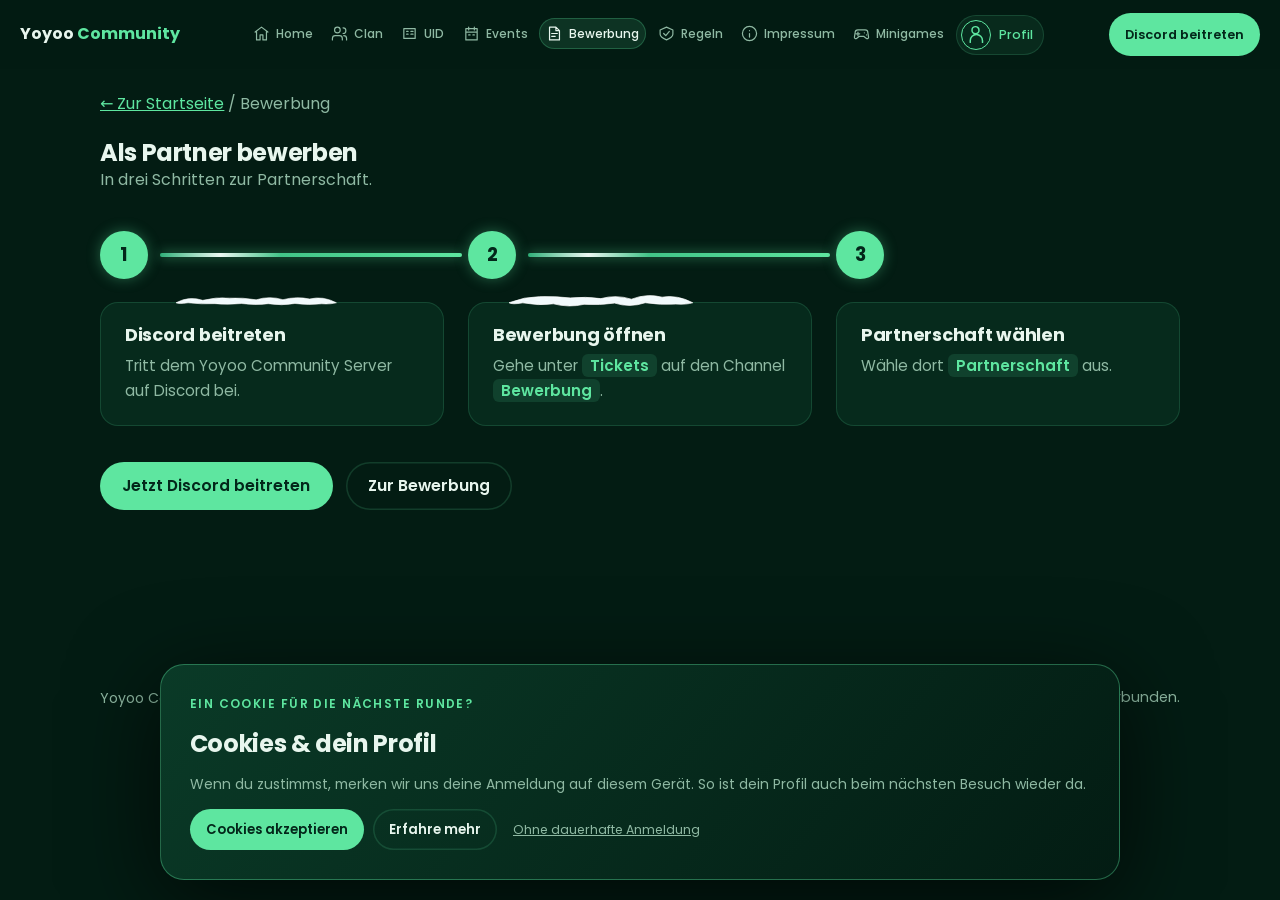
==== commit dcbd9920: "Add files via upload" ====
--- a/bewerbung.html
+++ b/bewerbung.html
@@ -20,7 +20,7 @@
 <link rel="preconnect" href="https://fonts.gstatic.com" crossorigin>
 <link href="https://fonts.googleapis.com/css2?family=Poppins:wght@400;500;600;700&display=swap" rel="stylesheet">
 <link rel="stylesheet" href="website.css?v=20261025-cookie-mobile-1">
-<style id="compact-header-critical">@media(max-width:1119px){header.nav .brand,header.nav .discord-link,header.nav .site-legal{display:none!important}header.nav .wrap{padding-block:.45rem!important;gap:0!important}header.nav .wrap>nav{flex:1 1 100%;order:0;min-width:0}header.nav ul{display:flex!important;margin:0;padding:.1rem 0;gap:.2rem;overflow-x:auto}header.nav ul a,header.nav ul .account-nav{white-space:nowrap;font-size:.8rem;padding:.4rem .6rem}}.season-control{position:relative!important;display:flex;justify-content:flex-end;align-items:center;padding:.6rem 0;margin-block:0;min-height:52px;z-index:16}.season-control #hwToggle{position:static!important;inset:auto!important;margin:0!important;transform:none!important;translate:none!important;opacity:1!important;pointer-events:auto!important;max-width:100%}</style><link rel="stylesheet" href="uid.css"><link rel="stylesheet" href="winter.css?v=20261031-3"><script src="winter.js?v=20261031-3" defer></script><link rel="stylesheet" href="community-profile.css?v=20261101-header-fix-2"></head><body><div class="progress" id="progress" aria-hidden="true"></div><header class="nav"><div class="wrap"><a class="brand" href="index.html">Yoyoo <b>Community</b></a><nav aria-label="Hauptnavigation"><ul><li><a href="index.html">Home</a></li><li><a href="clan.html">Clan</a></li><li><a href="uid.html">UID</a></li><li><a href="events.html">Events</a></li><li><a href="bewerbung.html" class="on" aria-current="page">Bewerbung</a></li><li><a href="regeln.html">Regeln</a></li><li><a href="impressum.html">Impressum</a></li><li><a href="minigames.html">Minigames</a></li><li><button type="button" class="account-nav" id="account-open" aria-haspopup="dialog" aria-controls="account-dialog">Profil</button></li></ul></nav><a class="btn discord-link" href="https://discord.gg/yoyoo-codm" target="_blank" rel="noopener">Discord beitreten</a></div></header><main id="top"><div class="subpage-intro wrap"><p><a href="index.html">← Zur Startseite</a> / Bewerbung</p></div><section id="bewerbung"><div class="wrap"><div class="how-head">
+<style id="compact-header-critical">@media(max-width:1119px){header.nav .brand,header.nav .discord-link,header.nav .site-legal{display:none!important}header.nav .wrap{padding-block:.45rem!important;gap:0!important}header.nav .wrap>nav{flex:1 1 100%;order:0;min-width:0}header.nav ul{display:flex!important;margin:0;padding:.1rem 0;gap:.2rem;overflow-x:auto}header.nav ul a,header.nav ul .account-nav{white-space:nowrap;font-size:.8rem;padding:.4rem .6rem}}.season-control{position:relative!important;display:flex;justify-content:flex-end;align-items:center;padding:.6rem 0;margin-block:0;min-height:52px;z-index:16}.season-control #hwToggle{position:static!important;inset:auto!important;margin:0!important;transform:none!important;translate:none!important;opacity:1!important;pointer-events:auto!important;max-width:100%}</style><link rel="stylesheet" href="uid.css"><link rel="stylesheet" href="winter.css?v=20261031-3"><script src="winter.js?v=20261031-3" defer></script><link rel="stylesheet" href="community-profile.css?v=20261101-mobile-menu-3"></head><body><div class="progress" id="progress" aria-hidden="true"></div><header class="nav"><div class="wrap"><a class="brand" href="index.html">Yoyoo <b>Community</b></a><nav aria-label="Hauptnavigation"><ul><li><a href="index.html">Home</a></li><li><a href="clan.html">Clan</a></li><li><a href="uid.html">UID</a></li><li><a href="events.html">Events</a></li><li><a href="bewerbung.html" class="on" aria-current="page">Bewerbung</a></li><li><a href="regeln.html">Regeln</a></li><li><a href="impressum.html">Impressum</a></li><li><a href="minigames.html">Minigames</a></li><li><button type="button" class="account-nav" id="account-open" aria-haspopup="dialog" aria-controls="account-dialog">Profil</button></li></ul></nav><a class="btn discord-link" href="https://discord.gg/yoyoo-codm" target="_blank" rel="noopener">Discord beitreten</a></div></header><main id="top"><div class="subpage-intro wrap"><p><a href="index.html">← Zur Startseite</a> / Bewerbung</p></div><section id="bewerbung"><div class="wrap"><div class="how-head">
         <h1 class="rv" data-rv="blur">Als Partner bewerben</h1>
         <p class="rv" style="--d:100ms">In drei Schritten zur Partnerschaft.</p>
       </div>
@@ -51,4 +51,4 @@
 <form id="account-code-form" hidden><p>Prüfe dein Postfach und den Spam-Ordner. Gib den Code aus der E-Mail ein.</p><label for="account-code">Bestätigungscode</label><input id="account-code" type="text" inputmode="numeric" autocomplete="one-time-code" pattern="[0-9]{6,10}" minlength="6" maxlength="10" required><button class="btn" type="submit">Code bestätigen</button><button class="btn ghost" type="button" id="account-resend">Code erneut senden</button><button class="btn ghost" type="button" id="account-change">E-Mail ändern</button></form>
 <div id="account-profile" hidden><h3 id="account-greeting">Willkommen in deinem Profil!</h3><form id="account-username-form"><label for="account-username">Benutzername</label><input id="account-username" autocomplete="nickname" minlength="3" maxlength="24" required aria-describedby="username-hint"><p id="username-hint">3–24 Zeichen. Dein Anzeigename muss nicht einzigartig sein.</p><button class="btn" type="submit">Benutzernamen speichern</button></form><p>Du bist angemeldet als <strong id="account-email-display"></strong>.</p><p id="account-discord-status"></p><button class="btn" type="button" id="account-discord-link">Discord verbinden</button><p><a href="uid.html">Meine CODM-UID verwalten</a></p><button class="btn ghost" type="button" id="account-logout">Abmelden</button><p id="account-delete-note">Das Löschen entfernt dein Konto und deinen UID-Eintrag dauerhaft.</p><button class="btn ghost account-delete-btn" type="button" id="account-delete" aria-describedby="account-delete-note">Konto dauerhaft löschen</button></div>
 <p id="account-status" role="status" aria-live="polite"></p>
-</dialog><script src="cookies.js"></script><script src="account-config.js"></script><script src="supabase.min.js"></script><script src="account.js?v=20261101-profile-1"></script><aside class="cookie-banner" id="cookie-banner" aria-labelledby="cookie-heading" hidden><img src="cookie-soldat.png" alt="Ein Soldat hält einen Teller mit Cookies" class="cookie-character" width="1024" height="1536"><div class="cookie-copy"><span class="community-eyebrow">Ein Cookie für die nächste Runde?</span><h2 id="cookie-heading">Cookies &amp; dein Profil</h2><p>Wenn du zustimmst, merken wir uns deine Anmeldung auf diesem Gerät. So ist dein Profil auch beim nächsten Besuch wieder da.</p><div class="cookie-buttons"><button type="button" class="btn" id="cookie-accept">Cookies akzeptieren</button><button type="button" class="btn ghost" id="cookie-more" aria-controls="cookie-details" aria-expanded="false">Erfahre mehr</button><button type="button" class="cookie-session-only" id="cookie-decline">Ohne dauerhafte Anmeldung</button></div><div id="cookie-details" hidden><h3>Welche Daten speichern wir?</h3><p>Ein Cookie merkt sich deine Auswahl für 180 Tage. Nach deiner Zustimmung speichern wir die Anmeldeschlüssel und deren Ablaufzeit im lokalen Browserspeicher (Local Storage), damit deine Sitzung erneuert werden kann. Deine E-Mail-Adresse und dein Benutzername werden als Teil des Profils zwischengespeichert. Es wird kein Passwort gespeichert.</p><p>Dein Benutzername wird außerdem in deinem Supabase-Konto gespeichert. Ein hochgeladenes Profilbild wird verkleinert in deinem Konto gespeichert und bei der Kontolöschung entfernt. Ohne Zustimmung bleibt die Anmeldung nur in diesem Tab bis zum Schließen des Tabs erhalten. Für die Discord-Anmeldung werden kurzlebige PKCE-Zwischendaten im Tab-Speicher und lokalen Browserspeicher sowie als SameSite-Cookie auf yoyoo-community.com abgelegt. Die Cookie-Kopie läuft nach fünf Minuten ab und wird nach dem Rücksprung entfernt. Nach Verknüpfung wird auch deine Discord-Identität im Profil angezeigt. Bei Veröffentlichung deiner UID werden Discord-Benutzername und UID öffentlich in der UID-Liste gespeichert. Die Website verwendet hierfür keine Werbe- oder Tracking-Cookies.</p><p>Über „Cookie-Einstellungen“ im Footer kannst du deine Auswahl jederzeit ändern. Beim Abmelden löschen wir die gespeicherte Anmeldung auf diesem Gerät. Bei einem Widerruf wird die dauerhafte Speicherung gelöscht; die aktuelle Sitzung bleibt bis zum Neuladen bestehen. Nach dem Schließen des Tabs oder auf anderen Geräten ist eine neue Anmeldung nötig.</p><a href="impressum.html">Kontakt &amp; Impressum</a></div></div></aside><script src="profile-uid.js?v=profile-options-1"></script><script src="minigames.js?v=20261026-boardfx-3" defer></script><script src="community-profile.js?v=20261101-profile-1"></script></body></html>+</dialog><script src="cookies.js"></script><script src="account-config.js"></script><script src="supabase.min.js"></script><script src="account.js?v=20261101-profile-1"></script><aside class="cookie-banner" id="cookie-banner" aria-labelledby="cookie-heading" hidden><img src="cookie-soldat.png" alt="Ein Soldat hält einen Teller mit Cookies" class="cookie-character" width="1024" height="1536"><div class="cookie-copy"><span class="community-eyebrow">Ein Cookie für die nächste Runde?</span><h2 id="cookie-heading">Cookies &amp; dein Profil</h2><p>Wenn du zustimmst, merken wir uns deine Anmeldung auf diesem Gerät. So ist dein Profil auch beim nächsten Besuch wieder da.</p><div class="cookie-buttons"><button type="button" class="btn" id="cookie-accept">Cookies akzeptieren</button><button type="button" class="btn ghost" id="cookie-more" aria-controls="cookie-details" aria-expanded="false">Erfahre mehr</button><button type="button" class="cookie-session-only" id="cookie-decline">Ohne dauerhafte Anmeldung</button></div><div id="cookie-details" hidden><h3>Welche Daten speichern wir?</h3><p>Ein Cookie merkt sich deine Auswahl für 180 Tage. Nach deiner Zustimmung speichern wir die Anmeldeschlüssel und deren Ablaufzeit im lokalen Browserspeicher (Local Storage), damit deine Sitzung erneuert werden kann. Deine E-Mail-Adresse und dein Benutzername werden als Teil des Profils zwischengespeichert. Es wird kein Passwort gespeichert.</p><p>Dein Benutzername wird außerdem in deinem Supabase-Konto gespeichert. Ein hochgeladenes Profilbild wird verkleinert in deinem Konto gespeichert und bei der Kontolöschung entfernt. Ohne Zustimmung bleibt die Anmeldung nur in diesem Tab bis zum Schließen des Tabs erhalten. Für die Discord-Anmeldung werden kurzlebige PKCE-Zwischendaten im Tab-Speicher und lokalen Browserspeicher sowie als SameSite-Cookie auf yoyoo-community.com abgelegt. Die Cookie-Kopie läuft nach fünf Minuten ab und wird nach dem Rücksprung entfernt. Nach Verknüpfung wird auch deine Discord-Identität im Profil angezeigt. Bei Veröffentlichung deiner UID werden Discord-Benutzername und UID öffentlich in der UID-Liste gespeichert. Die Website verwendet hierfür keine Werbe- oder Tracking-Cookies.</p><p>Über „Cookie-Einstellungen“ im Footer kannst du deine Auswahl jederzeit ändern. Beim Abmelden löschen wir die gespeicherte Anmeldung auf diesem Gerät. Bei einem Widerruf wird die dauerhafte Speicherung gelöscht; die aktuelle Sitzung bleibt bis zum Neuladen bestehen. Nach dem Schließen des Tabs oder auf anderen Geräten ist eine neue Anmeldung nötig.</p><a href="impressum.html">Kontakt &amp; Impressum</a></div></div></aside><script src="profile-uid.js?v=profile-options-1"></script><script src="minigames.js?v=20261026-boardfx-3" defer></script><script src="community-profile.js?v=20261101-mobile-menu-3"></script></body></html>
--- a/community-profile.css
+++ b/community-profile.css
@@ -1,4 +1,5 @@
 .community-icon{width:21px;height:21px;flex:none;fill:none;stroke:currentColor;stroke-width:1.7;stroke-linecap:round;stroke-linejoin:round;vertical-align:middle}
+.mobile-menu-toggle{display:none}
 header.nav nav a{display:inline-flex;align-items:center;gap:6px}header.nav nav a .community-icon{width:17px;height:17px}
 header.nav .wrap{width:min(1480px,100% - 2.5rem);gap:16px}header.nav nav{min-width:0}header.nav ul{gap:4px}header.nav .brand{white-space:nowrap;font-size:1rem}header.nav .discord-link{font-size:.8rem;padding:.7rem 1rem;white-space:nowrap}
 header.nav ul #account-open{display:inline-flex;align-items:center;gap:8px;padding:4px 10px 4px 4px;max-width:195px}#account-open[aria-current=page]{box-shadow:0 0 0 1px var(--mint)}
@@ -19,3 +20,11 @@
 @media(min-width:1120px) and (max-width:1380px){header.nav ul a{font-size:.75rem;padding:.35rem .45rem}}
 @media(max-width:1119px){header.nav .wrap>nav ul{flex-wrap:wrap!important;overflow-x:visible!important;justify-content:center;row-gap:5px!important}header.nav ul a{font-size:.75rem!important;padding:.4rem .5rem!important}header.nav nav a .community-icon{width:16px;height:16px}header.nav .wrap{padding-inline:10px}.profile-shell{padding-top:24px}}
 @media(max-width:680px){.profile-shell{padding:22px 14px 40px;width:100%}.profile-heading{margin-bottom:20px}.profile-heading p{font-size:.85rem}.community-card{padding:18px 16px;border-radius:12px}.community-card-heading{gap:12px}.profile-connections{grid-template-columns:1fr;gap:0}.profile-avatar-editor{align-items:flex-start;gap:14px}.profile-avatar-preview{width:60px;height:60px}#account-username-form{grid-template-columns:1fr;gap:6px}#account-username-form .btn{grid-column:1;grid-row:4;justify-self:stretch;margin-top:8px}#account-username-form #username-hint{grid-row:3}.profile-action-row{grid-template-columns:1fr;gap:14px}.profile-action-row>div{border-left:0;border-top:1px solid var(--line);padding:14px 0 0}.profile-action-row>#account-logout{justify-self:start}.profile-inline .btn{min-height:44px}.profile-inline #account-entry,.profile-inline #account-code-form{padding:20px 16px}header.nav ul #account-open{font-size:.75rem}.nav-profile-name{max-width:100px}}
+@media(max-width:680px){
+  header.nav .mobile-menu-toggle{display:flex;align-items:center;gap:12px;width:100%;min-height:44px;padding:6px 8px;border:0;background:transparent;color:var(--text);font:600 .9rem var(--font);text-align:left;cursor:pointer}
+  .mobile-menu-current{flex:1;min-width:0;overflow:hidden;text-overflow:ellipsis;white-space:nowrap;color:var(--mint);font-size:.8rem;font-weight:500}
+  .mobile-menu-arrow{width:22px;height:22px;flex:none;fill:none;stroke:var(--mint);stroke-width:2;stroke-linecap:round;stroke-linejoin:round}
+  .mobile-menu-expanded .mobile-menu-arrow{transform:rotate(180deg)}
+  header.nav .wrap>nav.mobile-menu-ready:not(.mobile-menu-expanded) ul{display:none!important}
+  header.nav .wrap>nav.mobile-menu-expanded ul{max-height:calc(100dvh - 80px);overflow-y:auto!important;padding-block:8px!important;border-top:1px solid var(--line)}
+}
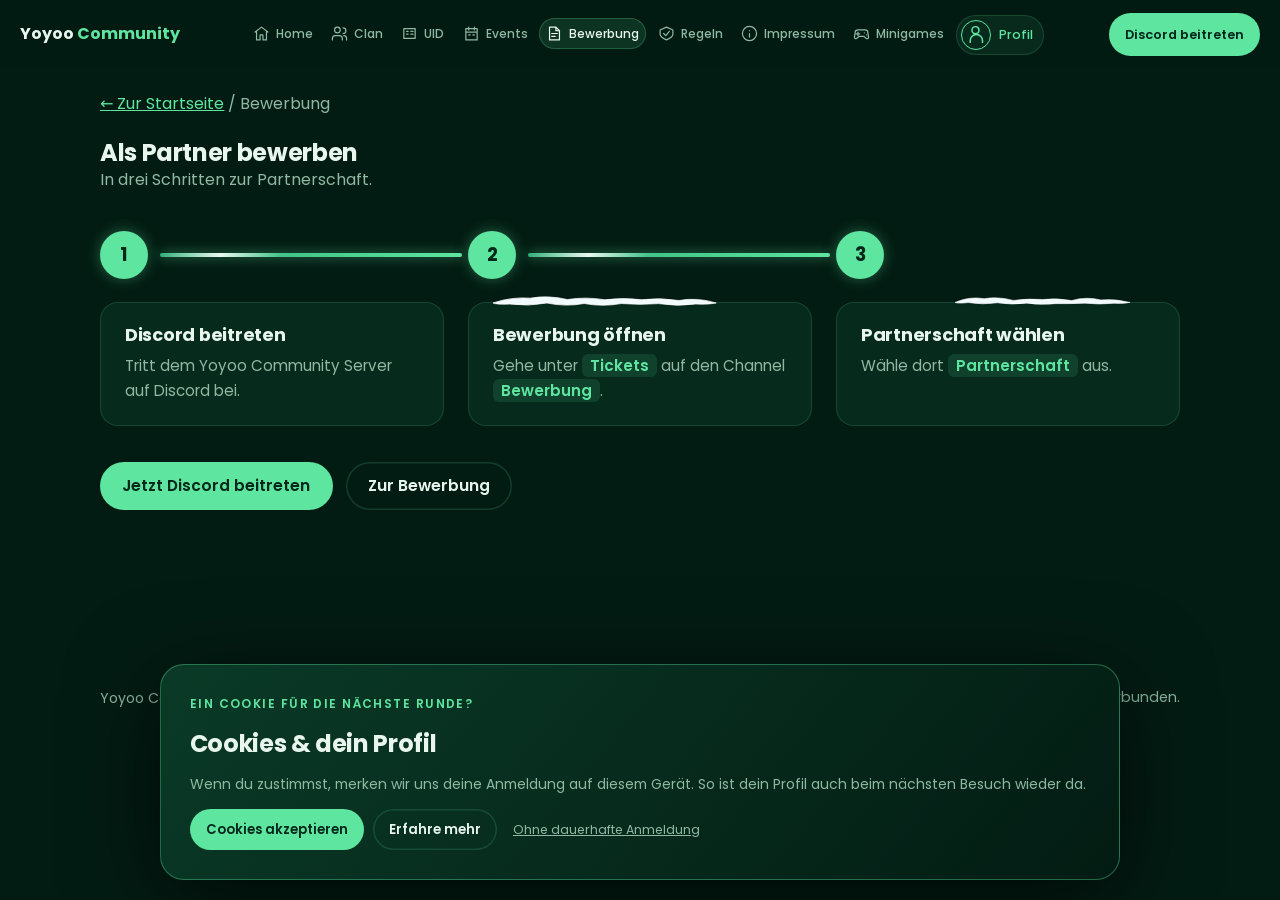
==== commit 601b7395: "Add files via upload" ====
--- a/bewerbung.html
+++ b/bewerbung.html
@@ -20,7 +20,7 @@
 <link rel="preconnect" href="https://fonts.gstatic.com" crossorigin>
 <link href="https://fonts.googleapis.com/css2?family=Poppins:wght@400;500;600;700&display=swap" rel="stylesheet">
 <link rel="stylesheet" href="website.css?v=20261025-cookie-mobile-1">
-<style id="compact-header-critical">@media(max-width:1119px){header.nav .brand,header.nav .discord-link,header.nav .site-legal{display:none!important}header.nav .wrap{padding-block:.45rem!important;gap:0!important}header.nav .wrap>nav{flex:1 1 100%;order:0;min-width:0}header.nav ul{display:flex!important;margin:0;padding:.1rem 0;gap:.2rem;overflow-x:auto}header.nav ul a,header.nav ul .account-nav{white-space:nowrap;font-size:.8rem;padding:.4rem .6rem}}.season-control{position:relative!important;display:flex;justify-content:flex-end;align-items:center;padding:.6rem 0;margin-block:0;min-height:52px;z-index:16}.season-control #hwToggle{position:static!important;inset:auto!important;margin:0!important;transform:none!important;translate:none!important;opacity:1!important;pointer-events:auto!important;max-width:100%}</style><link rel="stylesheet" href="uid.css"><link rel="stylesheet" href="winter.css?v=20261031-3"><script src="winter.js?v=20261031-3" defer></script><link rel="stylesheet" href="community-profile.css?v=20261101-mobile-menu-3"></head><body><div class="progress" id="progress" aria-hidden="true"></div><header class="nav"><div class="wrap"><a class="brand" href="index.html">Yoyoo <b>Community</b></a><nav aria-label="Hauptnavigation"><ul><li><a href="index.html">Home</a></li><li><a href="clan.html">Clan</a></li><li><a href="uid.html">UID</a></li><li><a href="events.html">Events</a></li><li><a href="bewerbung.html" class="on" aria-current="page">Bewerbung</a></li><li><a href="regeln.html">Regeln</a></li><li><a href="impressum.html">Impressum</a></li><li><a href="minigames.html">Minigames</a></li><li><button type="button" class="account-nav" id="account-open" aria-haspopup="dialog" aria-controls="account-dialog">Profil</button></li></ul></nav><a class="btn discord-link" href="https://discord.gg/yoyoo-codm" target="_blank" rel="noopener">Discord beitreten</a></div></header><main id="top"><div class="subpage-intro wrap"><p><a href="index.html">← Zur Startseite</a> / Bewerbung</p></div><section id="bewerbung"><div class="wrap"><div class="how-head">
+<style id="compact-header-critical">@media(max-width:1119px){header.nav .brand,header.nav .discord-link,header.nav .site-legal{display:none!important}header.nav .wrap{padding-block:.45rem!important;gap:0!important}header.nav .wrap>nav{flex:1 1 100%;order:0;min-width:0}header.nav ul{display:flex!important;margin:0;padding:.1rem 0;gap:.2rem;overflow-x:auto}header.nav ul a,header.nav ul .account-nav{white-space:nowrap;font-size:.8rem;padding:.4rem .6rem}}.season-control{position:relative!important;display:flex;justify-content:flex-end;align-items:center;padding:.6rem 0;margin-block:0;min-height:52px;z-index:16}.season-control #hwToggle{position:static!important;inset:auto!important;margin:0!important;transform:none!important;translate:none!important;opacity:1!important;pointer-events:auto!important;max-width:100%}</style><link rel="stylesheet" href="uid.css"><link rel="stylesheet" href="winter.css?v=20261031-3"><script src="winter.js?v=20261031-3" defer></script><link rel="stylesheet" href="community-profile.css?v=20261101-mobile-animation-4"></head><body><div class="progress" id="progress" aria-hidden="true"></div><header class="nav"><div class="wrap"><a class="brand" href="index.html">Yoyoo <b>Community</b></a><nav aria-label="Hauptnavigation"><ul><li><a href="index.html">Home</a></li><li><a href="clan.html">Clan</a></li><li><a href="uid.html">UID</a></li><li><a href="events.html">Events</a></li><li><a href="bewerbung.html" class="on" aria-current="page">Bewerbung</a></li><li><a href="regeln.html">Regeln</a></li><li><a href="impressum.html">Impressum</a></li><li><a href="minigames.html">Minigames</a></li><li><button type="button" class="account-nav" id="account-open" aria-haspopup="dialog" aria-controls="account-dialog">Profil</button></li></ul></nav><a class="btn discord-link" href="https://discord.gg/yoyoo-codm" target="_blank" rel="noopener">Discord beitreten</a></div></header><main id="top"><div class="subpage-intro wrap"><p><a href="index.html">← Zur Startseite</a> / Bewerbung</p></div><section id="bewerbung"><div class="wrap"><div class="how-head">
         <h1 class="rv" data-rv="blur">Als Partner bewerben</h1>
         <p class="rv" style="--d:100ms">In drei Schritten zur Partnerschaft.</p>
       </div>
@@ -51,4 +51,4 @@
 <form id="account-code-form" hidden><p>Prüfe dein Postfach und den Spam-Ordner. Gib den Code aus der E-Mail ein.</p><label for="account-code">Bestätigungscode</label><input id="account-code" type="text" inputmode="numeric" autocomplete="one-time-code" pattern="[0-9]{6,10}" minlength="6" maxlength="10" required><button class="btn" type="submit">Code bestätigen</button><button class="btn ghost" type="button" id="account-resend">Code erneut senden</button><button class="btn ghost" type="button" id="account-change">E-Mail ändern</button></form>
 <div id="account-profile" hidden><h3 id="account-greeting">Willkommen in deinem Profil!</h3><form id="account-username-form"><label for="account-username">Benutzername</label><input id="account-username" autocomplete="nickname" minlength="3" maxlength="24" required aria-describedby="username-hint"><p id="username-hint">3–24 Zeichen. Dein Anzeigename muss nicht einzigartig sein.</p><button class="btn" type="submit">Benutzernamen speichern</button></form><p>Du bist angemeldet als <strong id="account-email-display"></strong>.</p><p id="account-discord-status"></p><button class="btn" type="button" id="account-discord-link">Discord verbinden</button><p><a href="uid.html">Meine CODM-UID verwalten</a></p><button class="btn ghost" type="button" id="account-logout">Abmelden</button><p id="account-delete-note">Das Löschen entfernt dein Konto und deinen UID-Eintrag dauerhaft.</p><button class="btn ghost account-delete-btn" type="button" id="account-delete" aria-describedby="account-delete-note">Konto dauerhaft löschen</button></div>
 <p id="account-status" role="status" aria-live="polite"></p>
-</dialog><script src="cookies.js"></script><script src="account-config.js"></script><script src="supabase.min.js"></script><script src="account.js?v=20261101-profile-1"></script><aside class="cookie-banner" id="cookie-banner" aria-labelledby="cookie-heading" hidden><img src="cookie-soldat.png" alt="Ein Soldat hält einen Teller mit Cookies" class="cookie-character" width="1024" height="1536"><div class="cookie-copy"><span class="community-eyebrow">Ein Cookie für die nächste Runde?</span><h2 id="cookie-heading">Cookies &amp; dein Profil</h2><p>Wenn du zustimmst, merken wir uns deine Anmeldung auf diesem Gerät. So ist dein Profil auch beim nächsten Besuch wieder da.</p><div class="cookie-buttons"><button type="button" class="btn" id="cookie-accept">Cookies akzeptieren</button><button type="button" class="btn ghost" id="cookie-more" aria-controls="cookie-details" aria-expanded="false">Erfahre mehr</button><button type="button" class="cookie-session-only" id="cookie-decline">Ohne dauerhafte Anmeldung</button></div><div id="cookie-details" hidden><h3>Welche Daten speichern wir?</h3><p>Ein Cookie merkt sich deine Auswahl für 180 Tage. Nach deiner Zustimmung speichern wir die Anmeldeschlüssel und deren Ablaufzeit im lokalen Browserspeicher (Local Storage), damit deine Sitzung erneuert werden kann. Deine E-Mail-Adresse und dein Benutzername werden als Teil des Profils zwischengespeichert. Es wird kein Passwort gespeichert.</p><p>Dein Benutzername wird außerdem in deinem Supabase-Konto gespeichert. Ein hochgeladenes Profilbild wird verkleinert in deinem Konto gespeichert und bei der Kontolöschung entfernt. Ohne Zustimmung bleibt die Anmeldung nur in diesem Tab bis zum Schließen des Tabs erhalten. Für die Discord-Anmeldung werden kurzlebige PKCE-Zwischendaten im Tab-Speicher und lokalen Browserspeicher sowie als SameSite-Cookie auf yoyoo-community.com abgelegt. Die Cookie-Kopie läuft nach fünf Minuten ab und wird nach dem Rücksprung entfernt. Nach Verknüpfung wird auch deine Discord-Identität im Profil angezeigt. Bei Veröffentlichung deiner UID werden Discord-Benutzername und UID öffentlich in der UID-Liste gespeichert. Die Website verwendet hierfür keine Werbe- oder Tracking-Cookies.</p><p>Über „Cookie-Einstellungen“ im Footer kannst du deine Auswahl jederzeit ändern. Beim Abmelden löschen wir die gespeicherte Anmeldung auf diesem Gerät. Bei einem Widerruf wird die dauerhafte Speicherung gelöscht; die aktuelle Sitzung bleibt bis zum Neuladen bestehen. Nach dem Schließen des Tabs oder auf anderen Geräten ist eine neue Anmeldung nötig.</p><a href="impressum.html">Kontakt &amp; Impressum</a></div></div></aside><script src="profile-uid.js?v=profile-options-1"></script><script src="minigames.js?v=20261026-boardfx-3" defer></script><script src="community-profile.js?v=20261101-mobile-menu-3"></script></body></html>+</dialog><script src="cookies.js"></script><script src="account-config.js"></script><script src="supabase.min.js"></script><script src="account.js?v=20261101-profile-1"></script><aside class="cookie-banner" id="cookie-banner" aria-labelledby="cookie-heading" hidden><img src="cookie-soldat.png" alt="Ein Soldat hält einen Teller mit Cookies" class="cookie-character" width="1024" height="1536"><div class="cookie-copy"><span class="community-eyebrow">Ein Cookie für die nächste Runde?</span><h2 id="cookie-heading">Cookies &amp; dein Profil</h2><p>Wenn du zustimmst, merken wir uns deine Anmeldung auf diesem Gerät. So ist dein Profil auch beim nächsten Besuch wieder da.</p><div class="cookie-buttons"><button type="button" class="btn" id="cookie-accept">Cookies akzeptieren</button><button type="button" class="btn ghost" id="cookie-more" aria-controls="cookie-details" aria-expanded="false">Erfahre mehr</button><button type="button" class="cookie-session-only" id="cookie-decline">Ohne dauerhafte Anmeldung</button></div><div id="cookie-details" hidden><h3>Welche Daten speichern wir?</h3><p>Ein Cookie merkt sich deine Auswahl für 180 Tage. Nach deiner Zustimmung speichern wir die Anmeldeschlüssel und deren Ablaufzeit im lokalen Browserspeicher (Local Storage), damit deine Sitzung erneuert werden kann. Deine E-Mail-Adresse und dein Benutzername werden als Teil des Profils zwischengespeichert. Es wird kein Passwort gespeichert.</p><p>Dein Benutzername wird außerdem in deinem Supabase-Konto gespeichert. Ein hochgeladenes Profilbild wird verkleinert in deinem Konto gespeichert und bei der Kontolöschung entfernt. Ohne Zustimmung bleibt die Anmeldung nur in diesem Tab bis zum Schließen des Tabs erhalten. Für die Discord-Anmeldung werden kurzlebige PKCE-Zwischendaten im Tab-Speicher und lokalen Browserspeicher sowie als SameSite-Cookie auf yoyoo-community.com abgelegt. Die Cookie-Kopie läuft nach fünf Minuten ab und wird nach dem Rücksprung entfernt. Nach Verknüpfung wird auch deine Discord-Identität im Profil angezeigt. Bei Veröffentlichung deiner UID werden Discord-Benutzername und UID öffentlich in der UID-Liste gespeichert. Die Website verwendet hierfür keine Werbe- oder Tracking-Cookies.</p><p>Über „Cookie-Einstellungen“ im Footer kannst du deine Auswahl jederzeit ändern. Beim Abmelden löschen wir die gespeicherte Anmeldung auf diesem Gerät. Bei einem Widerruf wird die dauerhafte Speicherung gelöscht; die aktuelle Sitzung bleibt bis zum Neuladen bestehen. Nach dem Schließen des Tabs oder auf anderen Geräten ist eine neue Anmeldung nötig.</p><a href="impressum.html">Kontakt &amp; Impressum</a></div></div></aside><script src="profile-uid.js?v=profile-options-1"></script><script src="minigames.js?v=20261026-boardfx-3" defer></script><script src="community-profile.js?v=20261101-mobile-animation-4"></script></body></html>
--- a/community-profile.css
+++ b/community-profile.css
@@ -23,8 +23,11 @@
 @media(max-width:680px){
   header.nav .mobile-menu-toggle{display:flex;align-items:center;gap:12px;width:100%;min-height:44px;padding:6px 8px;border:0;background:transparent;color:var(--text);font:600 .9rem var(--font);text-align:left;cursor:pointer}
   .mobile-menu-current{flex:1;min-width:0;overflow:hidden;text-overflow:ellipsis;white-space:nowrap;color:var(--mint);font-size:.8rem;font-weight:500}
-  .mobile-menu-arrow{width:22px;height:22px;flex:none;fill:none;stroke:var(--mint);stroke-width:2;stroke-linecap:round;stroke-linejoin:round}
+  .mobile-menu-arrow{width:22px;height:22px;flex:none;fill:none;stroke:var(--mint);stroke-width:2;stroke-linecap:round;stroke-linejoin:round;transition:transform .45s cubic-bezier(.4,0,.2,1)}
   .mobile-menu-expanded .mobile-menu-arrow{transform:rotate(180deg)}
-  header.nav .wrap>nav.mobile-menu-ready:not(.mobile-menu-expanded) ul{display:none!important}
-  header.nav .wrap>nav.mobile-menu-expanded ul{max-height:calc(100dvh - 80px);overflow-y:auto!important;padding-block:8px!important;border-top:1px solid var(--line)}
+  .mobile-menu-ready .mobile-menu-panel{display:grid;grid-template-rows:0fr;visibility:hidden;pointer-events:none;transition:grid-template-rows .45s cubic-bezier(.4,0,.2,1),visibility 0s .45s}
+  .mobile-menu-ready.mobile-menu-expanded .mobile-menu-panel{grid-template-rows:1fr;visibility:visible;pointer-events:auto;transition:grid-template-rows .45s cubic-bezier(.4,0,.2,1),visibility 0s}
+  .mobile-menu-clip{min-height:0;overflow:hidden}
+  header.nav .wrap>nav.mobile-menu-ready ul{display:flex!important;max-height:calc(100dvh - 80px);overflow-y:auto!important;padding-block:8px!important;border-top:1px solid var(--line)}
 }
+@media(max-width:680px) and (prefers-reduced-motion:reduce){.mobile-menu-ready .mobile-menu-panel,.mobile-menu-ready.mobile-menu-expanded .mobile-menu-panel,.mobile-menu-arrow{transition:none}}
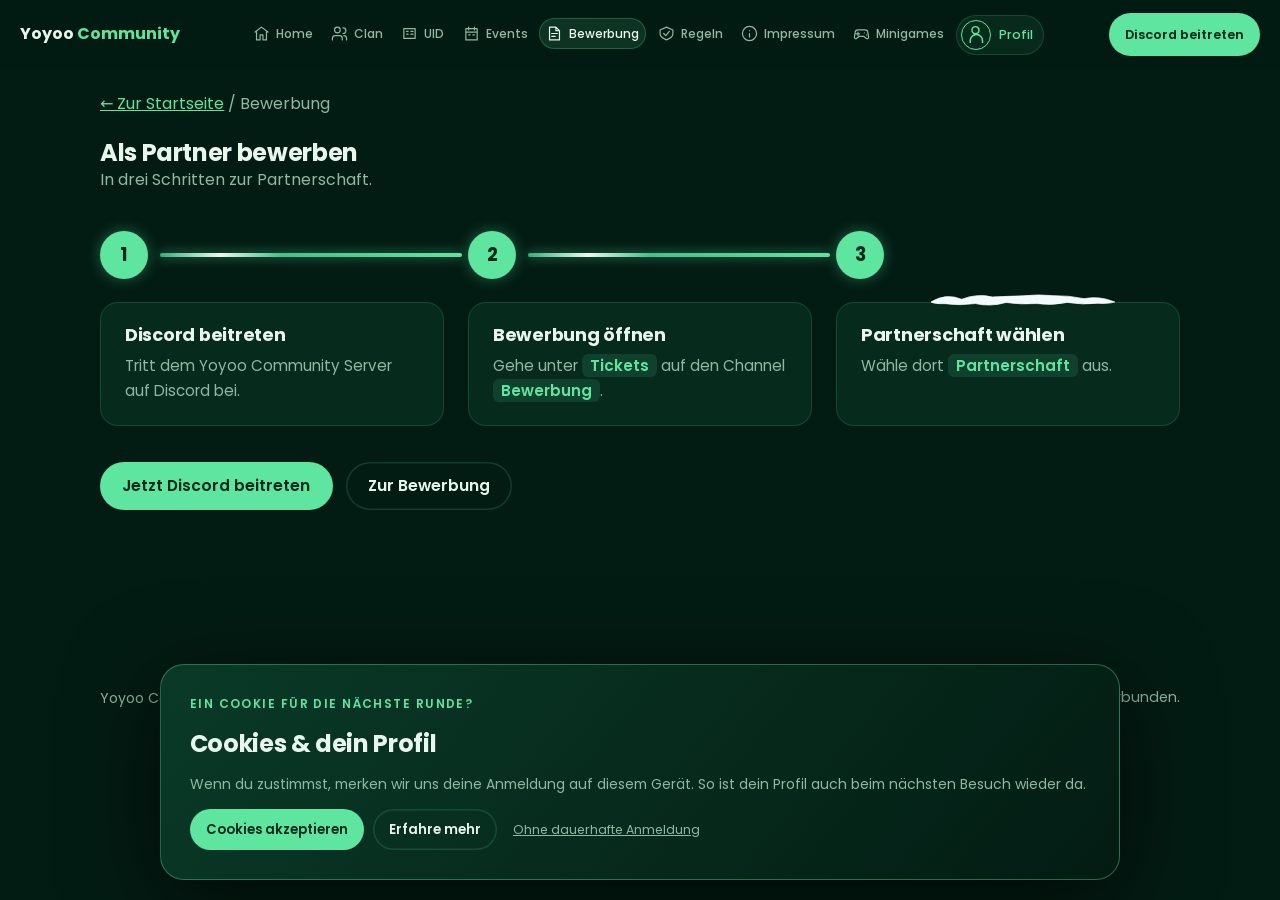
==== commit ea93f053: "Add files via upload" ====
--- a/bewerbung.html
+++ b/bewerbung.html
@@ -20,7 +20,7 @@
 <link rel="preconnect" href="https://fonts.gstatic.com" crossorigin>
 <link href="https://fonts.googleapis.com/css2?family=Poppins:wght@400;500;600;700&display=swap" rel="stylesheet">
 <link rel="stylesheet" href="website.css?v=20261025-cookie-mobile-1">
-<style id="compact-header-critical">@media(max-width:1119px){header.nav .brand,header.nav .discord-link,header.nav .site-legal{display:none!important}header.nav .wrap{padding-block:.45rem!important;gap:0!important}header.nav .wrap>nav{flex:1 1 100%;order:0;min-width:0}header.nav ul{display:flex!important;margin:0;padding:.1rem 0;gap:.2rem;overflow-x:auto}header.nav ul a,header.nav ul .account-nav{white-space:nowrap;font-size:.8rem;padding:.4rem .6rem}}.season-control{position:relative!important;display:flex;justify-content:flex-end;align-items:center;padding:.6rem 0;margin-block:0;min-height:52px;z-index:16}.season-control #hwToggle{position:static!important;inset:auto!important;margin:0!important;transform:none!important;translate:none!important;opacity:1!important;pointer-events:auto!important;max-width:100%}</style><link rel="stylesheet" href="uid.css"><link rel="stylesheet" href="winter.css?v=20261031-3"><script src="winter.js?v=20261031-3" defer></script><link rel="stylesheet" href="community-profile.css?v=20261101-mobile-animation-4"></head><body><div class="progress" id="progress" aria-hidden="true"></div><header class="nav"><div class="wrap"><a class="brand" href="index.html">Yoyoo <b>Community</b></a><nav aria-label="Hauptnavigation"><ul><li><a href="index.html">Home</a></li><li><a href="clan.html">Clan</a></li><li><a href="uid.html">UID</a></li><li><a href="events.html">Events</a></li><li><a href="bewerbung.html" class="on" aria-current="page">Bewerbung</a></li><li><a href="regeln.html">Regeln</a></li><li><a href="impressum.html">Impressum</a></li><li><a href="minigames.html">Minigames</a></li><li><button type="button" class="account-nav" id="account-open" aria-haspopup="dialog" aria-controls="account-dialog">Profil</button></li></ul></nav><a class="btn discord-link" href="https://discord.gg/yoyoo-codm" target="_blank" rel="noopener">Discord beitreten</a></div></header><main id="top"><div class="subpage-intro wrap"><p><a href="index.html">← Zur Startseite</a> / Bewerbung</p></div><section id="bewerbung"><div class="wrap"><div class="how-head">
+<style id="compact-header-critical">@media(max-width:1119px){header.nav .brand,header.nav .discord-link,header.nav .site-legal{display:none!important}header.nav .wrap{padding-block:.45rem!important;gap:0!important}header.nav .wrap>nav{flex:1 1 100%;order:0;min-width:0}header.nav ul{display:flex!important;margin:0;padding:.1rem 0;gap:.2rem;overflow-x:auto}header.nav ul a,header.nav ul .account-nav{white-space:nowrap;font-size:.8rem;padding:.4rem .6rem}}.season-control{position:relative!important;display:flex;justify-content:flex-end;align-items:center;padding:.6rem 0;margin-block:0;min-height:52px;z-index:16}.season-control #hwToggle{position:static!important;inset:auto!important;margin:0!important;transform:none!important;translate:none!important;opacity:1!important;pointer-events:auto!important;max-width:100%}</style><link rel="stylesheet" href="uid.css"><link rel="stylesheet" href="winter.css?v=20261031-3"><script src="winter.js?v=20261031-3" defer></script><link rel="stylesheet" href="community-profile.css?v=20261101-mobile-animation-4"></head><body><div class="progress" id="progress" aria-hidden="true"></div><header class="nav"><div class="wrap"><a class="brand" href="index.html">Yoyoo <b>Community</b></a><nav aria-label="Hauptnavigation"><ul><li><a href="index.html">Home</a></li><li><a href="clan.html">Clan</a></li><li><a href="uid.html">UID</a></li><li><a href="events.html">Events</a></li><li><a href="bewerbung.html" class="on" aria-current="page">Bewerbung</a></li><li><a href="regeln.html">Regeln</a></li><li><a href="impressum.html">Impressum</a></li><li><a href="minigames.html">Minigames</a></li><li><button type="button" class="account-nav" id="account-open" aria-haspopup="dialog" aria-controls="account-dialog">Profil</button></li></ul></nav><a class="btn discord-link" href="https://discord.gg/kH43JcdM88" target="_blank" rel="noopener">Discord beitreten</a></div></header><main id="top"><div class="subpage-intro wrap"><p><a href="index.html">← Zur Startseite</a> / Bewerbung</p></div><section id="bewerbung"><div class="wrap"><div class="how-head">
         <h1 class="rv" data-rv="blur">Als Partner bewerben</h1>
         <p class="rv" style="--d:100ms">In drei Schritten zur Partnerschaft.</p>
       </div>
@@ -41,7 +41,7 @@
           <div class="box spot"><h4>Partnerschaft wählen</h4><p>Wähle dort <em class="ch">Partnerschaft</em> aus.</p></div>
         </div>
       </div>
-      <div class="how-cta rv" data-rv="scale"><a class="btn discord-link" href="https://discord.gg/yoyoo-codm" target="_blank" rel="noopener">Jetzt Discord beitreten</a> <a class="btn ghost" href="https://discord.com/channels/1466880593013772339/1500163504689119354" target="_blank" rel="noopener">Zur Bewerbung</a></div>
+      <div class="how-cta rv" data-rv="scale"><a class="btn discord-link" href="https://discord.gg/kH43JcdM88" target="_blank" rel="noopener">Jetzt Discord beitreten</a> <a class="btn ghost" href="https://discord.com/channels/1466880593013772339/1500163504689119354" target="_blank" rel="noopener">Zur Bewerbung</a></div>
     </div>
   </section></main><footer><div class="wrap"><span>Yoyoo Community · <a href="index.html">Home</a> · <a href="impressum.html">Impressum</a> · <button class="cookie-settings" type="button">Cookie-Einstellungen</button></span><span>Nicht mit Activision oder Call of Duty: Mobile verbunden.</span></div></footer><script src="website.js" defer></script><dialog class="account-dialog" id="account-dialog" aria-labelledby="account-title">
 <button class="account-close" type="button" id="account-close" aria-label="Schließen">×</button>
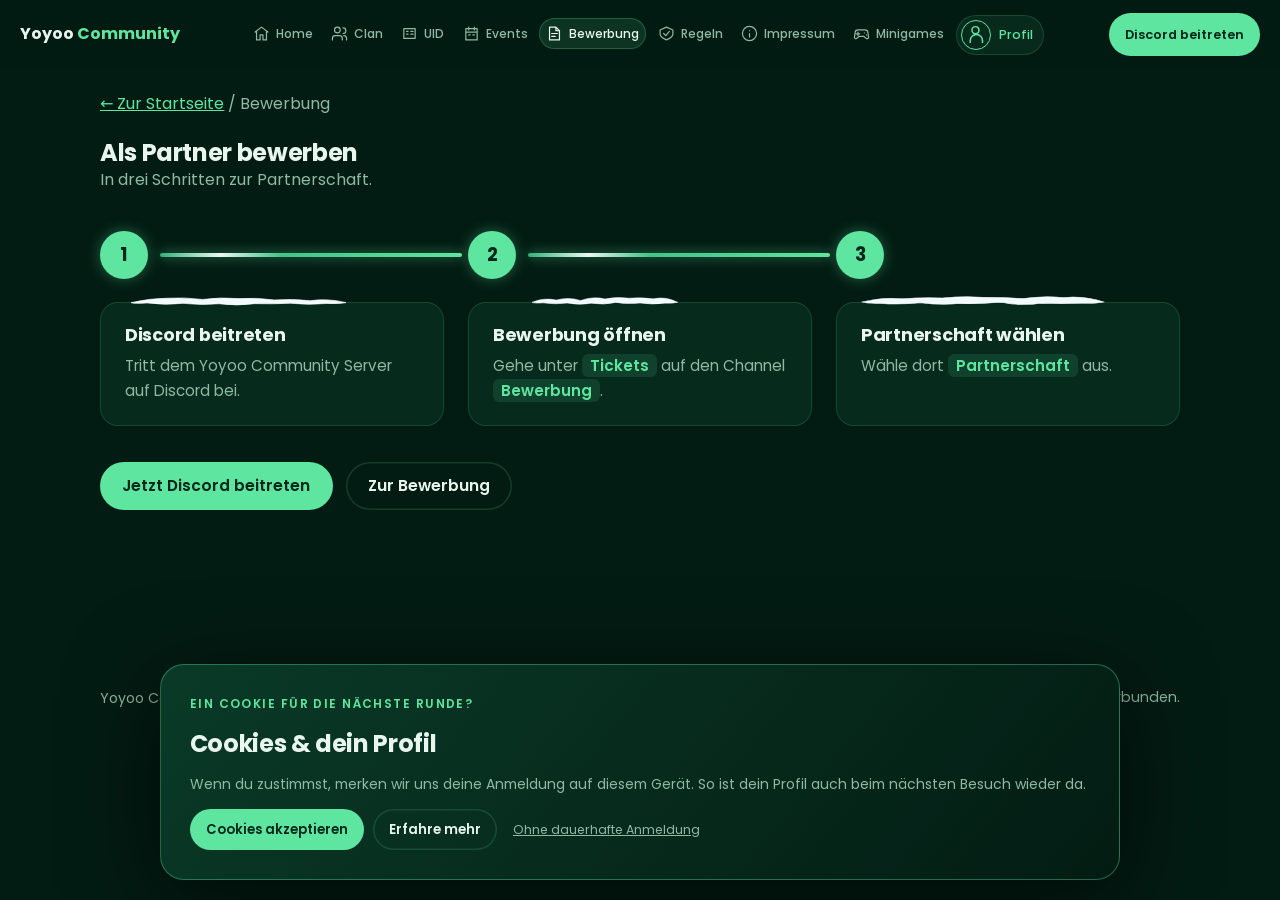
==== commit 57cb9e24: "Add files via upload" ====
--- a/bewerbung.html
+++ b/bewerbung.html
@@ -20,7 +20,7 @@
 <link rel="preconnect" href="https://fonts.gstatic.com" crossorigin>
 <link href="https://fonts.googleapis.com/css2?family=Poppins:wght@400;500;600;700&display=swap" rel="stylesheet">
 <link rel="stylesheet" href="website.css?v=20261025-cookie-mobile-1">
-<style id="compact-header-critical">@media(max-width:1119px){header.nav .brand,header.nav .discord-link,header.nav .site-legal{display:none!important}header.nav .wrap{padding-block:.45rem!important;gap:0!important}header.nav .wrap>nav{flex:1 1 100%;order:0;min-width:0}header.nav ul{display:flex!important;margin:0;padding:.1rem 0;gap:.2rem;overflow-x:auto}header.nav ul a,header.nav ul .account-nav{white-space:nowrap;font-size:.8rem;padding:.4rem .6rem}}.season-control{position:relative!important;display:flex;justify-content:flex-end;align-items:center;padding:.6rem 0;margin-block:0;min-height:52px;z-index:16}.season-control #hwToggle{position:static!important;inset:auto!important;margin:0!important;transform:none!important;translate:none!important;opacity:1!important;pointer-events:auto!important;max-width:100%}</style><link rel="stylesheet" href="uid.css"><link rel="stylesheet" href="winter.css?v=20261031-3"><script src="winter.js?v=20261031-3" defer></script><link rel="stylesheet" href="community-profile.css?v=20261101-mobile-animation-4"></head><body><div class="progress" id="progress" aria-hidden="true"></div><header class="nav"><div class="wrap"><a class="brand" href="index.html">Yoyoo <b>Community</b></a><nav aria-label="Hauptnavigation"><ul><li><a href="index.html">Home</a></li><li><a href="clan.html">Clan</a></li><li><a href="uid.html">UID</a></li><li><a href="events.html">Events</a></li><li><a href="bewerbung.html" class="on" aria-current="page">Bewerbung</a></li><li><a href="regeln.html">Regeln</a></li><li><a href="impressum.html">Impressum</a></li><li><a href="minigames.html">Minigames</a></li><li><button type="button" class="account-nav" id="account-open" aria-haspopup="dialog" aria-controls="account-dialog">Profil</button></li></ul></nav><a class="btn discord-link" href="https://discord.gg/kH43JcdM88" target="_blank" rel="noopener">Discord beitreten</a></div></header><main id="top"><div class="subpage-intro wrap"><p><a href="index.html">← Zur Startseite</a> / Bewerbung</p></div><section id="bewerbung"><div class="wrap"><div class="how-head">
+<style id="compact-header-critical">@media(max-width:1119px){header.nav .brand,header.nav .discord-link,header.nav .site-legal{display:none!important}header.nav .wrap{padding-block:.45rem!important;gap:0!important}header.nav .wrap>nav{flex:1 1 100%;order:0;min-width:0}header.nav ul{display:flex!important;margin:0;padding:.1rem 0;gap:.2rem;overflow-x:auto}header.nav ul a,header.nav ul .account-nav{white-space:nowrap;font-size:.8rem;padding:.4rem .6rem}}.season-control{position:relative!important;display:flex;justify-content:flex-end;align-items:center;padding:.6rem 0;margin-block:0;min-height:52px;z-index:16}.season-control #hwToggle{position:static!important;inset:auto!important;margin:0!important;transform:none!important;translate:none!important;opacity:1!important;pointer-events:auto!important;max-width:100%}</style><link rel="stylesheet" href="uid.css"><link rel="stylesheet" href="winter.css?v=20261031-3"><script src="winter.js?v=20261031-3" defer></script><link rel="stylesheet" href="community-profile.css?v=20261101-mobile-animation-4"></head><body><div class="progress" id="progress" aria-hidden="true"></div><header class="nav"><div class="wrap"><a class="brand" href="index.html">Yoyoo <b>Community</b></a><nav aria-label="Hauptnavigation"><ul><li><a href="index.html">Home</a></li><li><a href="clan.html">Clan</a></li><li><a href="uid.html">UID</a></li><li><a href="events.html">Events</a></li><li><a href="bewerbung.html" class="on" aria-current="page">Bewerbung</a></li><li><a href="regeln.html">Regeln</a></li><li><a href="impressum.html">Impressum</a></li><li><a href="minigames.html">Minigames</a></li><li><button type="button" class="account-nav" id="account-open" aria-haspopup="dialog" aria-controls="account-dialog">Profil</button></li></ul></nav><a class="btn discord-link" href="https://discord.gg/yoyoo-codm" target="_blank" rel="noopener">Discord beitreten</a></div></header><main id="top"><div class="subpage-intro wrap"><p><a href="index.html">← Zur Startseite</a> / Bewerbung</p></div><section id="bewerbung"><div class="wrap"><div class="how-head">
         <h1 class="rv" data-rv="blur">Als Partner bewerben</h1>
         <p class="rv" style="--d:100ms">In drei Schritten zur Partnerschaft.</p>
       </div>
@@ -41,7 +41,7 @@
           <div class="box spot"><h4>Partnerschaft wählen</h4><p>Wähle dort <em class="ch">Partnerschaft</em> aus.</p></div>
         </div>
       </div>
-      <div class="how-cta rv" data-rv="scale"><a class="btn discord-link" href="https://discord.gg/kH43JcdM88" target="_blank" rel="noopener">Jetzt Discord beitreten</a> <a class="btn ghost" href="https://discord.com/channels/1466880593013772339/1500163504689119354" target="_blank" rel="noopener">Zur Bewerbung</a></div>
+      <div class="how-cta rv" data-rv="scale"><a class="btn discord-link" href="https://discord.gg/yoyoo-codm" target="_blank" rel="noopener">Jetzt Discord beitreten</a> <a class="btn ghost" href="https://discord.com/channels/1466880593013772339/1500163504689119354" target="_blank" rel="noopener">Zur Bewerbung</a></div>
     </div>
   </section></main><footer><div class="wrap"><span>Yoyoo Community · <a href="index.html">Home</a> · <a href="impressum.html">Impressum</a> · <button class="cookie-settings" type="button">Cookie-Einstellungen</button></span><span>Nicht mit Activision oder Call of Duty: Mobile verbunden.</span></div></footer><script src="website.js" defer></script><dialog class="account-dialog" id="account-dialog" aria-labelledby="account-title">
 <button class="account-close" type="button" id="account-close" aria-label="Schließen">×</button>
